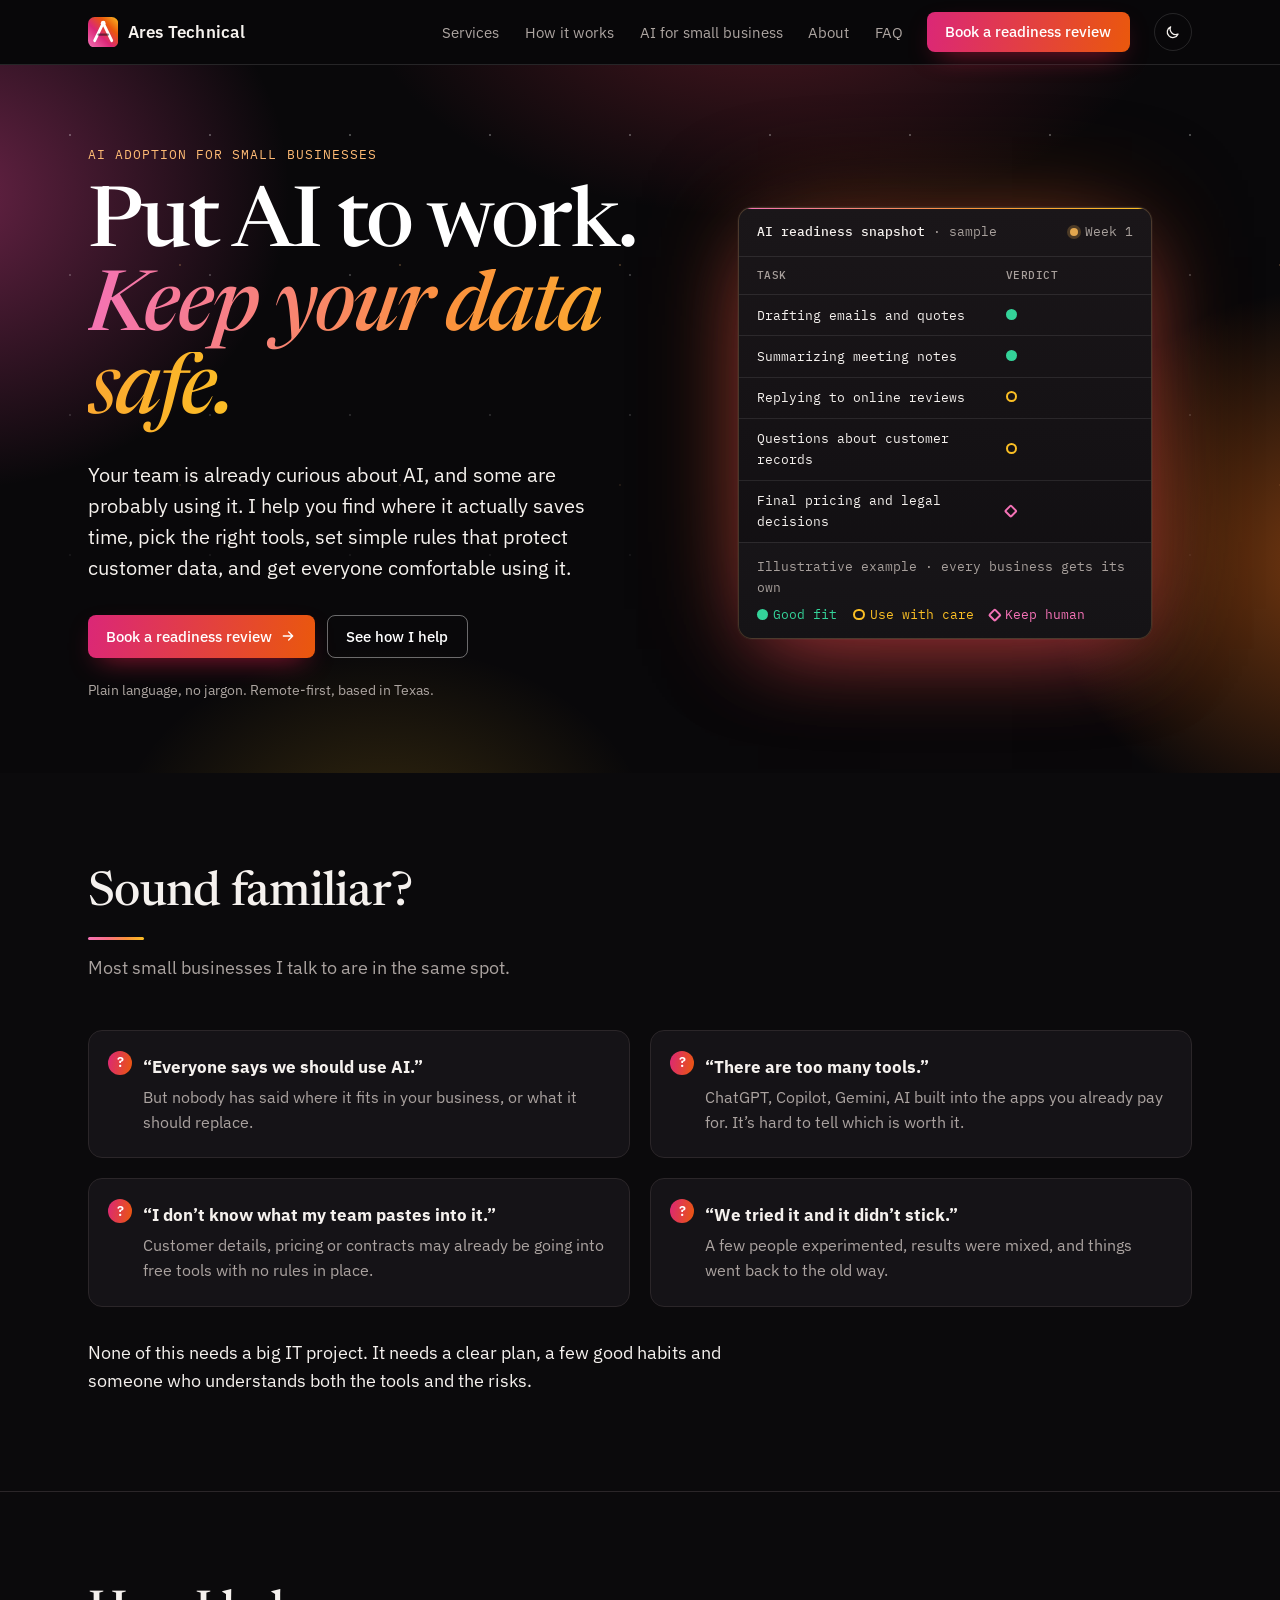
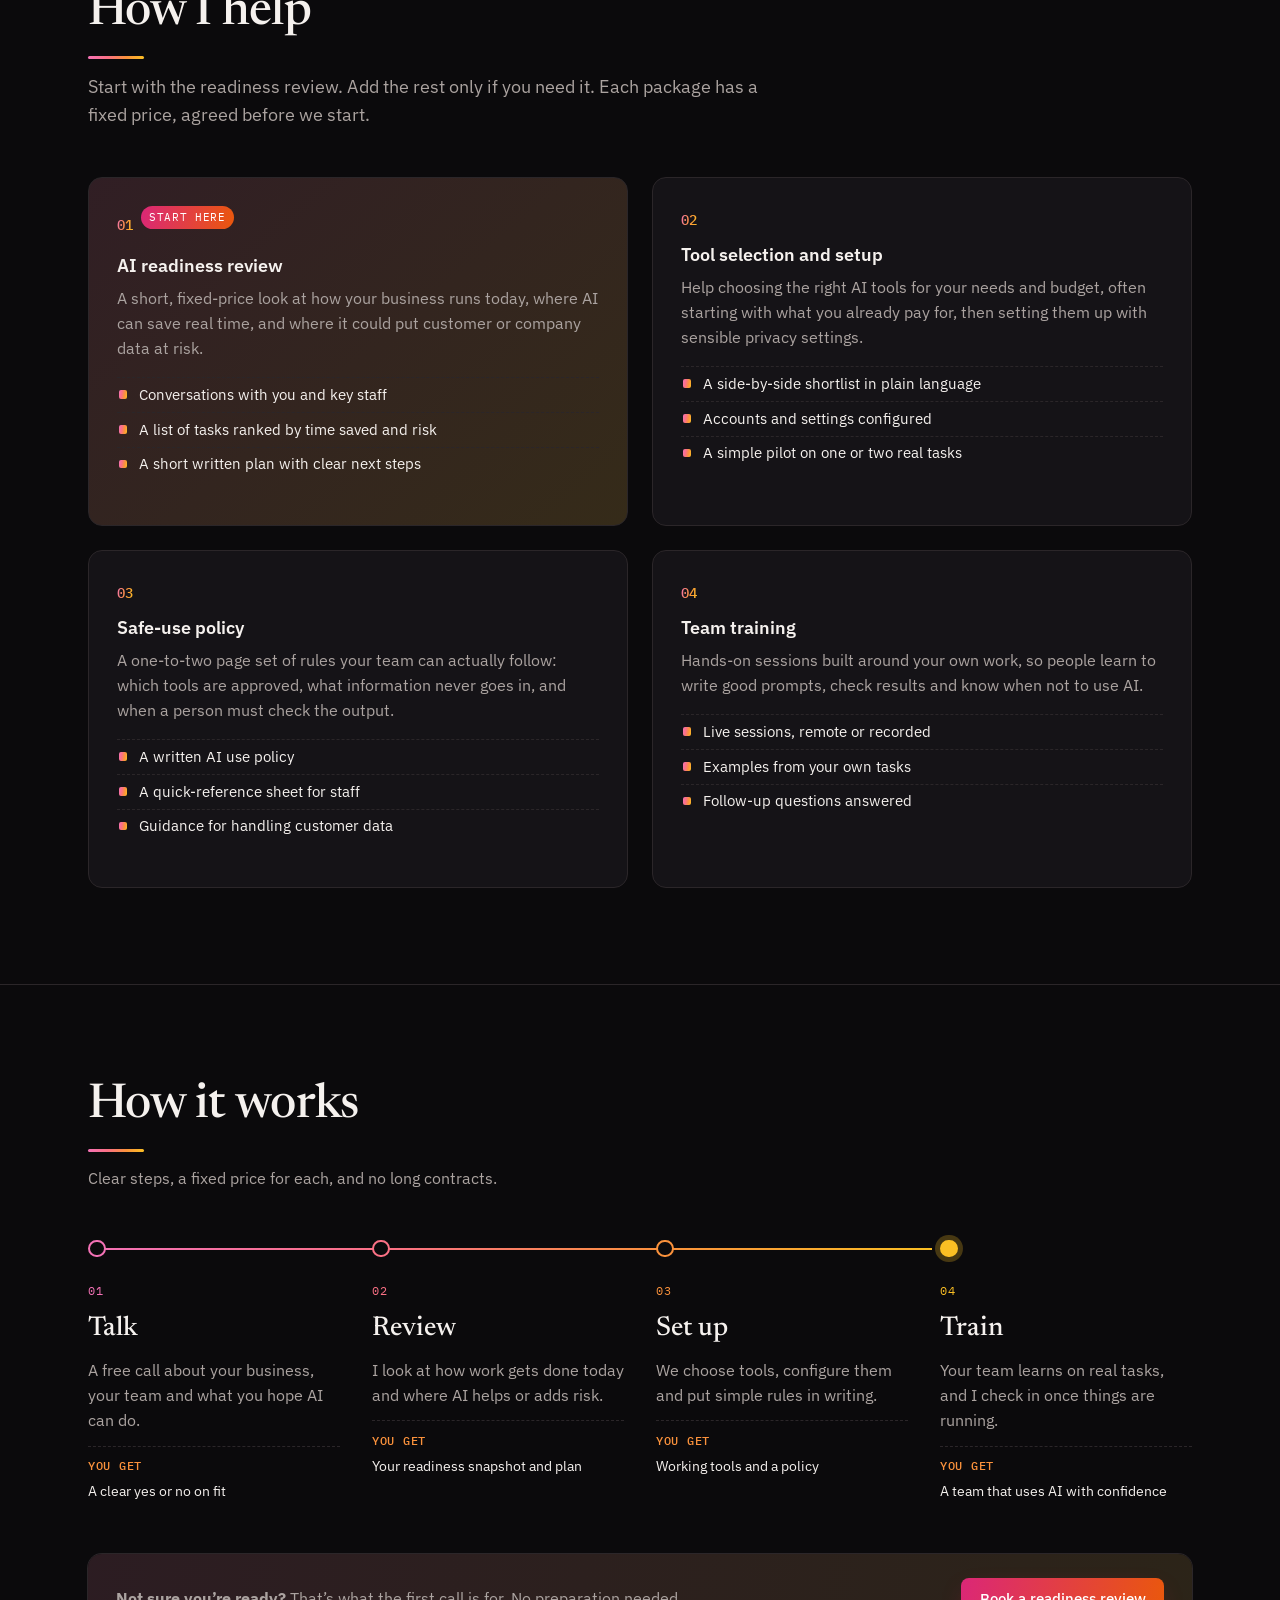
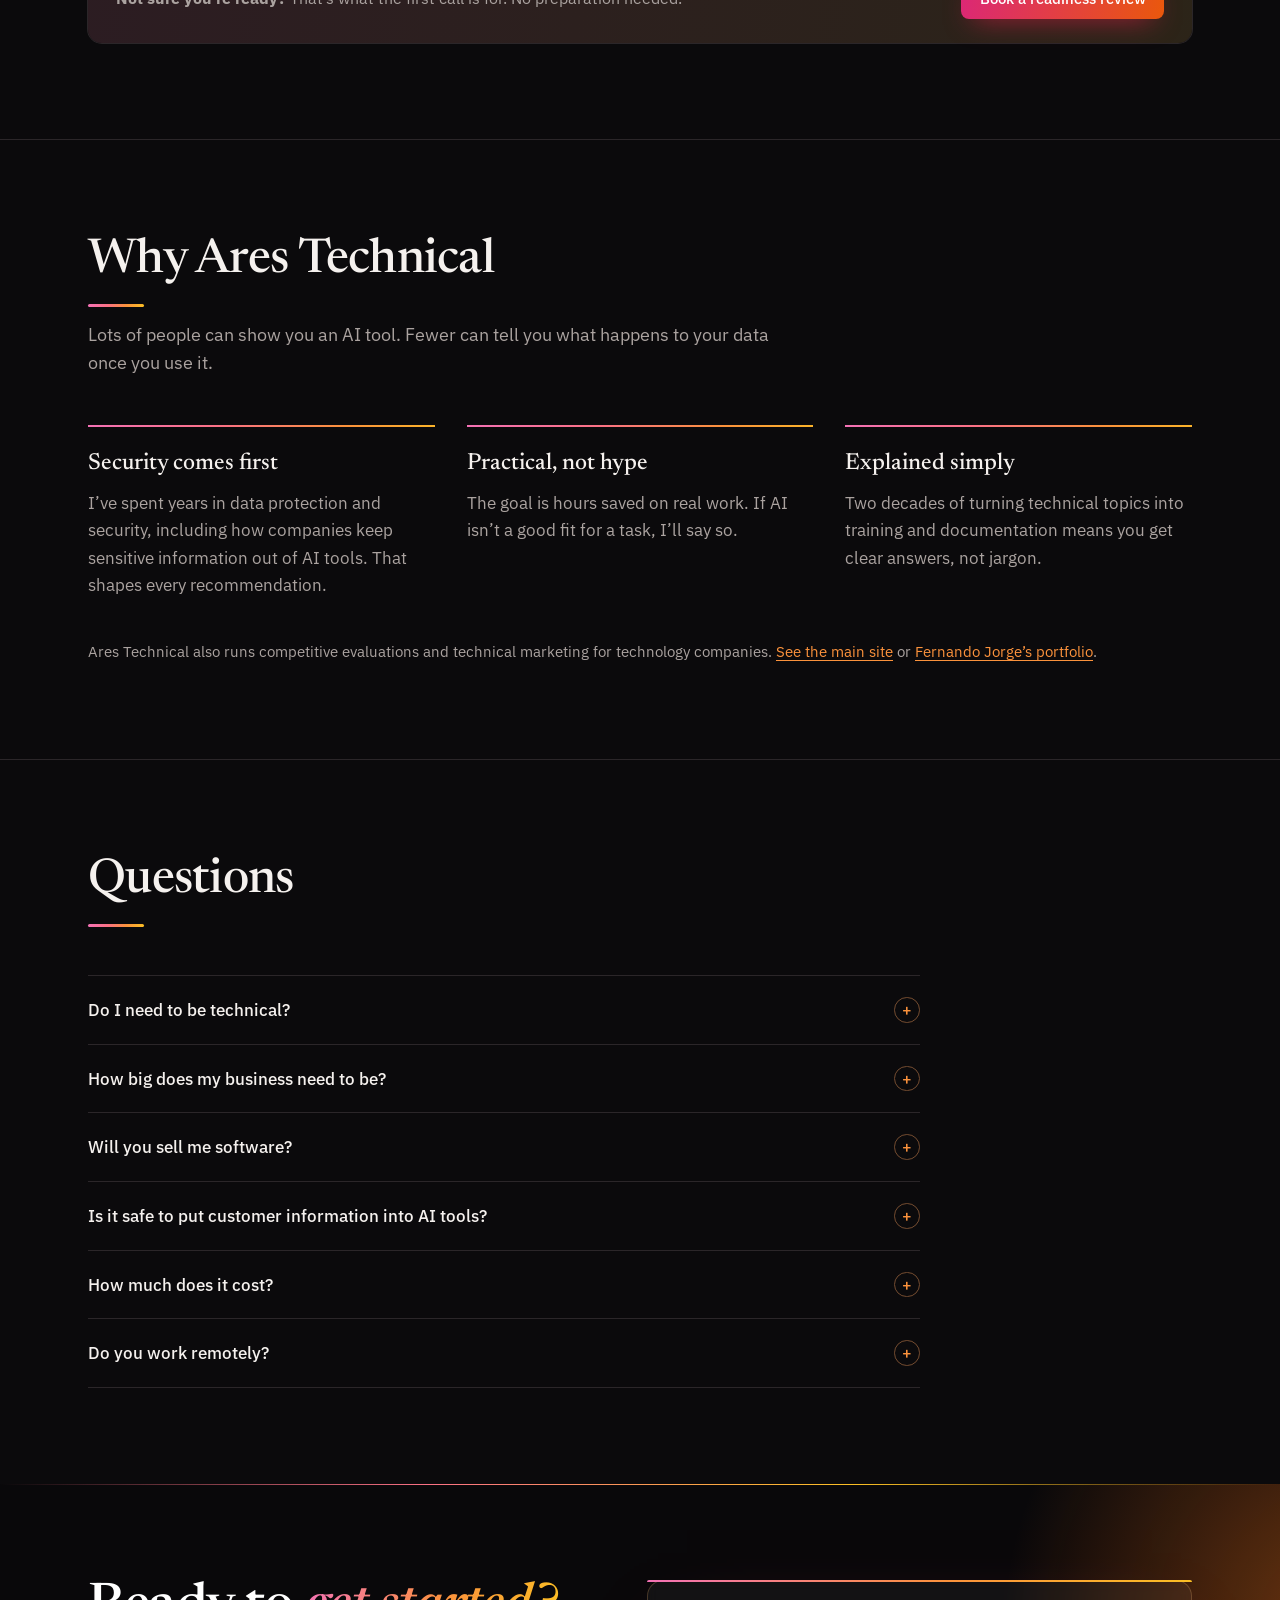
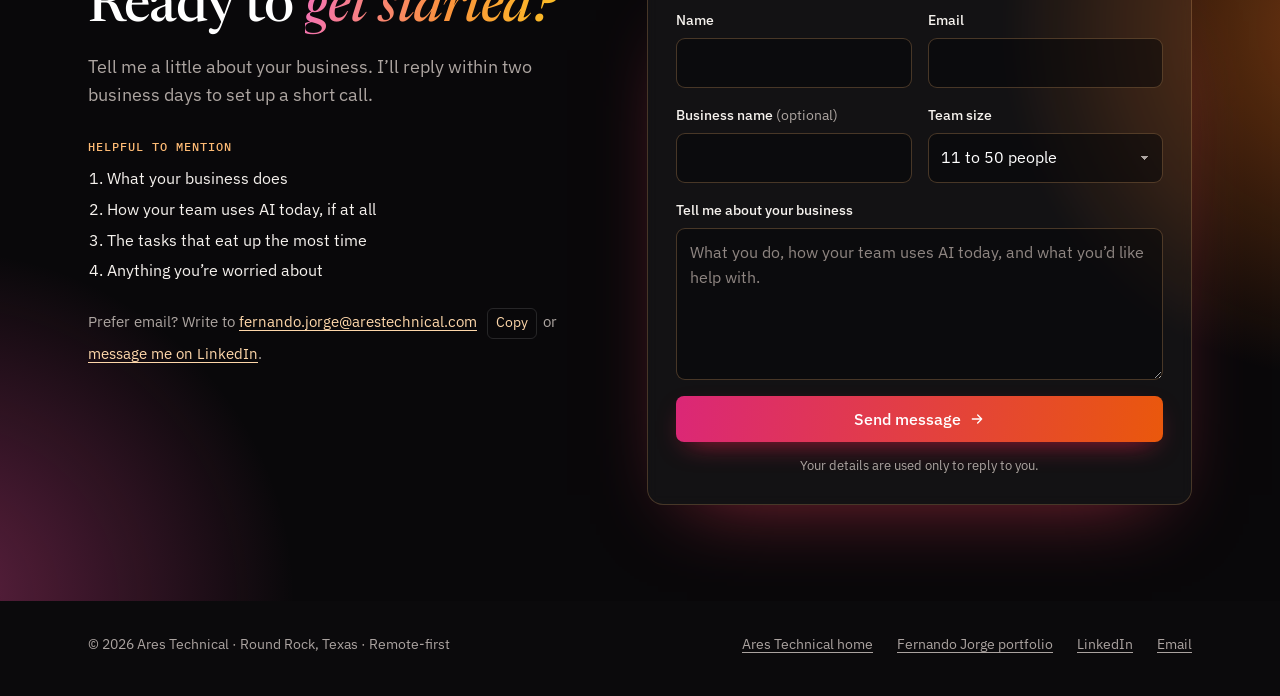
==== ai/index.html @ 0ea57bb4 "Preview: warm pink-to-amber palette on near-black Co-Authored-By: Claude Opus 5.5 <noreply@anthropic" ====
<!DOCTYPE html>
<html lang="en">
<head>
<script>document.documentElement.classList.add("js");var t=null;try{t=localStorage.getItem("fj-theme")}catch(e){}document.documentElement.setAttribute("data-theme",t||"dark")</script>
<meta charset="utf-8">
<meta name="viewport" content="width=device-width, initial-scale=1, viewport-fit=cover">
<title>AI for Small Business — Ares Technical</title>
<meta name="description" content="Practical, security-first help for small businesses adopting AI: a readiness review, tool selection and setup, a simple safe-use policy, and team training. Remote-first, based in Texas.">
<link rel="canonical" href="https://arestechnical.com/ai/">
<link rel="icon" href="/favicon.svg" type="image/svg+xml">
<meta property="og:type" content="website">
<meta property="og:site_name" content="Ares Technical">
<meta property="og:title" content="AI for small business — Ares Technical">
<meta property="og:description" content="Put AI to work. Keep your data safe. Plain-language AI adoption help for small businesses.">
<meta property="og:url" content="https://arestechnical.com/ai/">
<meta name="twitter:card" content="summary">
<meta name="theme-color" content="#09080A">
<link rel="preconnect" href="https://fonts.googleapis.com">
<link rel="preconnect" href="https://fonts.gstatic.com" crossorigin>
<link href="https://fonts.googleapis.com/css2?family=Newsreader:ital,opsz,wght@0,6..72,400;0,6..72,500;1,6..72,400&family=IBM+Plex+Sans:wght@400;500;600&family=IBM+Plex+Mono:wght@400;500&display=swap" rel="stylesheet">
<script type="application/ld+json">
{"@context":"https://schema.org","@type":"Service","name":"AI adoption for small businesses","serviceType":"AI adoption consulting","url":"https://arestechnical.com/ai/","areaServed":"US","provider":{"@type":"ProfessionalService","name":"Ares Technical","url":"https://arestechnical.com/","email":"fernando.jorge@arestechnical.com"}}
</script>
<style>
:root{
  --bg:#F6F7F5; --surface:#FFFFFF; --ink:#13233A; --muted:#556275; --rule:#D8DDE2;
  --accent:#0F6A69; --accent-ink:#FFFFFF; --accent-soft:#E2EFEE; --node:#B97A1F;
  --band:#13233A; --band-ink:#E6EBF1; --band-muted:#9AA7B8; --band-rule:#2A384B; --band-accent:#5DB8B3;
  --ok:#0F6A69; --part:#B97A1F; --gap:#B4434A;
  --serif:"Newsreader", Georgia, "Times New Roman", serif;
  --sans:"IBM Plex Sans", "Segoe UI", system-ui, -apple-system, sans-serif;
  --mono:"IBM Plex Mono", ui-monospace, "SF Mono", Menlo, monospace;
  color-scheme:light;
}
@media (prefers-color-scheme: dark){
  :root:not([data-theme="light"]){
    --bg:#0F1722; --surface:#152132; --ink:#E6EBF1; --muted:#9AA7B8; --rule:#2A384B;
    --accent:#5DB8B3; --accent-ink:#0F1722; --accent-soft:#1A3236; --node:#E2A64E;
    --band:#0A111A; --band-rule:#22303F;
    --ok:#5DB8B3; --part:#E2A64E; --gap:#E57B82; color-scheme:dark;
  }
}
:root[data-theme="dark"]{
  --bg:#0F1722; --surface:#152132; --ink:#E6EBF1; --muted:#9AA7B8; --rule:#2A384B;
  --accent:#5DB8B3; --accent-ink:#0F1722; --accent-soft:#1A3236; --node:#E2A64E;
  --band:#0A111A; --band-rule:#22303F;
  --ok:#5DB8B3; --part:#E2A64E; --gap:#E57B82; color-scheme:dark;
}
*,*::before,*::after{box-sizing:border-box}
html{scroll-behavior:smooth; scroll-padding-top:5rem}
@media (prefers-reduced-motion: reduce){html{scroll-behavior:auto}}
body{margin:0; background:var(--bg); color:var(--ink); font-family:var(--sans); font-size:1.0625rem; line-height:1.6; -webkit-font-smoothing:antialiased}
a{color:var(--accent); text-underline-offset:.18em; text-decoration-thickness:1px}
a:hover{text-decoration-thickness:2px}
:focus-visible{outline:2px solid var(--accent); outline-offset:3px; border-radius:3px}
.wrap{max-width:72rem; margin:0 auto; padding:0 1.5rem}
@media (max-width:480px){.wrap{padding:0 1rem}}
.skip{position:absolute; left:-999px; top:.5rem; background:var(--surface); padding:.5rem 1rem; z-index:20}
.skip:focus{left:1rem}

/* Header */
header.site{position:sticky; top:0; z-index:10; background:color-mix(in srgb, var(--bg) 92%, transparent); backdrop-filter:saturate(1.4) blur(8px); -webkit-backdrop-filter:saturate(1.4) blur(8px); border-bottom:1px solid var(--rule)}
header.site .wrap{display:flex; align-items:center; gap:1.5rem; min-height:4rem}
.brand{display:inline-flex; align-items:center; gap:.6rem; color:var(--ink); text-decoration:none; font-weight:600; letter-spacing:.01em; margin-right:auto}
.brand svg{width:1.9rem; height:1.9rem; flex:none}
.brand span{font-size:1.05rem}
nav.site ul{display:flex; gap:1.6rem; list-style:none; margin:0; padding:0; font-size:.95rem}
nav.site a{color:var(--muted); text-decoration:none}
nav.site a:hover{color:var(--ink)}
.btn{display:inline-flex; align-items:center; gap:.5rem; font:500 .95rem/1 var(--sans); padding:.8rem 1.15rem; border-radius:8px; text-decoration:none; border:1px solid transparent; cursor:pointer; transition:background-color .15s, border-color .15s, color .15s, transform .15s}
.btn-primary{background:var(--accent); color:var(--accent-ink)}
.btn-primary:hover{filter:brightness(1.08)}
.btn-ghost{border-color:var(--rule); color:var(--ink); background:transparent}
.btn-ghost:hover{border-color:var(--accent); color:var(--accent)}
.btn svg{width:1rem; height:1rem}
.icon-btn{display:inline-grid; place-items:center; width:2.4rem; height:2.4rem; border-radius:50%; border:1px solid var(--rule); background:transparent; color:var(--ink); cursor:pointer; flex:none}
.icon-btn:hover{border-color:var(--accent); color:var(--accent)}
.icon-btn svg{width:1.05rem; height:1.05rem}
.theme-btn .moon{display:none}
:root[data-theme="dark"] .theme-btn .sun{display:none}
:root[data-theme="dark"] .theme-btn .moon{display:block}
@media (prefers-color-scheme: dark){:root:not([data-theme="light"]) .theme-btn .sun{display:none} :root:not([data-theme="light"]) .theme-btn .moon{display:block}}
.menu-btn{display:none}
@media (max-width:880px){
  .menu-btn{display:inline-grid}
  .hdr-cta{display:none}
  nav.site{position:absolute; left:0; right:0; top:100%; background:var(--bg); border-bottom:1px solid var(--rule); display:none}
  nav.site.open{display:block}
  nav.site ul{flex-direction:column; gap:0; padding:.5rem 1.5rem 1rem}
  nav.site li a{display:block; padding:.75rem 0; font-size:1.05rem; color:var(--ink); border-bottom:1px solid var(--rule)}
  nav.site li:last-child a{border-bottom:0}
}

/* Hero */
.hero{padding:5rem 0 4.5rem}
.hero .wrap{display:grid; grid-template-columns:1.05fr .95fr; gap:4rem; align-items:center}
.eyebrow{font-family:var(--mono); font-size:.8rem; letter-spacing:.08em; text-transform:uppercase; color:var(--accent); margin:0 0 1.25rem}
.hero h1{font-family:var(--serif); font-weight:500; font-size:clamp(3rem,6.5vw,5.4rem); line-height:1; letter-spacing:-.025em; margin:0 0 1.5rem}
.hero h1 em{font-style:italic; color:var(--accent)}
.lede{font-size:clamp(1.1rem,1.6vw,1.25rem); line-height:1.55; max-width:34rem; margin:0 0 2rem}
.cta-row{display:flex; flex-wrap:wrap; gap:.75rem}
.hero-note{font-size:.9rem; color:var(--muted); margin:1.25rem 0 0}
@media (max-width:960px){ .hero .wrap{grid-template-columns:1fr; gap:3rem} .hero{padding:3.5rem 0} }

/* Signature: evaluation readout */
.readout{background:var(--surface); border:1px solid var(--rule); border-radius:14px; box-shadow:0 1px 0 var(--rule), 0 18px 40px -24px rgba(19,35,58,.35); overflow:hidden; font-family:var(--mono); font-size:.82rem}
.readout-head{display:flex; align-items:center; justify-content:space-between; gap:1rem; padding:.85rem 1.1rem; border-bottom:1px solid var(--rule); color:var(--muted)}
.readout-head b{color:var(--ink); font-weight:500}
.lamp{display:inline-flex; align-items:center; gap:.45rem}
.lamp::before{content:""; width:.5rem; height:.5rem; border-radius:50%; background:var(--node); box-shadow:0 0 0 3px color-mix(in srgb, var(--node) 25%, transparent)}
.readout table{width:100%; border-collapse:collapse; table-layout:fixed}
.readout col.cap{width:40%}
.readout th,.readout td{padding:.6rem .7rem; text-align:left; border-bottom:1px solid var(--rule); white-space:nowrap}
.readout th:first-child,.readout td:first-child{padding-left:1.1rem}
.readout thead th{font-weight:500; color:var(--muted); font-size:.7rem; text-transform:uppercase; letter-spacing:.05em}
.readout td:first-child{color:var(--ink); white-space:normal}
.readout tbody tr:last-child td{border-bottom:0}
.mark{display:inline-flex; align-items:center; gap:.4rem}
.mark b{position:absolute; width:1px; height:1px; overflow:hidden; clip:rect(0 0 0 0); white-space:nowrap}
.legend .mark{gap:.35rem}
.mark i{width:.7rem; height:.7rem; border-radius:50%; display:inline-block}
.m-ok i{background:var(--ok)} .m-part i{background:transparent; border:2px solid var(--part)} .m-gap i{background:transparent; border:2px solid var(--gap); border-radius:2px; transform:rotate(45deg); width:.6rem; height:.6rem}
.m-ok{color:var(--ok)} .m-part{color:var(--part)} .m-gap{color:var(--gap)}
.readout-foot .legend{display:inline-flex; flex-wrap:wrap; gap:.4rem 1rem}
.readout-foot{display:flex; flex-wrap:wrap; gap:.4rem 1.25rem; padding:.8rem 1.1rem; border-top:1px solid var(--rule); color:var(--muted); background:color-mix(in srgb, var(--surface) 70%, var(--bg))}
.readout .row-in{opacity:1}
html.js .readout tbody tr{opacity:0; transform:translateY(4px); transition:opacity .45s ease, transform .45s ease}
html.js .readout.run tbody tr{opacity:1; transform:none}
@media (prefers-reduced-motion: reduce){ html.js .readout tbody tr{opacity:1; transform:none; transition:none} }
@media (max-width:1180px){ .readout{font-size:.76rem} }
@media (max-width:520px){ .readout th,.readout td{padding:.55rem .45rem} .readout th:first-child,.readout td:first-child{padding-left:.8rem} .readout{font-size:.72rem} .readout col.cap{width:44%} .readout th .pre{display:none} }

/* Proof band */
.band{background:var(--band); color:var(--band-ink)}
.proof{padding:2.75rem 0}
.proof .wrap{display:grid; grid-template-columns:1.2fr 2fr; gap:3rem; align-items:center}
.proof-lede{margin:0; font-size:1rem; color:var(--band-muted)}
.proof-lede strong{display:block; color:var(--band-ink); font-weight:500; font-size:1.05rem; margin-bottom:.35rem}
.stats{display:grid; grid-template-columns:repeat(4,1fr); gap:1.5rem; list-style:none; margin:0; padding:0}
.stats strong{display:block; font-family:var(--serif); font-weight:500; font-size:clamp(2rem,3.4vw,2.6rem); line-height:1; color:var(--band-accent); letter-spacing:-.02em}
.stats span{display:block; font-size:.88rem; color:var(--band-muted); margin-top:.45rem; line-height:1.4}
@media (max-width:900px){ .proof .wrap{grid-template-columns:1fr; gap:2rem} .stats{grid-template-columns:repeat(2,1fr)} }

/* Sections */
section.block{padding:6rem 0}
section.block + section.block{border-top:1px solid var(--rule)}
.sec-head{max-width:44rem; margin:0 0 3rem}
.sec-head h2{font-family:var(--serif); font-weight:500; font-size:clamp(2.1rem,4vw,3rem); line-height:1.08; letter-spacing:-.015em; margin:0 0 .9rem}
.sec-head p{color:var(--muted); margin:0; font-size:1.1rem}
@media (max-width:640px){ section.block{padding:4rem 0} }

/* Services */
.lead-svc{display:grid; grid-template-columns:1.1fr 1fr; gap:3rem; background:var(--surface); border:1px solid var(--rule); border-radius:16px; padding:2.5rem; margin-bottom:1.5rem}
.tag{display:inline-block; font-family:var(--mono); font-size:.72rem; letter-spacing:.08em; text-transform:uppercase; color:var(--accent); background:var(--accent-soft); padding:.3rem .6rem; border-radius:999px; margin:0 0 1rem}
.lead-svc h3{font-family:var(--serif); font-weight:500; font-size:clamp(1.7rem,3vw,2.2rem); line-height:1.12; margin:0 0 .9rem}
.lead-svc p{margin:0 0 1.25rem}
.lead-svc .fine{font-size:.92rem; color:var(--muted); margin:0}
.deliv h4{font-size:.8rem; font-family:var(--mono); text-transform:uppercase; letter-spacing:.08em; color:var(--muted); font-weight:500; margin:0 0 .9rem}
.deliv ul{list-style:none; margin:0; padding:0}
.deliv li{position:relative; padding:.65rem 0 .65rem 1.9rem; border-top:1px solid var(--rule)}
.deliv li:last-child{border-bottom:1px solid var(--rule)}
.deliv li::before{content:""; position:absolute; left:.2rem; top:1.05rem; width:.8rem; height:.45rem; border-left:2px solid var(--accent); border-bottom:2px solid var(--accent); transform:rotate(-45deg)}
@media (max-width:860px){ .lead-svc{grid-template-columns:1fr; gap:2rem; padding:1.75rem} }
.svc-grid{display:grid; grid-template-columns:repeat(3,1fr); gap:1.5rem; list-style:none; margin:0; padding:0}
.svc{background:var(--surface); border:1px solid var(--rule); border-radius:14px; padding:1.75rem; transition:border-color .2s, transform .2s}
.svc:hover{border-color:var(--accent); transform:translateY(-2px)}
.svc .num{font-family:var(--mono); font-size:.78rem; color:var(--accent)}
.svc h3{font-size:1.15rem; font-weight:600; margin:.6rem 0 .5rem; line-height:1.3}
.svc p{margin:0 0 1rem; color:var(--muted); font-size:.98rem}
.svc .chips{display:flex; flex-wrap:wrap; gap:.4rem; list-style:none; margin:0; padding:0}
.svc .chips li{font-size:.8rem; padding:.25rem .6rem; border:1px solid var(--rule); border-radius:999px; color:var(--muted)}
@media (max-width:960px){ .svc-grid{grid-template-columns:repeat(2,1fr)} }
@media (max-width:620px){ .svc-grid{grid-template-columns:1fr} }
.bundle{margin-top:1.5rem; display:flex; gap:1rem; align-items:flex-start; padding:1.25rem 1.5rem; border-left:3px solid var(--node); background:color-mix(in srgb, var(--node) 7%, var(--bg)); border-radius:0 10px 10px 0}
.bundle p{margin:0}

/* Process */
.process ol{list-style:none; margin:0; padding:0; display:grid; grid-template-columns:repeat(4,1fr); gap:2rem; position:relative}
.process ol::before{content:""; position:absolute; left:.55rem; right:calc(25% - 1rem); top:.55rem; height:2px; background:linear-gradient(90deg,var(--accent),var(--accent) 70%,var(--node))}
.process li{position:relative; padding-top:2.25rem}
.process .dot{position:absolute; top:0; left:0; width:1.1rem; height:1.1rem; border-radius:50%; background:var(--bg); border:2px solid var(--accent)}
.process li:last-child .dot{background:var(--node); border-color:var(--node)}
.process .step{font-family:var(--mono); font-size:.78rem; color:var(--muted); letter-spacing:.06em}
.process h3{font-family:var(--serif); font-weight:500; font-size:1.7rem; margin:.25rem 0 .5rem}
.process p{margin:0 0 .75rem; color:var(--muted); font-size:.98rem}
.process .out{font-size:.9rem; color:var(--ink); border-top:1px dashed var(--rule); padding-top:.65rem}
.process .out b{font-family:var(--mono); font-weight:500; font-size:.74rem; text-transform:uppercase; letter-spacing:.06em; color:var(--accent); display:block; margin-bottom:.2rem}
@media (max-width:860px){
  .process ol{grid-template-columns:1fr; gap:2rem; padding-left:2.25rem}
  .process ol::before{left:.5rem; right:auto; top:.5rem; bottom:.5rem; width:2px; height:auto; background:linear-gradient(180deg,var(--accent),var(--accent) 75%,var(--node))}
  .process li{padding-top:0}
  .process .dot{left:-2.25rem; top:.2rem}
}
.terms{display:flex; flex-wrap:wrap; gap:.6rem 2rem; list-style:none; margin:3rem 0 0; padding:1.5rem 0 0; border-top:1px solid var(--rule); font-size:.95rem; color:var(--muted)}
.terms li::before{content:"\25C6"; color:var(--accent); font-size:.6rem; margin-right:.55rem; vertical-align:middle}

/* Clients: tabs */
.tabs{display:grid; grid-template-columns:16rem 1fr; gap:3rem; align-items:start}
.tablist{display:flex; flex-direction:column; gap:.35rem}
.tab{all:unset; box-sizing:border-box; cursor:pointer; padding:.85rem 1rem; border-radius:10px; border:1px solid transparent; color:var(--muted); font-weight:500; display:flex; justify-content:space-between; align-items:center}
.tab:hover{color:var(--ink); background:var(--surface)}
.tab[aria-selected="true"]{color:var(--ink); background:var(--surface); border-color:var(--rule)}
.tab[aria-selected="true"]::after{content:""; width:.5rem; height:.5rem; border-top:2px solid var(--accent); border-right:2px solid var(--accent); transform:rotate(45deg)}
.tab:focus-visible{outline:2px solid var(--accent); outline-offset:2px}
.panel{background:var(--surface); border:1px solid var(--rule); border-radius:16px; padding:2.25rem; min-height:19rem}
.panel h3{font-family:var(--serif); font-weight:500; font-size:1.9rem; line-height:1.15; margin:0 0 .75rem}
.panel .prob{color:var(--muted); margin:0 0 1.5rem; font-size:1.05rem}
.panel h4{font-family:var(--mono); font-weight:500; font-size:.76rem; text-transform:uppercase; letter-spacing:.08em; color:var(--accent); margin:0 0 .6rem}
.panel ul{margin:0 0 1.5rem; padding-left:1.15rem}
.panel li{margin:.35rem 0}
.panel .fit{margin:0; font-size:.95rem; padding-top:1rem; border-top:1px solid var(--rule)}
html.js .panel{animation:fade .35s ease}
@keyframes fade{from{opacity:0; transform:translateY(6px)} to{opacity:1; transform:none}}
@media (prefers-reduced-motion: reduce){ html.js .panel{animation:none} }
@media (max-width:860px){
  .tabs{grid-template-columns:1fr; gap:1.25rem}
  .tablist{flex-direction:row; overflow-x:auto; padding-bottom:.25rem; scrollbar-width:thin}
  .tab{white-space:nowrap; flex:none}
  .tab[aria-selected="true"]::after{display:none}
  .panel{padding:1.5rem}
}

/* Expertise */
.exp{display:grid; grid-template-columns:repeat(3,1fr); gap:2.5rem}
@media (max-width:1100px){ .exp{grid-template-columns:repeat(2,1fr)} }
.exp h3{font-family:var(--mono); font-weight:500; font-size:.78rem; text-transform:uppercase; letter-spacing:.08em; color:var(--muted); margin:0 0 1rem}
.exp ul{list-style:none; margin:0; padding:0; display:flex; flex-wrap:wrap; gap:.5rem}
.exp li{font-size:.92rem; padding:.4rem .8rem; border:1px solid var(--rule); border-radius:999px; background:var(--surface)}
@media (max-width:860px){ .exp{grid-template-columns:1fr; gap:2rem} }

/* Work */
.work-grid{display:grid; grid-template-columns:repeat(2,1fr); gap:1.5rem; list-style:none; margin:0; padding:0}
.work{display:flex; flex-direction:column; background:var(--surface); border:1px solid var(--rule); border-radius:14px; padding:1.75rem; text-decoration:none; color:var(--ink); transition:border-color .2s, transform .2s}
.work:hover{border-color:var(--accent); transform:translateY(-2px)}
.work .meta{font-family:var(--mono); font-size:.76rem; color:var(--muted); text-transform:uppercase; letter-spacing:.06em}
.work h3{font-family:var(--serif); font-weight:500; font-size:1.45rem; line-height:1.2; margin:.6rem 0 .5rem}
.work p{margin:0 0 1rem; color:var(--muted); font-size:.98rem}
.work .go{margin-top:auto; color:var(--accent); font-weight:500; font-size:.95rem}
.work-more{margin:2rem 0 0}
@media (max-width:760px){ .work-grid{grid-template-columns:1fr} }

/* About */
.about{display:grid; grid-template-columns:1fr 1.4fr; gap:4rem; align-items:start}
.about .sec-head{margin:0}
.about-body p{margin:0 0 1.1rem; font-size:1.08rem}
.about-body .roles{list-style:none; margin:1.5rem 0; padding:0}
.about-body .roles li{display:grid; grid-template-columns:9rem 1fr; gap:1rem; padding:.7rem 0; border-top:1px solid var(--rule); font-size:.95rem}
.about-body .roles li:last-child{border-bottom:1px solid var(--rule)}
.about-body .roles span{font-family:var(--mono); color:var(--muted); font-size:.82rem}
.creds{display:flex; flex-wrap:wrap; gap:.5rem; list-style:none; margin:0 0 1.5rem; padding:0}
.creds li{font-size:.85rem; padding:.3rem .7rem; border-radius:6px; background:var(--accent-soft); color:var(--ink)}
@media (max-width:860px){ .about{grid-template-columns:1fr; gap:2rem} .about-body .roles li{grid-template-columns:1fr; gap:.1rem} }

/* FAQ */
.faq{max-width:52rem}
.faq details{border-top:1px solid var(--rule)}
.faq details:last-child{border-bottom:1px solid var(--rule)}
.faq summary{list-style:none; cursor:pointer; display:flex; justify-content:space-between; gap:1rem; align-items:center; padding:1.25rem 0; font-weight:500; font-size:1.08rem}
.faq summary::-webkit-details-marker{display:none}
.faq summary::after{content:"+"; flex:none; width:1.6rem; height:1.6rem; display:grid; place-items:center; border:1px solid var(--rule); border-radius:50%; color:var(--accent); font-size:1rem}
.faq details[open] summary::after{content:"\2212"}
.faq details p{margin:0 0 1.25rem; color:var(--muted); max-width:46rem}

/* Contact */
.contact{padding:6rem 0}
.contact .wrap{display:grid; grid-template-columns:1.2fr 1fr; gap:4rem; align-items:start}
.contact h2{font-family:var(--serif); font-weight:500; font-size:clamp(2.3rem,4.5vw,3.4rem); line-height:1.05; letter-spacing:-.015em; margin:0 0 1rem; color:var(--band-ink)}
.contact h2 em{color:var(--band-accent)}
.contact p{color:var(--band-muted); margin:0 0 1.75rem; font-size:1.1rem; max-width:32rem}
.contact .btn-primary{background:var(--band-accent); color:#0A111A}
.contact .btn-ghost{color:var(--band-ink); border-color:var(--band-rule)}
.contact .btn-ghost:hover{border-color:var(--band-accent); color:var(--band-accent)}
.brief{border:1px solid var(--band-rule); border-radius:14px; padding:1.75rem}
.brief h3{font-family:var(--mono); font-weight:500; font-size:.78rem; text-transform:uppercase; letter-spacing:.08em; color:var(--band-accent); margin:0 0 1rem}
.brief ol{margin:0; padding-left:1.2rem; color:var(--band-ink)}
.brief li{margin:.55rem 0}
.brief .mail{display:block; margin-top:1.25rem; padding-top:1rem; border-top:1px solid var(--band-rule); color:var(--band-muted); font-size:.95rem}
.brief .mail a{color:var(--band-ink)}
@media (max-width:860px){ .contact .wrap{grid-template-columns:1fr; gap:2.5rem} .contact{padding:4rem 0} }

footer.site{padding:2rem 0 2.5rem; font-size:.88rem; color:var(--muted)}
footer.site .wrap{display:flex; flex-wrap:wrap; gap:1rem 2rem; justify-content:space-between}
footer.site ul{display:flex; flex-wrap:wrap; gap:.5rem 1.5rem; list-style:none; margin:0; padding:0}
footer.site a{color:var(--muted)}
footer.site a:hover{color:var(--ink)}

html.js .rv{opacity:0; transform:translateY(14px); transition:opacity .7s ease, transform .7s ease}
html.js .rv.in{opacity:1; transform:none}
@media (prefers-reduced-motion: reduce){ html.js .rv{opacity:1; transform:none; transition:none} .svc, .work{transition:none} }

/* ===== Color layer: warm near-black + pink → rose → orange → amber ===== */
:root{
  /* light theme */
  --bg:#FBF8F5; --surface:#FFFFFF; --ink:#1A1418; --muted:#665A5E; --rule:#EDE3DC;
  --accent:#C2410C; --accent-soft:#FDECE4;
  --c1:#DB2777; --c2:#E11D48; --c3:#C2410C; --c4:#D97706;
  --grad:linear-gradient(100deg,var(--c1) 0%,var(--c2) 35%,var(--c3) 68%,var(--c4) 100%);
  --grad-text:linear-gradient(100deg,#E11D48 0%,#C2410C 100%);
  --btn:linear-gradient(100deg,#DB2777 0%,#EA580C 100%);
  --ondark-text:linear-gradient(100deg,#F472B6 0%,#FB923C 55%,#FBBF24 100%);
  --night:#09080A; --night-ink:#F6F2EE; --night-muted:#ADA5A1; --night-rule:rgba(255,255,255,.12);
}
:root[data-theme="dark"]{
  --bg:#0B0A0C; --surface:#151317; --ink:#F5F1EE; --muted:#ABA3A0; --rule:#2B2629;
  --accent:#FB923C; --accent-soft:#2A1A18;
  --c1:#F472B6; --c2:#FB7185; --c3:#FB923C; --c4:#FBBF24;
  --grad-text:var(--ondark-text);
}
@media (prefers-color-scheme: dark){ :root:not([data-theme="light"]){
  --bg:#0B0A0C; --surface:#151317; --ink:#F5F1EE; --muted:#ABA3A0; --rule:#2B2629;
  --accent:#FB923C; --accent-soft:#2A1A18;
  --c1:#F472B6; --c2:#FB7185; --c3:#FB923C; --c4:#FBBF24;
  --grad-text:var(--ondark-text);
}}

/* Header: always midnight */
header.site{background:color-mix(in srgb, var(--night) 86%, transparent); border-bottom-color:var(--night-rule)}
header.site .brand{color:var(--night-ink)}
header.site nav.site a{color:var(--night-muted)}
header.site nav.site a:hover{color:#fff}
header.site .icon-btn{color:var(--night-ink); border-color:var(--night-rule)}
header.site .icon-btn:hover{color:#fff; border-color:#fff}
@media (max-width:880px){ header.site nav.site{background:var(--night); border-bottom-color:var(--night-rule)} header.site nav.site li a{color:var(--night-ink); border-bottom-color:var(--night-rule)} }

/* Buttons */
.btn-primary{background:var(--btn); color:#fff; border:0; box-shadow:0 10px 28px -12px rgba(225, 29, 72,.85)}
.btn-primary:hover{filter:brightness(1.1); transform:translateY(-1px)}
.btn-ghost:hover{border-color:var(--c3); color:var(--accent)}

/* Hero: midnight with blue/violet edge glows */
.hero{position:relative; overflow:hidden; color:var(--night-ink); background:
  radial-gradient(38% 60% at -4% 18%, rgba(236, 72, 153,.42) 0%, transparent 70%),
  radial-gradient(32% 55% at 104% 70%, rgba(249, 115, 22,.45) 0%, transparent 70%),
  radial-gradient(45% 45% at 60% -10%, rgba(244, 63, 94,.28) 0%, transparent 70%),
  radial-gradient(30% 40% at 30% 110%, rgba(251, 191, 36,.18) 0%, transparent 70%),
  var(--night)}
.hero::before{content:""; position:absolute; inset:0; pointer-events:none; opacity:.55;
  background-image:radial-gradient(rgba(255,255,255,.55) 1px, transparent 1.4px), radial-gradient(rgba(253, 186, 116,.6) 1px, transparent 1.4px);
  background-size:140px 140px, 220px 220px; background-position:0 0, 70px 90px;
  -webkit-mask-image:linear-gradient(180deg,#000 0%,transparent 85%); mask-image:linear-gradient(180deg,#000 0%,transparent 85%)}
.hero .wrap{position:relative}
.hero .eyebrow{color:#FDBA74}
.hero h1{color:#fff}
.hero h1 em{background:var(--ondark-text); -webkit-background-clip:text; background-clip:text; color:transparent; padding-right:.06em}
.hero .lede{color:var(--night-ink)}
.hero .hero-note{color:var(--night-muted)}
.hero .btn-ghost{color:#fff; border-color:rgba(255,255,255,.4)}
.hero .btn-ghost:hover{border-color:#fff; color:#fff; background:rgba(255,255,255,.06)}

/* Readout: dark app panel with a glow */
.readout{position:relative; --ink:#F5F1EE; --muted:#A8A09C; --rule:rgba(255,255,255,.09); --surface:#141215; --bg:#0E0C0F;
  --ok:#34D399; --part:#FBBF24; --gap:#F472B6;
  background:linear-gradient(180deg,#1A1619,#100E11); color:var(--ink); border:1px solid rgba(253, 186, 116,.22);
  box-shadow:0 0 0 1px rgba(255,255,255,.03), 0 30px 80px -20px rgba(244, 63, 94,.55), 0 0 120px -30px rgba(249, 115, 22,.5)}
.readout::before{content:""; position:absolute; inset:-1px -1px auto -1px; height:2px; background:var(--ondark-text); border-radius:14px 14px 0 0}
.readout .readout-foot{background:rgba(255,255,255,.02)}

/* Proof band: midnight with gradient numbers */
.proof.band{position:relative; background:linear-gradient(180deg,#100E10,#09080A); color:var(--night-ink); border-top:1px solid rgba(253, 186, 116,.18); border-bottom:1px solid rgba(253, 186, 116,.12)}
.proof.band::before{content:""; position:absolute; inset:0 0 auto 0; height:1px; background:linear-gradient(90deg,transparent,#FB7185,#FBBF24,transparent)}
.proof .proof-lede{color:var(--night-muted)}
.proof .proof-lede strong{color:#fff}
.proof .stats strong{background:var(--ondark-text); -webkit-background-clip:text; background-clip:text; color:transparent}
.proof .stats span{color:var(--night-muted)}

/* Section headings */
.sec-head h2::after{content:""; display:block; width:3.5rem; height:3px; border-radius:2px; background:var(--grad); margin-top:1rem}
.g-text{background:var(--grad-text); -webkit-background-clip:text; background-clip:text; color:transparent}

/* Services */
.tag{background:var(--accent-soft); color:var(--accent)}
.lead-svc{position:relative; border:0; overflow:hidden; box-shadow:0 0 0 1px var(--rule), 0 24px 60px -36px rgba(225, 29, 72,.5)}
.lead-svc::before{content:""; position:absolute; inset:0 auto 0 0; width:4px; background:linear-gradient(180deg,var(--c1),var(--c2),var(--c3),var(--c4))}
.deliv li::before{border-color:var(--c3)}
.svc{position:relative; overflow:hidden}
.svc::before{content:""; position:absolute; inset:0 0 auto 0; height:2px; background:var(--grad); transform:scaleX(0); transform-origin:left; transition:transform .35s ease}
.svc:hover{border-color:transparent; box-shadow:0 0 0 1px color-mix(in srgb,var(--c3) 45%, transparent), 0 20px 50px -28px rgba(244, 63, 94,.6)}
.svc:hover::before{transform:scaleX(1)}
.svc .num{background:var(--grad-text); -webkit-background-clip:text; background-clip:text; color:transparent; font-weight:500; font-size:.9rem}
.bundle{border-left:0; position:relative; border-radius:12px; background:linear-gradient(100deg, color-mix(in srgb,var(--c2) 10%, var(--bg)), color-mix(in srgb,var(--c4) 10%, var(--bg)))}
.bundle::before{content:""; position:absolute; inset:0 auto 0 0; width:4px; border-radius:12px 0 0 12px; background:var(--btn)}

/* Process */
.process ol::before{background:var(--grad); height:2px}
@media (max-width:860px){ .process ol::before{background:linear-gradient(180deg,var(--c1),var(--c2),var(--c3),var(--c4)); width:2px; height:auto} }
.process li:nth-child(1) .dot{border-color:var(--c1)} .process li:nth-child(2) .dot{border-color:var(--c2)} .process li:nth-child(3) .dot{border-color:var(--c3)}
.process li:nth-child(4) .dot{background:var(--c4); border-color:var(--c4); box-shadow:0 0 0 5px color-mix(in srgb,var(--c4) 25%, transparent)}
.process li:nth-child(1) .step{color:var(--c1)} .process li:nth-child(2) .step{color:var(--c2)} .process li:nth-child(3) .step{color:var(--c3)} .process li:nth-child(4) .step{color:var(--c4)}
.process .out b{color:var(--accent)}
.terms li::before{color:var(--c3)}

/* Clients */
.tab[aria-selected="true"]{position:relative; border-color:transparent; box-shadow:0 0 0 1px var(--rule)}
.tab[aria-selected="true"]::before{content:""; position:absolute; left:0; top:.6rem; bottom:.6rem; width:3px; border-radius:2px; background:var(--btn)}
.tab[aria-selected="true"]::after{border-color:var(--c3)}
.panel{position:relative; overflow:hidden; border:0; box-shadow:0 0 0 1px var(--rule), 0 24px 60px -36px rgba(225, 29, 72,.45)}
.panel::before{content:""; position:absolute; inset:0 0 auto 0; height:3px; background:var(--grad)}
.panel h4{color:var(--accent)}
@media (max-width:860px){ .tab[aria-selected="true"]::before{left:.6rem; right:.6rem; top:auto; bottom:0; width:auto; height:3px} }

/* Expertise chips tinted per column */
.exp > div:nth-child(1) li{border-color:color-mix(in srgb,var(--c3) 38%, var(--rule)); background:color-mix(in srgb,var(--c3) 8%, var(--surface))}
.exp > div:nth-child(2) li{border-color:color-mix(in srgb,var(--c1) 40%, var(--rule)); background:color-mix(in srgb,var(--c1) 8%, var(--surface))}
.exp > div:nth-child(3) li{border-color:color-mix(in srgb,var(--c4) 38%, var(--rule)); background:color-mix(in srgb,var(--c4) 8%, var(--surface))}
.exp > div:nth-child(4) li{border-color:color-mix(in srgb,var(--c2) 40%, var(--rule)); background:color-mix(in srgb,var(--c2) 8%, var(--surface))}

/* Work cards */
.work{position:relative; overflow:hidden}
.work::before{content:""; position:absolute; inset:0 0 auto 0; height:2px; background:var(--grad); transform:scaleX(0); transform-origin:left; transition:transform .35s ease}
.work:hover{border-color:transparent; box-shadow:0 0 0 1px color-mix(in srgb,var(--c3) 45%, transparent), 0 20px 50px -28px rgba(244, 63, 94,.6)}
.work:hover::before{transform:scaleX(1)}
.work .go{color:var(--accent)}
.creds li{background:var(--accent-soft)}
.faq summary::after{color:var(--accent); border-color:color-mix(in srgb,var(--c3) 35%, var(--rule))}

/* Contact: midnight with glows */
.contact.band{position:relative; overflow:hidden; background:
  radial-gradient(40% 70% at -5% 100%, rgba(236, 72, 153,.38) 0%, transparent 70%),
  radial-gradient(38% 70% at 105% 20%, rgba(249, 115, 22,.42) 0%, transparent 70%),
  var(--night)}
.contact.band::before{content:""; position:absolute; inset:0 0 auto 0; height:1px; background:linear-gradient(90deg,transparent,#FB7185,#FBBF24,transparent)}
.contact h2{color:#fff}
.contact h2 em{background:var(--ondark-text); -webkit-background-clip:text; background-clip:text; color:transparent; padding-right:.06em}
.contact p{color:var(--night-muted)}
.contact .btn-primary{background:var(--btn); color:#fff}
.contact .btn-ghost{color:#fff; border-color:rgba(255,255,255,.35)}
.contact .btn-ghost:hover{border-color:#fff; color:#fff}
.brief{background:rgba(255,255,255,.04); border-color:rgba(253, 186, 116,.2); backdrop-filter:blur(6px)}
.brief h3{color:#FDBA74}
.brief ol{color:var(--night-ink)}
.brief .mail{border-top-color:var(--night-rule); color:var(--night-muted)}
.brief .mail a{color:#fff}

.mail-alt{margin:1.1rem 0 0; font-size:.95rem; color:var(--night-muted)}
.mail-alt a{color:#FED7AA}
.linkish{all:unset; cursor:pointer; color:#FED7AA; text-decoration:underline; text-underline-offset:.18em}
.linkish:hover{color:#fff}
.linkish:focus-visible{outline:2px solid #FB923C; outline-offset:2px; border-radius:2px}
.copy-mini{margin-left:.5rem; font-size:.85rem; padding:.1rem .5rem; border:1px solid var(--night-rule); border-radius:6px; text-decoration:none}
.toast{position:fixed; left:50%; bottom:calc(1.5rem + env(safe-area-inset-bottom,0px)); transform:translate(-50%,12px); background:#1C1418; color:#F6F2EE; border:1px solid rgba(253, 186, 116,.3); padding:.75rem 1.1rem; border-radius:10px; font-size:.95rem; box-shadow:0 14px 40px -12px rgba(0,0,0,.6); opacity:0; pointer-events:none; transition:opacity .2s, transform .2s; z-index:30; max-width:calc(100vw - 2rem)}
.toast.show{opacity:1; transform:translate(-50%,0)}

/* Contact form */
.contact .wrap{grid-template-columns:1fr 1.1fr}
.tips{margin:0 0 1.5rem}
.tips h3{font-family:var(--mono); font-weight:500; font-size:.76rem; text-transform:uppercase; letter-spacing:.08em; color:#FDBA74; margin:0 0 .6rem}
.tips ol{margin:0; padding-left:1.2rem; color:var(--night-ink); font-size:.98rem}
.tips li{margin:.35rem 0}
.contact .mail-alt{margin:0}
.form-card{position:relative; background:rgba(255,255,255,.045); border:1px solid rgba(253, 186, 116,.22); border-radius:16px; padding:1.75rem; backdrop-filter:blur(6px); box-shadow:0 30px 80px -40px rgba(244, 63, 94,.6)}
.form-card::before{content:""; position:absolute; inset:-1px -1px auto -1px; height:2px; border-radius:16px 16px 0 0; background:var(--ondark-text)}
.f-row{display:grid; grid-template-columns:1fr 1fr; gap:1rem}
.field{display:flex; flex-direction:column; margin:0 0 1rem}
.field label{font-size:.88rem; font-weight:500; color:var(--night-ink); margin:0 0 .4rem}
.field .opt{font-weight:400; color:var(--night-muted)}
.field input,.field select,.field textarea{font:inherit; font-size:1rem; color:#fff; background:rgba(9, 8, 10,.55); border:1px solid rgba(253, 186, 116,.25); border-radius:9px; padding:.7rem .8rem; width:100%; transition:border-color .15s, box-shadow .15s}
.field select{appearance:none; -webkit-appearance:none; padding-right:2.2rem; background-image:linear-gradient(45deg,transparent 50%,#ADA5A1 50%),linear-gradient(135deg,#ADA5A1 50%,transparent 50%); background-position:calc(100% - 1.1rem) 52%, calc(100% - .8rem) 52%; background-size:.3rem .3rem; background-repeat:no-repeat}
.field select option{background:#1C1418; color:#fff}
.field textarea{resize:vertical; min-height:7.5rem}
.field input::placeholder,.field textarea::placeholder{color:#8F8682}
.field input:focus,.field select:focus,.field textarea:focus{outline:none; border-color:#FB923C; box-shadow:0 0 0 3px rgba(251, 146, 60,.3)}
.field [aria-invalid="true"]{border-color:#F87171; box-shadow:0 0 0 3px rgba(248,113,113,.18)}
.f-err{font-size:.85rem; color:#FCA5A5; margin:.35rem 0 0; min-height:0}
.f-err:empty{display:none}
.f-form-err{margin:0 0 1rem}
.f-submit{width:100%; justify-content:center; padding:.95rem 1.15rem; font-size:1rem}
.f-submit[disabled]{opacity:.7; cursor:progress}
.f-note{margin:.8rem 0 0; font-size:.82rem; color:var(--night-muted); text-align:center}
.hp{position:absolute; left:-9999px; width:1px; height:1px; overflow:hidden}
.f-success{text-align:center; padding:2rem 1rem}
.f-success svg{width:3rem; height:3rem; color:#F472B6; margin:0 auto 1rem; display:block}
.f-success h3{font-family:var(--serif); font-weight:500; font-size:1.8rem; color:#fff; margin:0 0 .6rem}
.f-success p{color:var(--night-muted); margin:0 auto; max-width:24rem}
.f-success a{color:#FED7AA}
.f-success:focus{outline:none}
.contact .f-note{margin:.8rem 0 0; font-size:.82rem; max-width:none}
.contact .f-form-err{margin:0 0 1rem; font-size:.9rem; max-width:none; color:#FCA5A5}
.contact .f-success p{font-size:1rem; margin:0 auto; max-width:24rem}
.contact .mail-alt{font-size:.95rem; max-width:30rem; line-height:1.9}
.contact .copy-mini{margin:0 .15rem 0 .35rem}
@media (max-width:860px){ .contact .wrap{grid-template-columns:1fr} }
@media (max-width:560px){ .f-row{grid-template-columns:1fr; gap:0} .form-card{padding:1.25rem} }

/* Founder line */
.proof-lede p{margin:0}
.founder{display:inline-flex; align-items:center; gap:.75rem; text-decoration:none; color:#fff; margin:0 0 1rem}
.founder .mono{width:2.6rem; height:2.6rem; border-radius:50%; display:grid; place-items:center; font:600 .95rem/1 var(--sans); color:#fff; background:var(--btn); box-shadow:0 0 0 3px rgba(253, 186, 116,.25)}
.founder b{display:block; font-weight:600; font-size:1rem}
.founder span span, .founder > span:last-child{font-size:.88rem; color:var(--night-muted)}
.founder:hover b{text-decoration:underline; text-underline-offset:.2em}

/* Two paths */
.paths{padding:3.5rem 0}
.paths .wrap{display:grid; grid-template-columns:1fr 1fr; gap:1.5rem}
.path{position:relative; overflow:hidden; display:flex; flex-direction:column; text-decoration:none; color:var(--ink); background:var(--surface); border-radius:16px; padding:2rem; box-shadow:0 0 0 1px var(--rule); transition:box-shadow .2s, transform .2s}
.path::before{content:""; position:absolute; inset:0 0 auto 0; height:3px; background:var(--grad)}
.path:nth-child(2)::before{background:linear-gradient(100deg,var(--c3),var(--c4))}
.path:hover{transform:translateY(-2px); box-shadow:0 0 0 1px color-mix(in srgb,var(--c3) 50%, transparent), 0 24px 60px -32px rgba(244, 63, 94,.6)}
.path-tag{font-family:var(--mono); font-size:.74rem; letter-spacing:.08em; text-transform:uppercase; color:var(--accent); margin-bottom:.9rem}
.path h2{font-family:var(--serif); font-weight:500; font-size:clamp(1.6rem,2.6vw,2rem); line-height:1.12; margin:0 0 .75rem}
.path p{color:var(--muted); margin:0 0 1.5rem}
.path-go{margin-top:auto; display:inline-flex; align-items:center; gap:.45rem; font-weight:500; color:var(--accent)}
.path-go svg{width:1rem; height:1rem; transition:transform .2s}
.path:hover .path-go svg{transform:translateX(3px)}
@media (max-width:760px){ .paths .wrap{grid-template-columns:1fr} .path{padding:1.5rem} }
.paths + section.block{border-top:1px solid var(--rule)}

/* Bundle tile and mid CTA */
.bundle-tile{background:linear-gradient(140deg, color-mix(in srgb,var(--c2) 12%, var(--surface)), color-mix(in srgb,var(--c4) 14%, var(--surface)))}
.bundle-tile .num{font-size:1.2rem}
.tile-go{display:inline-block; margin-top:.25rem; font-weight:500; text-decoration:none}
.mid-cta{display:flex; align-items:center; justify-content:space-between; gap:1.5rem; margin-top:2.5rem; padding:1.5rem 1.75rem; border-radius:14px; background:linear-gradient(100deg, color-mix(in srgb,var(--c2) 10%, var(--surface)), color-mix(in srgb,var(--c4) 10%, var(--surface))); box-shadow:0 0 0 1px var(--rule)}
.mid-cta p{margin:0; max-width:40rem}
.mid-cta .btn{flex:none}
@media (max-width:760px){ .mid-cta{flex-direction:column; align-items:flex-start} }

/* Expertise inside About */
.about-exp{margin-top:3.5rem; padding-top:2.5rem; border-top:1px solid var(--rule)}
.exp-title{font-family:var(--serif); font-weight:500; font-size:1.6rem; margin:0 0 1.5rem}
.hero-note a{color:#FED7AA}

/* AI page */
nav.site a[aria-current="page"]{color:#fff}
.readout.snap col.cap{width:62%}
.readout.snap td:last-child, .readout.snap th:last-child{white-space:nowrap}
.pain{list-style:none; margin:0; padding:0; display:grid; grid-template-columns:repeat(2,1fr); gap:1.25rem}
.pain li{background:var(--surface); border:1px solid var(--rule); border-radius:14px; padding:1.4rem 1.5rem 1.4rem 3.4rem; position:relative}
.pain li::before{content:"?"; position:absolute; left:1.2rem; top:1.25rem; width:1.5rem; height:1.5rem; border-radius:50%; display:grid; place-items:center; font:600 .85rem/1 var(--sans); color:#fff; background:var(--btn)}
.pain b{display:block; margin-bottom:.25rem}
.pain p{margin:0; color:var(--muted); font-size:.98rem}
.pain-note{margin:2rem 0 0; font-size:1.1rem; max-width:44rem}
@media (max-width:760px){ .pain{grid-template-columns:1fr} }
.svc .tag{display:inline-block; margin-left:.5rem; font-family:var(--mono); font-size:.68rem; letter-spacing:.06em; text-transform:uppercase; padding:.15rem .5rem; border-radius:999px; color:#fff; background:var(--btn); vertical-align:middle}
.svc .gets{list-style:none; margin:0 0 1rem; padding:0; font-size:.94rem}
.svc .gets li{padding:.3rem 0 .3rem 1.4rem; position:relative; border-top:1px dashed var(--rule)}
.svc .gets li::before{content:""; position:absolute; left:.1rem; top:.75rem; width:.55rem; height:.55rem; border-radius:2px; background:var(--grad)}
.svc-grid.two{grid-template-columns:repeat(2,1fr)}
@media (max-width:620px){ .svc-grid.two{grid-template-columns:1fr} }
.svc.start{background:linear-gradient(140deg, color-mix(in srgb,var(--c2) 12%, var(--surface)), color-mix(in srgb,var(--c4) 14%, var(--surface)))}
.why{list-style:none; margin:0; padding:0; display:grid; grid-template-columns:repeat(3,1fr); gap:2rem}
.why h3{font-family:var(--serif); font-weight:500; font-size:1.45rem; margin:0 0 .5rem}
.why p{margin:0; color:var(--muted)}
.why li{border-top:2px solid; border-image:var(--grad) 1; padding-top:1.1rem}
@media (max-width:860px){ .why{grid-template-columns:1fr} }
.back-tech{margin:2.5rem 0 0; font-size:.95rem; color:var(--muted)}
</style>
</head>
<body>
<a class="skip" href="#main">Skip to content</a>

<header class="site">
  <div class="wrap">
    <a class="brand" href="/" aria-label="Ares Technical, home">
      <svg viewBox="0 0 64 64" aria-hidden="true"><defs><linearGradient id="lg" x1="0" y1="1" x2="1" y2="0"><stop offset="0" stop-color="#F472B6"/><stop offset=".4" stop-color="#DB2777"/><stop offset=".7" stop-color="#EA580C"/><stop offset="1" stop-color="#FBBF24"/></linearGradient></defs><rect width="64" height="64" rx="14" fill="url(#lg)"/><path d="M14 50 32 13l18 37" fill="none" stroke="#FFFFFF" stroke-width="6" stroke-linejoin="round" stroke-linecap="round"/><path d="M22.5 37h19" stroke="#1A0D12" stroke-opacity=".55" stroke-width="5" stroke-linecap="round"/><circle cx="32" cy="13" r="5" fill="#FFFFFF"/></svg>
      <span>Ares Technical</span>
    </a>
    <nav class="site" id="siteNav" aria-label="Main">
      <ul>
        <li><a href="/#services">Services</a></li>
        <li><a href="/#process">How it works</a></li>
        <li><a href="/ai/" aria-current="page">AI for small business</a></li>
        <li><a href="/fernando/">About</a></li>
        <li><a href="/#faq">FAQ</a></li>
      </ul>
    </nav>
    <a class="btn btn-primary hdr-cta" href="#contact">Book a readiness review</a>
    <button class="icon-btn theme-btn" type="button" id="themeBtn" aria-label="Switch color theme"><svg class="sun" viewBox="0 0 24 24" fill="none" stroke="currentColor" stroke-width="1.8" stroke-linecap="round"><circle cx="12" cy="12" r="4.2"/><path d="M12 2.5v2.2M12 19.3v2.2M4.6 4.6l1.6 1.6M17.8 17.8l1.6 1.6M2.5 12h2.2M19.3 12h2.2M4.6 19.4l1.6-1.6M17.8 6.2l1.6-1.6"/></svg><svg class="moon" viewBox="0 0 24 24" fill="none" stroke="currentColor" stroke-width="1.8" stroke-linejoin="round"><path d="M20 14.5A8 8 0 0 1 9.5 4a8 8 0 1 0 10.5 10.5z"/></svg></button>
    <button class="icon-btn menu-btn" type="button" id="menuBtn" aria-label="Open menu" aria-expanded="false" aria-controls="siteNav"><svg viewBox="0 0 24 24" fill="none" stroke="currentColor" stroke-width="2" stroke-linecap="round"><path d="M4 7h16M4 12h16M4 17h16"/></svg></button>
  </div>
</header>

<main id="main">
<span id="top"></span>
<section class="hero">
  <div class="wrap">
    <div>
      <p class="eyebrow">AI adoption for small businesses</p>
      <h1>Put AI to work. <em>Keep your data safe.</em></h1>
      <p class="lede">Your team is already curious about AI, and some are probably using it. I help you find where it actually saves time, pick the right tools, set simple rules that protect customer data, and get everyone comfortable using it.</p>
      <div class="cta-row">
        <a class="btn btn-primary" href="#contact">Book a readiness review <svg viewBox="0 0 24 24" fill="none" stroke="currentColor" stroke-width="2" stroke-linecap="round" stroke-linejoin="round"><path d="M5 12h14M13 6l6 6-6 6"/></svg></a>
        <a class="btn btn-ghost" href="#packages">See how I help</a>
      </div>
      <p class="hero-note">Plain language, no jargon. Remote-first, based in Texas.</p>
    </div>

    <figure class="readout snap" id="readout" aria-label="Illustration of an AI readiness snapshot for a small business">
      <div class="readout-head"><span><b>AI readiness snapshot</b> · sample</span><span class="lamp">Week 1</span></div>
      <table>
        <colgroup><col class="cap"><col></colgroup>
        <thead><tr><th scope="col">Task</th><th scope="col">Verdict</th></tr></thead>
        <tbody>
          <tr><td>Drafting emails and quotes</td><td><span class="mark m-ok"><i></i><b>Good fit</b></span></td></tr>
          <tr><td>Summarizing meeting notes</td><td><span class="mark m-ok"><i></i><b>Good fit</b></span></td></tr>
          <tr><td>Replying to online reviews</td><td><span class="mark m-part"><i></i><b>Use with care</b></span></td></tr>
          <tr><td>Questions about customer records</td><td><span class="mark m-part"><i></i><b>Use with care</b></span></td></tr>
          <tr><td>Final pricing and legal decisions</td><td><span class="mark m-gap"><i></i><b>Keep human</b></span></td></tr>
        </tbody>
      </table>
      <figcaption class="readout-foot"><span>Illustrative example · every business gets its own</span><span class="legend"><span class="mark m-ok"><i></i>Good fit</span> <span class="mark m-part"><i></i>Use with care</span> <span class="mark m-gap"><i></i>Keep human</span></span></figcaption>
    </figure>
  </div>
</section>

<section class="block" aria-labelledby="pain-h">
  <div class="wrap">
    <div class="sec-head">
      <h2 id="pain-h">Sound familiar?</h2>
      <p>Most small businesses I talk to are in the same spot.</p>
    </div>
    <ul class="pain">
      <li><b>“Everyone says we should use AI.”</b><p>But nobody has said where it fits in your business, or what it should replace.</p></li>
      <li><b>“There are too many tools.”</b><p>ChatGPT, Copilot, Gemini, AI built into the apps you already pay for. It’s hard to tell which is worth it.</p></li>
      <li><b>“I don’t know what my team pastes into it.”</b><p>Customer details, pricing or contracts may already be going into free tools with no rules in place.</p></li>
      <li><b>“We tried it and it didn’t stick.”</b><p>A few people experimented, results were mixed, and things went back to the old way.</p></li>
    </ul>
    <p class="pain-note">None of this needs a big IT project. It needs a clear plan, a few good habits and someone who understands both the tools and the risks.</p>
  </div>
</section>

<section class="block" id="packages" aria-labelledby="pkg-h">
  <div class="wrap">
    <div class="sec-head">
      <h2 id="pkg-h">How I help</h2>
      <p>Start with the readiness review. Add the rest only if you need it. Each package has a fixed price, agreed before we start.</p>
    </div>
    <ul class="svc-grid two">
      <li class="svc start">
        <span class="num">01</span><span class="tag">Start here</span>
        <h3>AI readiness review</h3>
        <p>A short, fixed-price look at how your business runs today, where AI can save real time, and where it could put customer or company data at risk.</p>
        <ul class="gets"><li>Conversations with you and key staff</li><li>A list of tasks ranked by time saved and risk</li><li>A short written plan with clear next steps</li></ul>
      </li>
      <li class="svc">
        <span class="num">02</span>
        <h3>Tool selection and setup</h3>
        <p>Help choosing the right AI tools for your needs and budget, often starting with what you already pay for, then setting them up with sensible privacy settings.</p>
        <ul class="gets"><li>A side-by-side shortlist in plain language</li><li>Accounts and settings configured</li><li>A simple pilot on one or two real tasks</li></ul>
      </li>
      <li class="svc">
        <span class="num">03</span>
        <h3>Safe-use policy</h3>
        <p>A one-to-two page set of rules your team can actually follow: which tools are approved, what information never goes in, and when a person must check the output.</p>
        <ul class="gets"><li>A written AI use policy</li><li>A quick-reference sheet for staff</li><li>Guidance for handling customer data</li></ul>
      </li>
      <li class="svc">
        <span class="num">04</span>
        <h3>Team training</h3>
        <p>Hands-on sessions built around your own work, so people learn to write good prompts, check results and know when not to use AI.</p>
        <ul class="gets"><li>Live sessions, remote or recorded</li><li>Examples from your own tasks</li><li>Follow-up questions answered</li></ul>
      </li>
    </ul>
  </div>
</section>

<section class="block process" id="process" aria-labelledby="proc-h">
  <div class="wrap">
    <div class="sec-head">
      <h2 id="proc-h">How it works</h2>
      <p>Clear steps, a fixed price for each, and no long contracts.</p>
    </div>
    <ol>
      <li><span class="dot"></span><span class="step">01</span><h3>Talk</h3><p>A free call about your business, your team and what you hope AI can do.</p><p class="out"><b>You get</b>A clear yes or no on fit</p></li>
      <li><span class="dot"></span><span class="step">02</span><h3>Review</h3><p>I look at how work gets done today and where AI helps or adds risk.</p><p class="out"><b>You get</b>Your readiness snapshot and plan</p></li>
      <li><span class="dot"></span><span class="step">03</span><h3>Set up</h3><p>We choose tools, configure them and put simple rules in writing.</p><p class="out"><b>You get</b>Working tools and a policy</p></li>
      <li><span class="dot"></span><span class="step">04</span><h3>Train</h3><p>Your team learns on real tasks, and I check in once things are running.</p><p class="out"><b>You get</b>A team that uses AI with confidence</p></li>
    </ol>
    <div class="mid-cta">
      <p><strong>Not sure you’re ready?</strong> That’s what the first call is for. No preparation needed.</p>
      <a class="btn btn-primary" href="#contact">Book a readiness review</a>
    </div>
  </div>
</section>

<section class="block" aria-labelledby="why-h">
  <div class="wrap">
    <div class="sec-head">
      <h2 id="why-h">Why Ares Technical</h2>
      <p>Lots of people can show you an AI tool. Fewer can tell you what happens to your data once you use it.</p>
    </div>
    <ul class="why">
      <li><h3>Security comes first</h3><p>I’ve spent years in data protection and security, including how companies keep sensitive information out of AI tools. That shapes every recommendation.</p></li>
      <li><h3>Practical, not hype</h3><p>The goal is hours saved on real work. If AI isn’t a good fit for a task, I’ll say so.</p></li>
      <li><h3>Explained simply</h3><p>Two decades of turning technical topics into training and documentation means you get clear answers, not jargon.</p></li>
    </ul>
    <p class="back-tech">Ares Technical also runs competitive evaluations and technical marketing for technology companies. <a href="/">See the main site</a> or <a href="/fernando/">Fernando Jorge’s portfolio</a>.</p>
  </div>
</section>

<section class="block" id="faq" aria-labelledby="faq-h">
  <div class="wrap">
    <div class="sec-head"><h2 id="faq-h">Questions</h2></div>
    <div class="faq">
      <details><summary>Do I need to be technical?</summary><p>No. Everything is explained in plain language, and the written plan and policy are meant to be read by anyone on your team.</p></details>
      <details><summary>How big does my business need to be?</summary><p>There’s no minimum. The packages work well for teams of roughly 2 to 100 people. If you’re larger, we can scope something that fits.</p></details>
      <details><summary>Will you sell me software?</summary><p>No. I don’t resell AI tools or take commissions, so recommendations are based on what fits your business. Often that means making better use of tools you already pay for.</p></details>
      <details><summary>Is it safe to put customer information into AI tools?</summary><p>Sometimes, with the right tool and settings, and sometimes not at all. Sorting that out is a core part of the readiness review and the safe-use policy.</p></details>
      <details><summary>How much does it cost?</summary><p>Each package has a fixed price, agreed before any work starts. The readiness review is the smallest commitment and tells you whether the rest is worth doing.</p></details>
      <details><summary>Do you work remotely?</summary><p>Yes. Everything can be done over video calls, so location doesn’t matter.</p></details>
    </div>
  </div>
</section>

<section class="band contact" id="contact" aria-labelledby="contact-h">
  <div class="wrap">
    <div class="contact-intro">
      <h2 id="contact-h">Ready to <em>get started?</em></h2>
      <p>Tell me a little about your business. I’ll reply within two business days to set up a short call.</p>
      <div class="tips">
        <h3>Helpful to mention</h3>
        <ol>
          <li>What your business does</li>
          <li>How your team uses AI today, if at all</li>
          <li>The tasks that eat up the most time</li>
          <li>Anything you’re worried about</li>
        </ol>
      </div>
      <p class="mail-alt">Prefer email? Write to <a href="mailto:fernando.jorge@arestechnical.com">fernando.jorge@arestechnical.com</a> <button type="button" class="linkish copy-mini" data-copy="fernando.jorge@arestechnical.com" aria-label="Copy email address">Copy</button> or <a href="https://www.linkedin.com/in/fernando-jorge" target="_blank" rel="noopener">message me on LinkedIn</a>.</p>
    </div>

    <div class="form-card">
      <form id="contactForm" action="https://formspree.io/f/xrpqlvkw" method="POST" novalidate>
        <input type="hidden" name="_subject" value="New AI readiness inquiry: Ares Technical">
        <input type="hidden" name="service" value="AI adoption for my small business">
        <div class="hp" aria-hidden="true"><label>Leave this empty <input type="text" name="_gotcha" tabindex="-1" autocomplete="off"></label></div>
        <div class="f-row">
          <div class="field">
            <label for="f-name">Name</label>
            <input id="f-name" name="name" type="text" autocomplete="name" required aria-describedby="e-name">
            <span class="f-err" id="e-name"></span>
          </div>
          <div class="field">
            <label for="f-email">Email</label>
            <input id="f-email" name="email" type="email" autocomplete="email" required aria-describedby="e-email">
            <span class="f-err" id="e-email"></span>
          </div>
        </div>
        <div class="f-row">
          <div class="field">
            <label for="f-company">Business name <span class="opt">(optional)</span></label>
            <input id="f-company" name="company" type="text" autocomplete="organization">
          </div>
          <div class="field">
            <label for="f-size">Team size</label>
            <select id="f-size" name="team_size">
              <option>Just me</option>
              <option>2 to 10 people</option>
              <option selected>11 to 50 people</option>
              <option>51 to 100 people</option>
              <option>More than 100</option>
            </select>
          </div>
        </div>
        <div class="field">
          <label for="f-message">Tell me about your business</label>
          <textarea id="f-message" name="message" rows="5" required aria-describedby="e-message" placeholder="What you do, how your team uses AI today, and what you’d like help with."></textarea>
          <span class="f-err" id="e-message"></span>
        </div>
        <p class="f-err f-form-err" id="e-form" role="alert"></p>
        <button class="btn btn-primary f-submit" type="submit">Send message <svg viewBox="0 0 24 24" fill="none" stroke="currentColor" stroke-width="2" stroke-linecap="round" stroke-linejoin="round"><path d="M5 12h14M13 6l6 6-6 6"/></svg></button>
        <p class="f-note">Your details are used only to reply to you.</p>
      </form>
      <div class="f-success" id="formSuccess" tabindex="-1" hidden>
        <svg viewBox="0 0 24 24" fill="none" stroke="currentColor" stroke-width="2" stroke-linecap="round" stroke-linejoin="round" aria-hidden="true"><circle cx="12" cy="12" r="10"/><path d="m8 12.5 2.5 2.5L16 9.5"/></svg>
        <h3>Thanks, your message is on its way.</h3>
        <p>I’ll reply within two business days. If it’s urgent, email <a href="mailto:fernando.jorge@arestechnical.com">fernando.jorge@arestechnical.com</a>.</p>
      </div>
    </div>
  </div>
</section>
</main>
<div class="toast" id="toast" role="status" aria-live="polite"></div>

<footer class="site">
  <div class="wrap">
    <span>© <span id="yr">2026</span> Ares Technical · Round Rock, Texas · Remote-first</span>
    <ul>
      <li><a href="/">Ares Technical home</a></li>
      <li><a href="/fernando/">Fernando Jorge portfolio</a></li>
      <li><a href="https://www.linkedin.com/in/fernando-jorge" target="_blank" rel="noopener">LinkedIn</a></li>
      <li><a href="mailto:fernando.jorge@arestechnical.com">Email</a></li>
    </ul>
  </div>
</footer>

<script>
(function(){
  var root=document.documentElement, reduce=matchMedia("(prefers-reduced-motion: reduce)").matches;
  document.getElementById("yr").textContent=new Date().getFullYear();

  // theme (shared with the portfolio)
  document.getElementById("themeBtn").addEventListener("click",function(){
    var cur=root.getAttribute("data-theme")||(matchMedia("(prefers-color-scheme: dark)").matches?"dark":"light");
    var next=cur==="dark"?"light":"dark"; root.setAttribute("data-theme",next);
    try{localStorage.setItem("fj-theme",next)}catch(e){}
  });

  // mobile menu
  var nav=document.getElementById("siteNav"), mb=document.getElementById("menuBtn");
  function setMenu(open){nav.classList.toggle("open",open); mb.setAttribute("aria-expanded",String(open)); mb.setAttribute("aria-label",open?"Close menu":"Open menu")}
  mb.addEventListener("click",function(){setMenu(!nav.classList.contains("open"))});
  nav.addEventListener("click",function(e){if(e.target.closest("a"))setMenu(false)});
  addEventListener("keydown",function(e){if(e.key==="Escape")setMenu(false)});



  // email fallbacks: copy address
  var toast=document.getElementById("toast"), tt;
  function say(msg){toast.textContent=msg; toast.classList.add("show"); clearTimeout(tt); tt=setTimeout(function(){toast.classList.remove("show")},3200)}
  function copy(text){
    if(navigator.clipboard&&window.isSecureContext){return navigator.clipboard.writeText(text)}
    return new Promise(function(res,rej){var ta=document.createElement("textarea"); ta.value=text; ta.setAttribute("readonly",""); ta.style.position="fixed"; ta.style.opacity="0"; document.body.appendChild(ta); ta.select(); try{document.execCommand("copy")?res():rej()}catch(e){rej(e)} document.body.removeChild(ta)});
  }
  [].forEach.call(document.querySelectorAll("[data-copy]"),function(b){b.addEventListener("click",function(){
    var a=b.getAttribute("data-copy");
    copy(a).then(function(){say("Copied "+a)},function(){say("Email: "+a)});
  })});


  var pre=new URLSearchParams(location.search).get("service"), sel=document.getElementById("f-service");
  if(pre&&sel){[].forEach.call(sel.options,function(o){if(o.value.toLowerCase().indexOf(pre.toLowerCase())>-1)sel.value=o.value})}
  // contact form → Formspree (AJAX, with normal POST as the no-JS fallback)
  var form=document.getElementById("contactForm");
  if(form && window.fetch){
    var ok=document.getElementById("formSuccess"), formErr=document.getElementById("e-form"), btn=form.querySelector(".f-submit"), btnHTML=btn.innerHTML;
    var msgs={name:"Please add your name.",email:"Please enter a valid email address.",message:"Please tell me a little about your business."};
    function setErr(name,msg){
      var el=form.elements[name], out=document.getElementById("e-"+name);
      if(el)el.setAttribute("aria-invalid",msg?"true":"false");
      if(out)out.textContent=msg||"";
    }
    function check(){
      var first=null;
      ["name","email","message"].forEach(function(n){
        var el=form.elements[n], bad=!el.value.trim()||(n==="email"&&!el.checkValidity());
        setErr(n,bad?msgs[n]:""); if(bad&&!first)first=el;
      });
      return first;
    }
    ["name","email","message"].forEach(function(n){form.elements[n].addEventListener("input",function(){if(this.getAttribute("aria-invalid")==="true")setErr(n,"")})});
    form.addEventListener("submit",function(e){
      e.preventDefault(); formErr.textContent="";
      var bad=check(); if(bad){bad.focus(); return}
      btn.disabled=true; btn.textContent="Sending…";
      fetch(form.action,{method:"POST",body:new FormData(form),headers:{"Accept":"application/json"}})
        .then(function(r){return r.json().catch(function(){return{}}).then(function(d){return{ok:r.ok,d:d}})})
        .then(function(res){
          if(res.ok){form.hidden=true; ok.hidden=false; ok.focus(); form.reset(); return}
          var errs=(res.d&&res.d.errors)||[], shown=false;
          errs.forEach(function(x){ if(x.field&&document.getElementById("e-"+x.field)){setErr(x.field,x.message);shown=true} });
          formErr.textContent=shown?"Please fix the highlighted fields.":((errs[0]&&errs[0].message)||"Something went wrong sending your message. Please try again, or email fernando.jorge@arestechnical.com.");
        })
        .catch(function(){formErr.textContent="Couldn’t reach the form service. Check your connection and try again, or email fernando.jorge@arestechnical.com."})
        .then(function(){btn.disabled=false; btn.innerHTML=btnHTML});
    });
  }

  // readout rows appear one by one
  var ro=document.getElementById("readout"), rows=ro.querySelectorAll("tbody tr");
  [].forEach.call(rows,function(r,i){r.style.transitionDelay=(reduce?0:180+i*140)+"ms"});
  requestAnimationFrame(function(){ro.classList.add("run")});

  // reveal on scroll
  if("IntersectionObserver" in window && !reduce){
    var io=new IntersectionObserver(function(es){es.forEach(function(e){if(e.isIntersecting){e.target.classList.add("in"); io.unobserve(e.target)}})},{rootMargin:"0px 0px -8% 0px"});
    [].forEach.call(document.querySelectorAll(".sec-head, .pain li, .svc, .process li, .why li, .faq details, .mid-cta"),function(el){
      if(el.getBoundingClientRect().top>innerHeight){el.classList.add("rv"); io.observe(el)}
    });
  }
})();
</script>
</body>
</html>
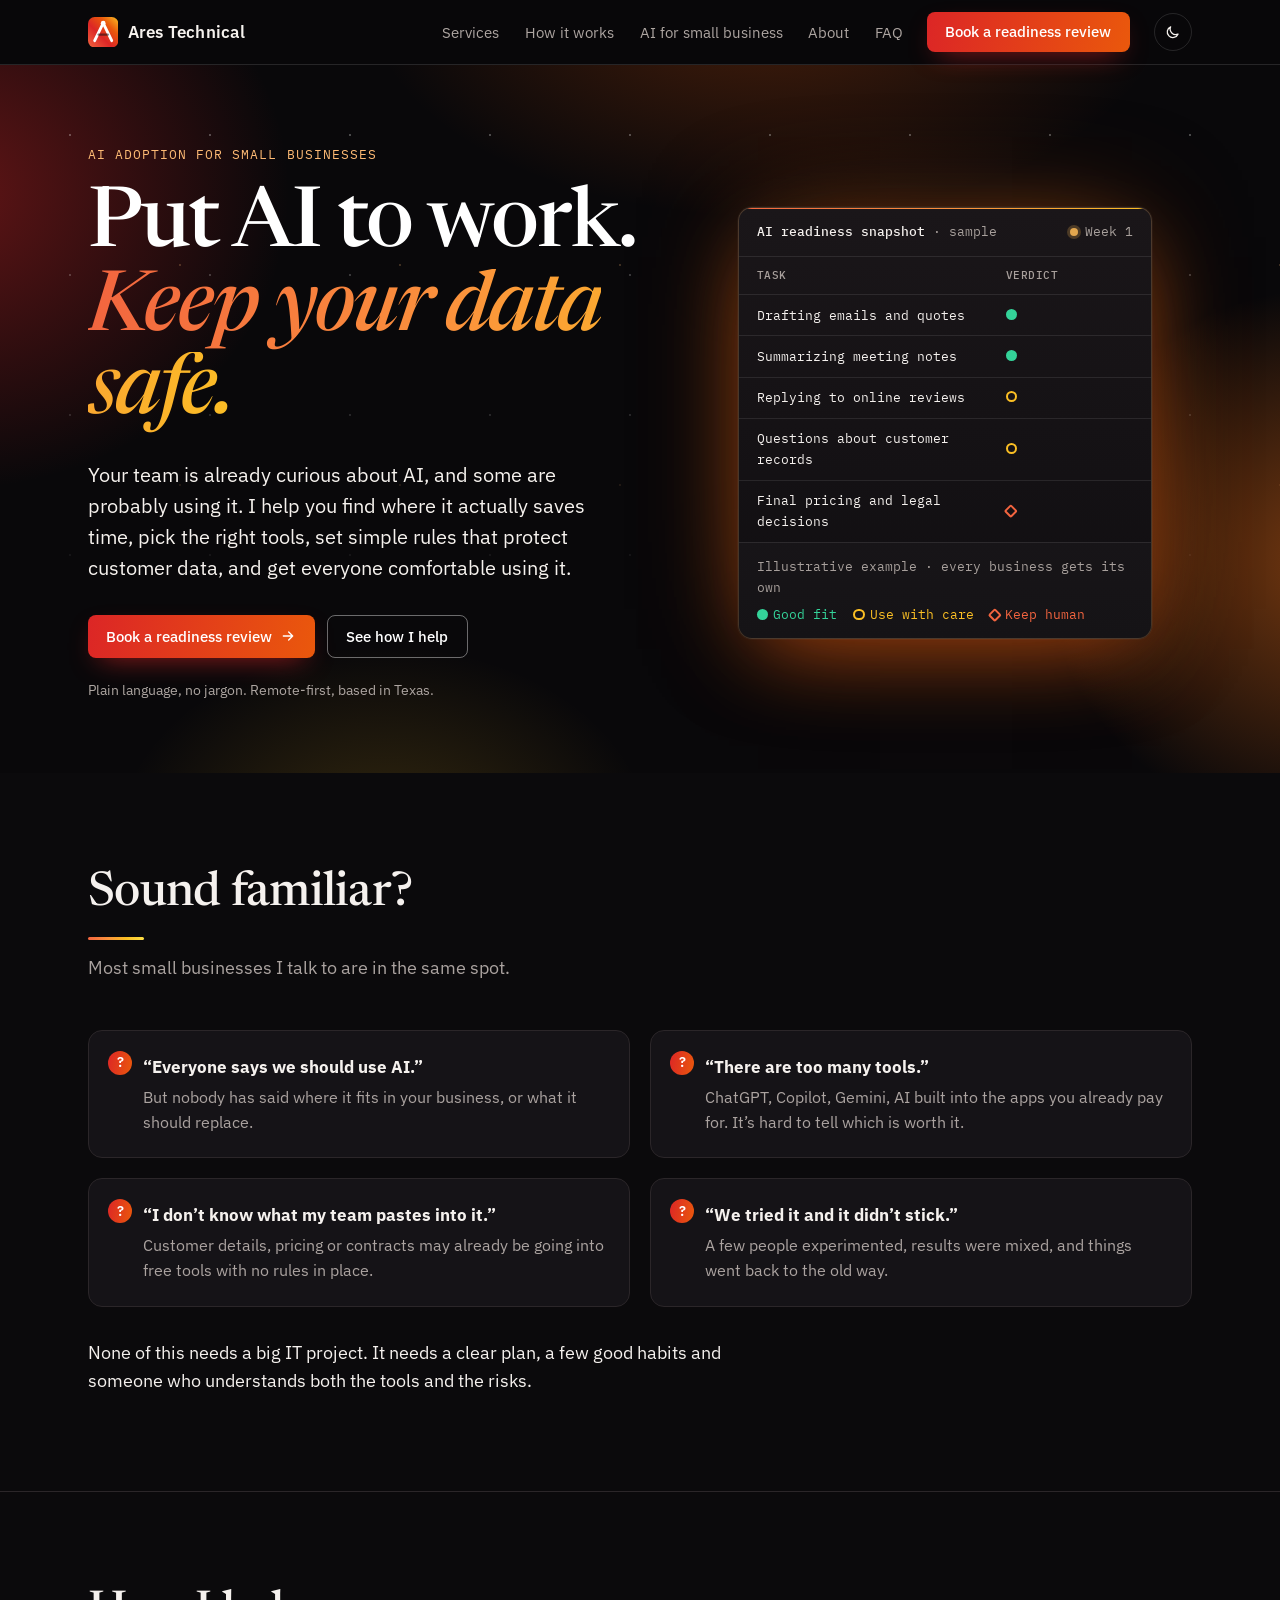
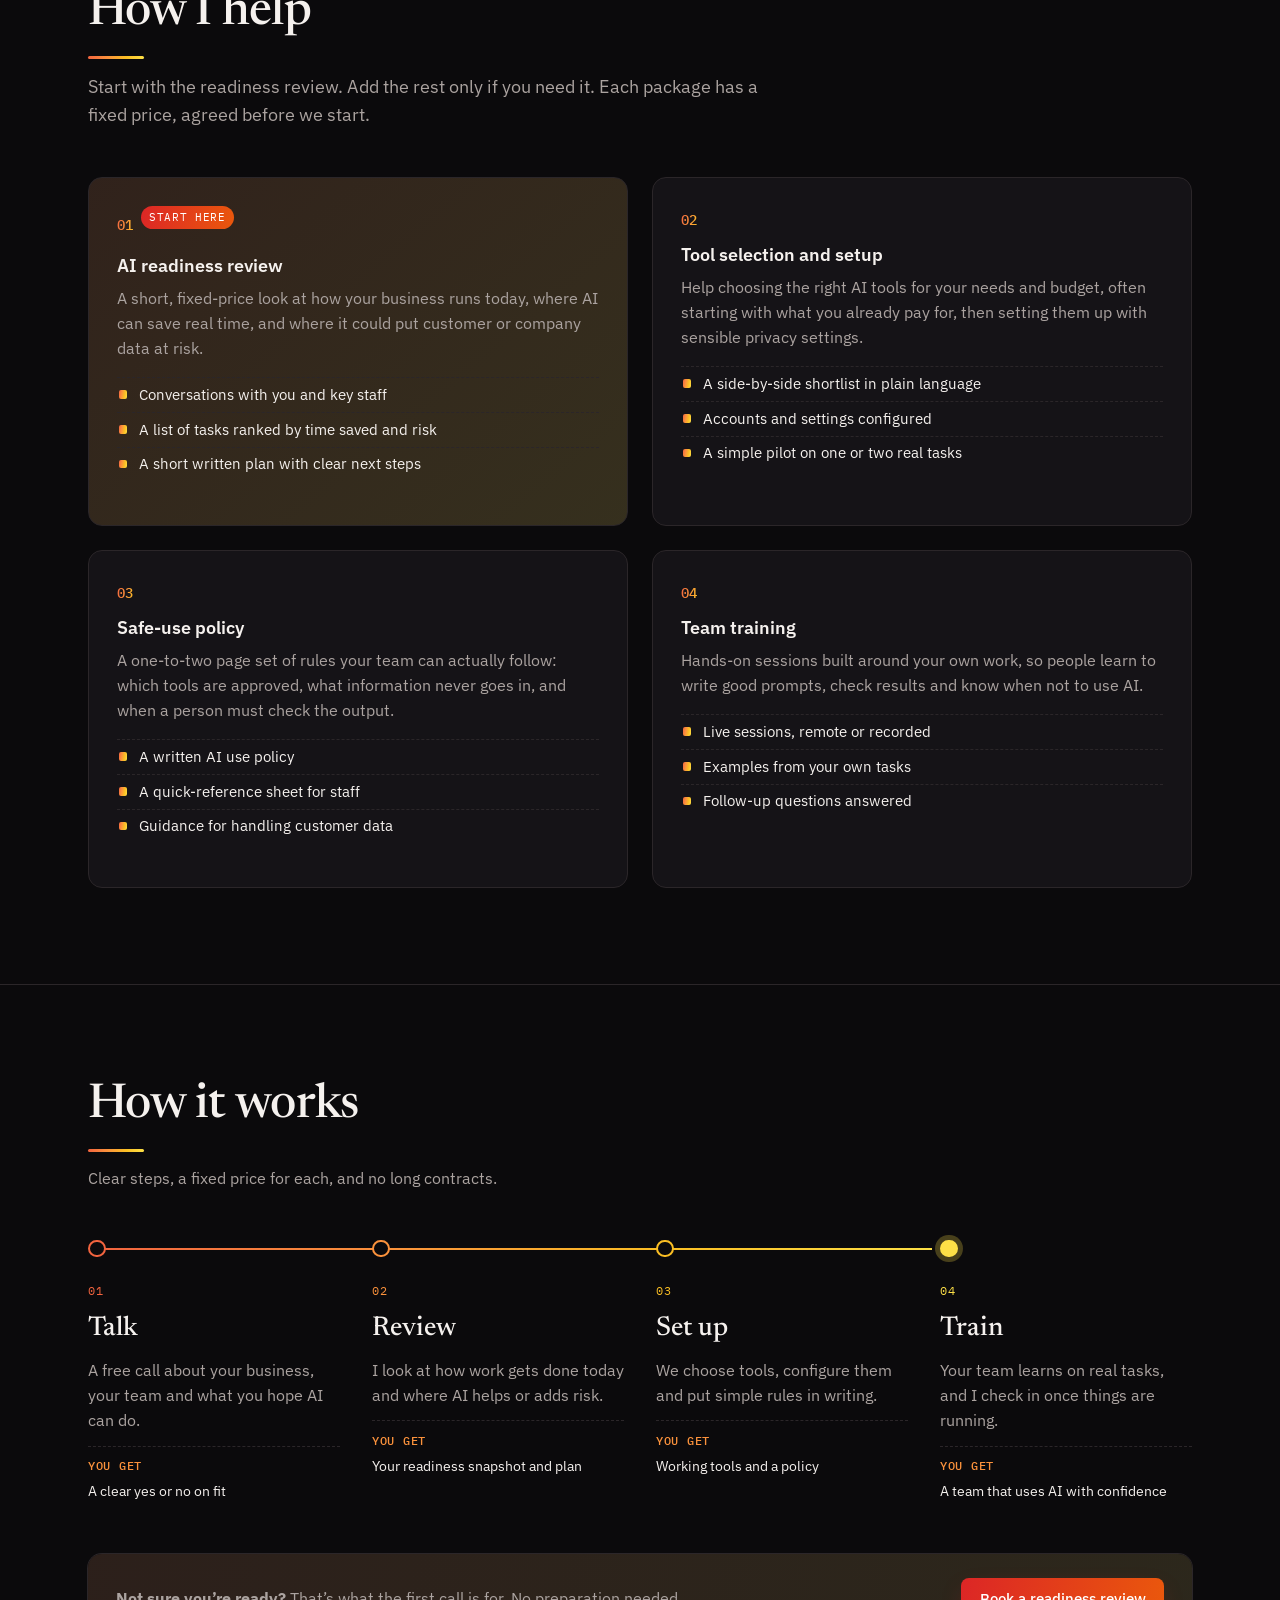
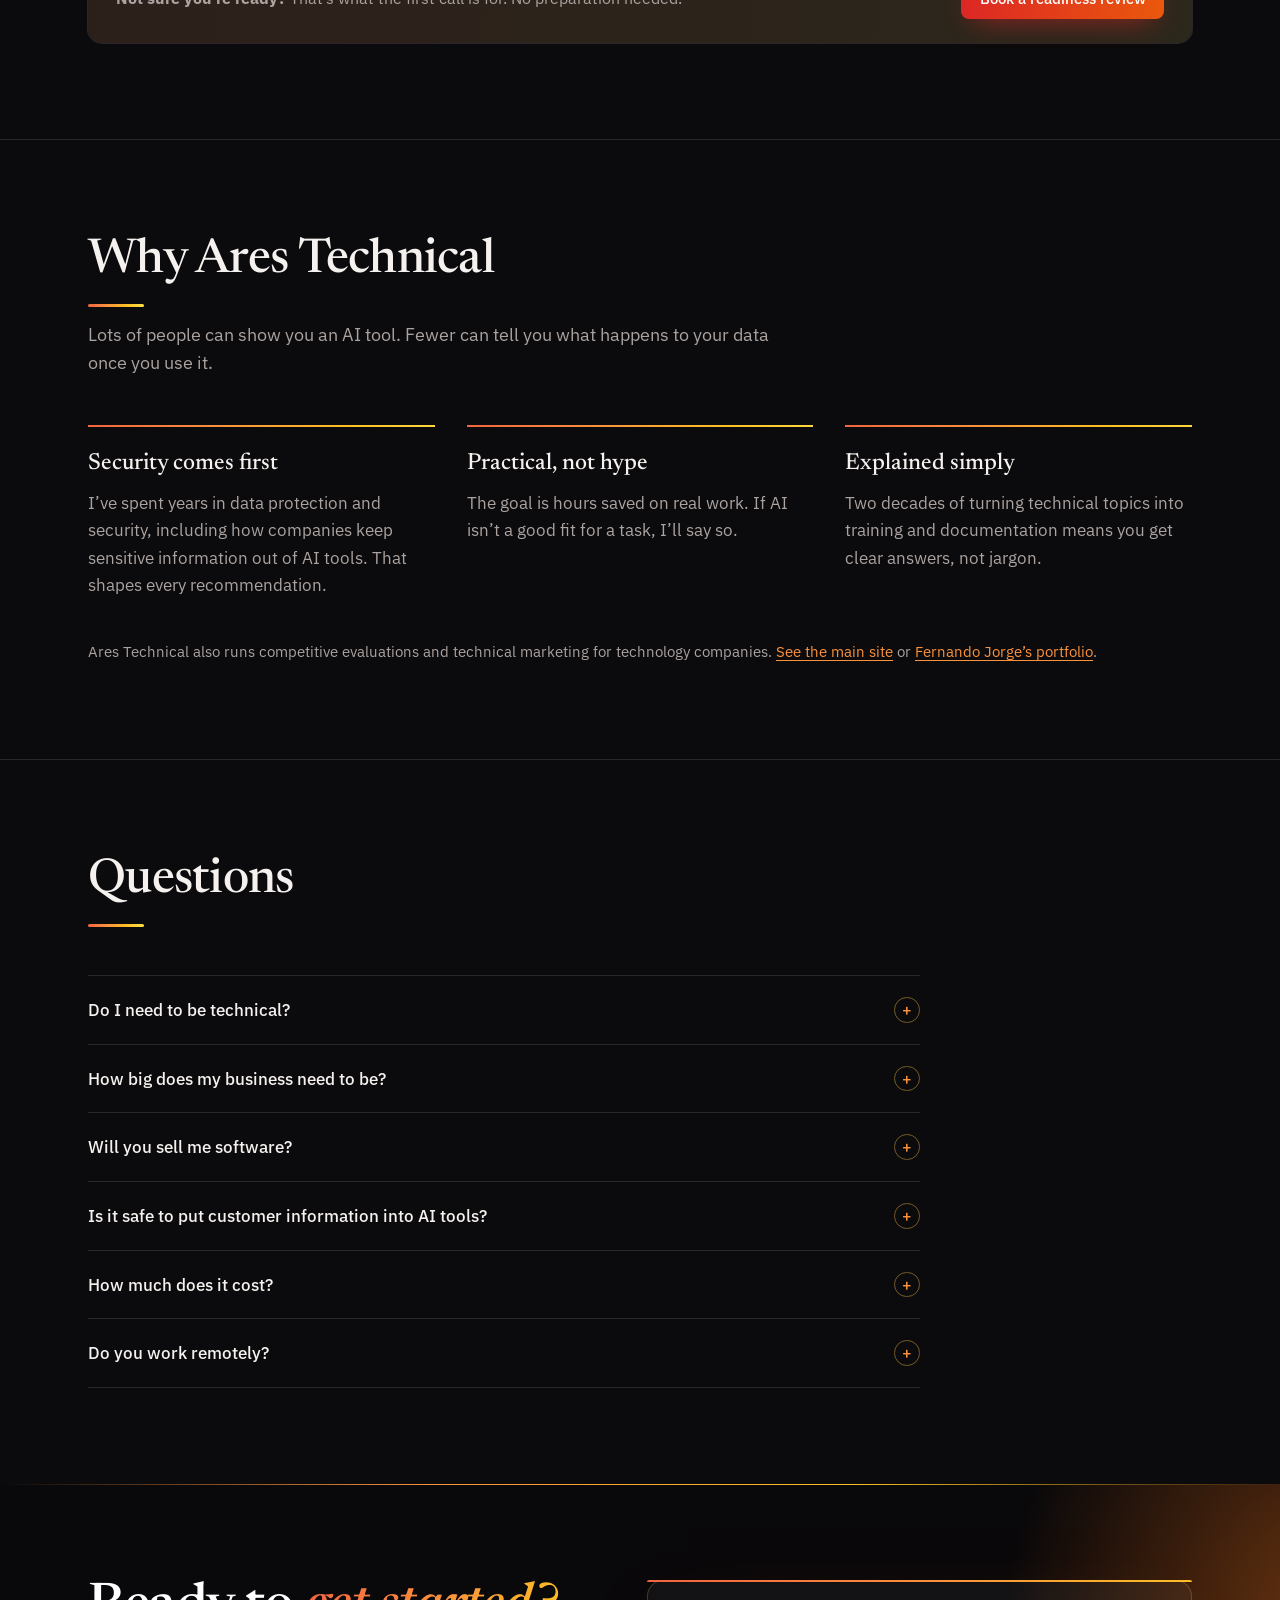
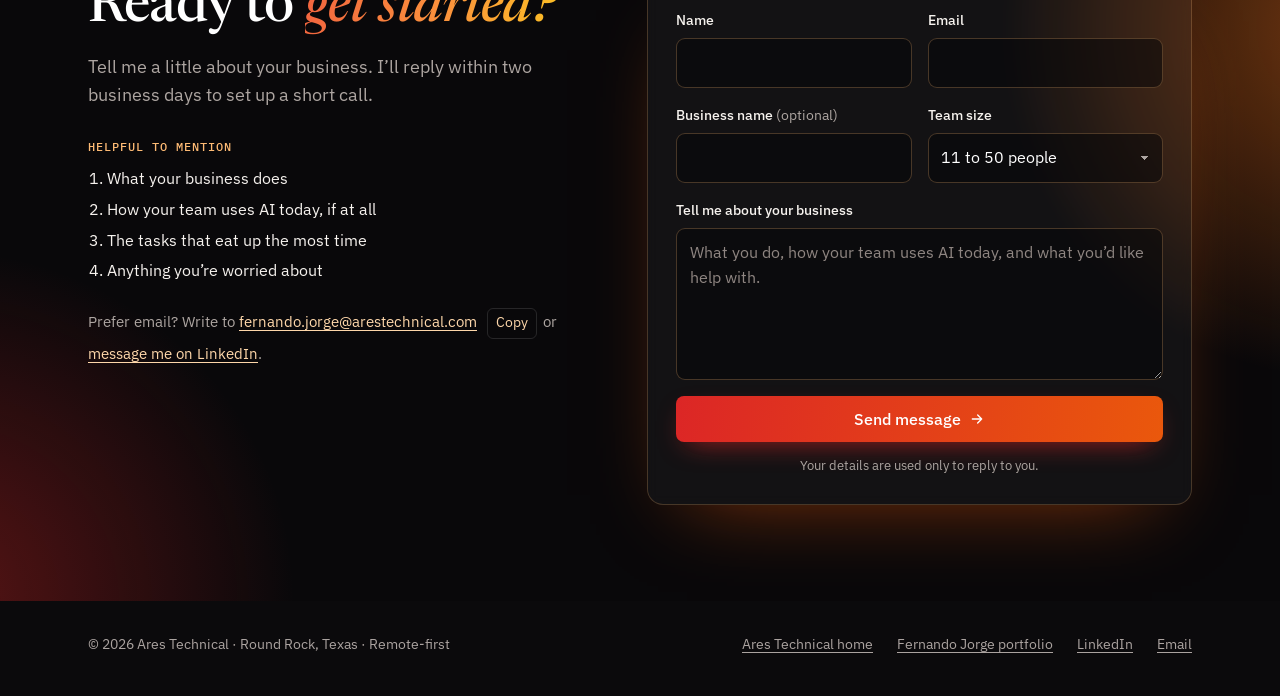
==== commit d849db46: "Preview: warm red-orange-yellow palette, no pink Co-Authored-By: Claude Opus 5.5 <noreply@anthropic." ====
--- a/ai/index.html
+++ b/ai/index.html
@@ -288,28 +288,28 @@
 html.js .rv.in{opacity:1; transform:none}
 @media (prefers-reduced-motion: reduce){ html.js .rv{opacity:1; transform:none; transition:none} .svc, .work{transition:none} }
 
-/* ===== Color layer: warm near-black + pink → rose → orange → amber ===== */
+/* ===== Color layer: warm near-black + red → orange → amber → yellow ===== */
 :root{
   /* light theme */
   --bg:#FBF8F5; --surface:#FFFFFF; --ink:#1A1418; --muted:#665A5E; --rule:#EDE3DC;
   --accent:#C2410C; --accent-soft:#FDECE4;
-  --c1:#DB2777; --c2:#E11D48; --c3:#C2410C; --c4:#D97706;
+  --c1:#DC2626; --c2:#EA580C; --c3:#C2410C; --c4:#D97706;
   --grad:linear-gradient(100deg,var(--c1) 0%,var(--c2) 35%,var(--c3) 68%,var(--c4) 100%);
-  --grad-text:linear-gradient(100deg,#E11D48 0%,#C2410C 100%);
-  --btn:linear-gradient(100deg,#DB2777 0%,#EA580C 100%);
-  --ondark-text:linear-gradient(100deg,#F472B6 0%,#FB923C 55%,#FBBF24 100%);
+  --grad-text:linear-gradient(100deg,#EA580C 0%,#C2410C 100%);
+  --btn:linear-gradient(100deg,#DC2626 0%,#EA580C 100%);
+  --ondark-text:linear-gradient(100deg,#F2643F 0%,#FB923C 55%,#FBBF24 100%);
   --night:#09080A; --night-ink:#F6F2EE; --night-muted:#ADA5A1; --night-rule:rgba(255,255,255,.12);
 }
 :root[data-theme="dark"]{
   --bg:#0B0A0C; --surface:#151317; --ink:#F5F1EE; --muted:#ABA3A0; --rule:#2B2629;
   --accent:#FB923C; --accent-soft:#2A1A18;
-  --c1:#F472B6; --c2:#FB7185; --c3:#FB923C; --c4:#FBBF24;
+  --c1:#F2643F; --c2:#FB923C; --c3:#FBBF24; --c4:#FDE047;
   --grad-text:var(--ondark-text);
 }
 @media (prefers-color-scheme: dark){ :root:not([data-theme="light"]){
   --bg:#0B0A0C; --surface:#151317; --ink:#F5F1EE; --muted:#ABA3A0; --rule:#2B2629;
   --accent:#FB923C; --accent-soft:#2A1A18;
-  --c1:#F472B6; --c2:#FB7185; --c3:#FB923C; --c4:#FBBF24;
+  --c1:#F2643F; --c2:#FB923C; --c3:#FBBF24; --c4:#FDE047;
   --grad-text:var(--ondark-text);
 }}
 
@@ -323,15 +323,15 @@
 @media (max-width:880px){ header.site nav.site{background:var(--night); border-bottom-color:var(--night-rule)} header.site nav.site li a{color:var(--night-ink); border-bottom-color:var(--night-rule)} }
 
 /* Buttons */
-.btn-primary{background:var(--btn); color:#fff; border:0; box-shadow:0 10px 28px -12px rgba(225, 29, 72,.85)}
+.btn-primary{background:var(--btn); color:#fff; border:0; box-shadow:0 10px 28px -12px rgba(220, 38, 38,.85)}
 .btn-primary:hover{filter:brightness(1.1); transform:translateY(-1px)}
 .btn-ghost:hover{border-color:var(--c3); color:var(--accent)}
 
 /* Hero: midnight with blue/violet edge glows */
 .hero{position:relative; overflow:hidden; color:var(--night-ink); background:
-  radial-gradient(38% 60% at -4% 18%, rgba(236, 72, 153,.42) 0%, transparent 70%),
+  radial-gradient(38% 60% at -4% 18%, rgba(220, 38, 38,.42) 0%, transparent 70%),
   radial-gradient(32% 55% at 104% 70%, rgba(249, 115, 22,.45) 0%, transparent 70%),
-  radial-gradient(45% 45% at 60% -10%, rgba(244, 63, 94,.28) 0%, transparent 70%),
+  radial-gradient(45% 45% at 60% -10%, rgba(234, 88, 12,.28) 0%, transparent 70%),
   radial-gradient(30% 40% at 30% 110%, rgba(251, 191, 36,.18) 0%, transparent 70%),
   var(--night)}
 .hero::before{content:""; position:absolute; inset:0; pointer-events:none; opacity:.55;
@@ -349,15 +349,15 @@
 
 /* Readout: dark app panel with a glow */
 .readout{position:relative; --ink:#F5F1EE; --muted:#A8A09C; --rule:rgba(255,255,255,.09); --surface:#141215; --bg:#0E0C0F;
-  --ok:#34D399; --part:#FBBF24; --gap:#F472B6;
+  --ok:#34D399; --part:#FBBF24; --gap:#F2643F;
   background:linear-gradient(180deg,#1A1619,#100E11); color:var(--ink); border:1px solid rgba(253, 186, 116,.22);
-  box-shadow:0 0 0 1px rgba(255,255,255,.03), 0 30px 80px -20px rgba(244, 63, 94,.55), 0 0 120px -30px rgba(249, 115, 22,.5)}
+  box-shadow:0 0 0 1px rgba(255,255,255,.03), 0 30px 80px -20px rgba(234, 88, 12,.55), 0 0 120px -30px rgba(249, 115, 22,.5)}
 .readout::before{content:""; position:absolute; inset:-1px -1px auto -1px; height:2px; background:var(--ondark-text); border-radius:14px 14px 0 0}
 .readout .readout-foot{background:rgba(255,255,255,.02)}
 
 /* Proof band: midnight with gradient numbers */
 .proof.band{position:relative; background:linear-gradient(180deg,#100E10,#09080A); color:var(--night-ink); border-top:1px solid rgba(253, 186, 116,.18); border-bottom:1px solid rgba(253, 186, 116,.12)}
-.proof.band::before{content:""; position:absolute; inset:0 0 auto 0; height:1px; background:linear-gradient(90deg,transparent,#FB7185,#FBBF24,transparent)}
+.proof.band::before{content:""; position:absolute; inset:0 0 auto 0; height:1px; background:linear-gradient(90deg,transparent,#FB923C,#FBBF24,transparent)}
 .proof .proof-lede{color:var(--night-muted)}
 .proof .proof-lede strong{color:#fff}
 .proof .stats strong{background:var(--ondark-text); -webkit-background-clip:text; background-clip:text; color:transparent}
@@ -369,12 +369,12 @@
 
 /* Services */
 .tag{background:var(--accent-soft); color:var(--accent)}
-.lead-svc{position:relative; border:0; overflow:hidden; box-shadow:0 0 0 1px var(--rule), 0 24px 60px -36px rgba(225, 29, 72,.5)}
+.lead-svc{position:relative; border:0; overflow:hidden; box-shadow:0 0 0 1px var(--rule), 0 24px 60px -36px rgba(220, 38, 38,.5)}
 .lead-svc::before{content:""; position:absolute; inset:0 auto 0 0; width:4px; background:linear-gradient(180deg,var(--c1),var(--c2),var(--c3),var(--c4))}
 .deliv li::before{border-color:var(--c3)}
 .svc{position:relative; overflow:hidden}
 .svc::before{content:""; position:absolute; inset:0 0 auto 0; height:2px; background:var(--grad); transform:scaleX(0); transform-origin:left; transition:transform .35s ease}
-.svc:hover{border-color:transparent; box-shadow:0 0 0 1px color-mix(in srgb,var(--c3) 45%, transparent), 0 20px 50px -28px rgba(244, 63, 94,.6)}
+.svc:hover{border-color:transparent; box-shadow:0 0 0 1px color-mix(in srgb,var(--c3) 45%, transparent), 0 20px 50px -28px rgba(234, 88, 12,.6)}
 .svc:hover::before{transform:scaleX(1)}
 .svc .num{background:var(--grad-text); -webkit-background-clip:text; background-clip:text; color:transparent; font-weight:500; font-size:.9rem}
 .bundle{border-left:0; position:relative; border-radius:12px; background:linear-gradient(100deg, color-mix(in srgb,var(--c2) 10%, var(--bg)), color-mix(in srgb,var(--c4) 10%, var(--bg)))}
@@ -393,7 +393,7 @@
 .tab[aria-selected="true"]{position:relative; border-color:transparent; box-shadow:0 0 0 1px var(--rule)}
 .tab[aria-selected="true"]::before{content:""; position:absolute; left:0; top:.6rem; bottom:.6rem; width:3px; border-radius:2px; background:var(--btn)}
 .tab[aria-selected="true"]::after{border-color:var(--c3)}
-.panel{position:relative; overflow:hidden; border:0; box-shadow:0 0 0 1px var(--rule), 0 24px 60px -36px rgba(225, 29, 72,.45)}
+.panel{position:relative; overflow:hidden; border:0; box-shadow:0 0 0 1px var(--rule), 0 24px 60px -36px rgba(220, 38, 38,.45)}
 .panel::before{content:""; position:absolute; inset:0 0 auto 0; height:3px; background:var(--grad)}
 .panel h4{color:var(--accent)}
 @media (max-width:860px){ .tab[aria-selected="true"]::before{left:.6rem; right:.6rem; top:auto; bottom:0; width:auto; height:3px} }
@@ -407,7 +407,7 @@
 /* Work cards */
 .work{position:relative; overflow:hidden}
 .work::before{content:""; position:absolute; inset:0 0 auto 0; height:2px; background:var(--grad); transform:scaleX(0); transform-origin:left; transition:transform .35s ease}
-.work:hover{border-color:transparent; box-shadow:0 0 0 1px color-mix(in srgb,var(--c3) 45%, transparent), 0 20px 50px -28px rgba(244, 63, 94,.6)}
+.work:hover{border-color:transparent; box-shadow:0 0 0 1px color-mix(in srgb,var(--c3) 45%, transparent), 0 20px 50px -28px rgba(234, 88, 12,.6)}
 .work:hover::before{transform:scaleX(1)}
 .work .go{color:var(--accent)}
 .creds li{background:var(--accent-soft)}
@@ -415,10 +415,10 @@
 
 /* Contact: midnight with glows */
 .contact.band{position:relative; overflow:hidden; background:
-  radial-gradient(40% 70% at -5% 100%, rgba(236, 72, 153,.38) 0%, transparent 70%),
+  radial-gradient(40% 70% at -5% 100%, rgba(220, 38, 38,.38) 0%, transparent 70%),
   radial-gradient(38% 70% at 105% 20%, rgba(249, 115, 22,.42) 0%, transparent 70%),
   var(--night)}
-.contact.band::before{content:""; position:absolute; inset:0 0 auto 0; height:1px; background:linear-gradient(90deg,transparent,#FB7185,#FBBF24,transparent)}
+.contact.band::before{content:""; position:absolute; inset:0 0 auto 0; height:1px; background:linear-gradient(90deg,transparent,#FB923C,#FBBF24,transparent)}
 .contact h2{color:#fff}
 .contact h2 em{background:var(--ondark-text); -webkit-background-clip:text; background-clip:text; color:transparent; padding-right:.06em}
 .contact p{color:var(--night-muted)}
@@ -447,7 +447,7 @@
 .tips ol{margin:0; padding-left:1.2rem; color:var(--night-ink); font-size:.98rem}
 .tips li{margin:.35rem 0}
 .contact .mail-alt{margin:0}
-.form-card{position:relative; background:rgba(255,255,255,.045); border:1px solid rgba(253, 186, 116,.22); border-radius:16px; padding:1.75rem; backdrop-filter:blur(6px); box-shadow:0 30px 80px -40px rgba(244, 63, 94,.6)}
+.form-card{position:relative; background:rgba(255,255,255,.045); border:1px solid rgba(253, 186, 116,.22); border-radius:16px; padding:1.75rem; backdrop-filter:blur(6px); box-shadow:0 30px 80px -40px rgba(234, 88, 12,.6)}
 .form-card::before{content:""; position:absolute; inset:-1px -1px auto -1px; height:2px; border-radius:16px 16px 0 0; background:var(--ondark-text)}
 .f-row{display:grid; grid-template-columns:1fr 1fr; gap:1rem}
 .field{display:flex; flex-direction:column; margin:0 0 1rem}
@@ -459,7 +459,7 @@
 .field textarea{resize:vertical; min-height:7.5rem}
 .field input::placeholder,.field textarea::placeholder{color:#8F8682}
 .field input:focus,.field select:focus,.field textarea:focus{outline:none; border-color:#FB923C; box-shadow:0 0 0 3px rgba(251, 146, 60,.3)}
-.field [aria-invalid="true"]{border-color:#F87171; box-shadow:0 0 0 3px rgba(248,113,113,.18)}
+.field [aria-invalid="true"]{border-color:#F2643F; box-shadow:0 0 0 3px rgba(248,113,113,.18)}
 .f-err{font-size:.85rem; color:#FCA5A5; margin:.35rem 0 0; min-height:0}
 .f-err:empty{display:none}
 .f-form-err{margin:0 0 1rem}
@@ -468,7 +468,7 @@
 .f-note{margin:.8rem 0 0; font-size:.82rem; color:var(--night-muted); text-align:center}
 .hp{position:absolute; left:-9999px; width:1px; height:1px; overflow:hidden}
 .f-success{text-align:center; padding:2rem 1rem}
-.f-success svg{width:3rem; height:3rem; color:#F472B6; margin:0 auto 1rem; display:block}
+.f-success svg{width:3rem; height:3rem; color:#F2643F; margin:0 auto 1rem; display:block}
 .f-success h3{font-family:var(--serif); font-weight:500; font-size:1.8rem; color:#fff; margin:0 0 .6rem}
 .f-success p{color:var(--night-muted); margin:0 auto; max-width:24rem}
 .f-success a{color:#FED7AA}
@@ -495,7 +495,7 @@
 .path{position:relative; overflow:hidden; display:flex; flex-direction:column; text-decoration:none; color:var(--ink); background:var(--surface); border-radius:16px; padding:2rem; box-shadow:0 0 0 1px var(--rule); transition:box-shadow .2s, transform .2s}
 .path::before{content:""; position:absolute; inset:0 0 auto 0; height:3px; background:var(--grad)}
 .path:nth-child(2)::before{background:linear-gradient(100deg,var(--c3),var(--c4))}
-.path:hover{transform:translateY(-2px); box-shadow:0 0 0 1px color-mix(in srgb,var(--c3) 50%, transparent), 0 24px 60px -32px rgba(244, 63, 94,.6)}
+.path:hover{transform:translateY(-2px); box-shadow:0 0 0 1px color-mix(in srgb,var(--c3) 50%, transparent), 0 24px 60px -32px rgba(234, 88, 12,.6)}
 .path-tag{font-family:var(--mono); font-size:.74rem; letter-spacing:.08em; text-transform:uppercase; color:var(--accent); margin-bottom:.9rem}
 .path h2{font-family:var(--serif); font-weight:500; font-size:clamp(1.6rem,2.6vw,2rem); line-height:1.12; margin:0 0 .75rem}
 .path p{color:var(--muted); margin:0 0 1.5rem}
@@ -551,7 +551,7 @@
 <header class="site">
   <div class="wrap">
     <a class="brand" href="/" aria-label="Ares Technical, home">
-      <svg viewBox="0 0 64 64" aria-hidden="true"><defs><linearGradient id="lg" x1="0" y1="1" x2="1" y2="0"><stop offset="0" stop-color="#F472B6"/><stop offset=".4" stop-color="#DB2777"/><stop offset=".7" stop-color="#EA580C"/><stop offset="1" stop-color="#FBBF24"/></linearGradient></defs><rect width="64" height="64" rx="14" fill="url(#lg)"/><path d="M14 50 32 13l18 37" fill="none" stroke="#FFFFFF" stroke-width="6" stroke-linejoin="round" stroke-linecap="round"/><path d="M22.5 37h19" stroke="#1A0D12" stroke-opacity=".55" stroke-width="5" stroke-linecap="round"/><circle cx="32" cy="13" r="5" fill="#FFFFFF"/></svg>
+      <svg viewBox="0 0 64 64" aria-hidden="true"><defs><linearGradient id="lg" x1="0" y1="1" x2="1" y2="0"><stop offset="0" stop-color="#F2643F"/><stop offset=".4" stop-color="#DC2626"/><stop offset=".7" stop-color="#EA580C"/><stop offset="1" stop-color="#FBBF24"/></linearGradient></defs><rect width="64" height="64" rx="14" fill="url(#lg)"/><path d="M14 50 32 13l18 37" fill="none" stroke="#FFFFFF" stroke-width="6" stroke-linejoin="round" stroke-linecap="round"/><path d="M22.5 37h19" stroke="#1A0D12" stroke-opacity=".55" stroke-width="5" stroke-linecap="round"/><circle cx="32" cy="13" r="5" fill="#FFFFFF"/></svg>
       <span>Ares Technical</span>
     </a>
     <nav class="site" id="siteNav" aria-label="Main">
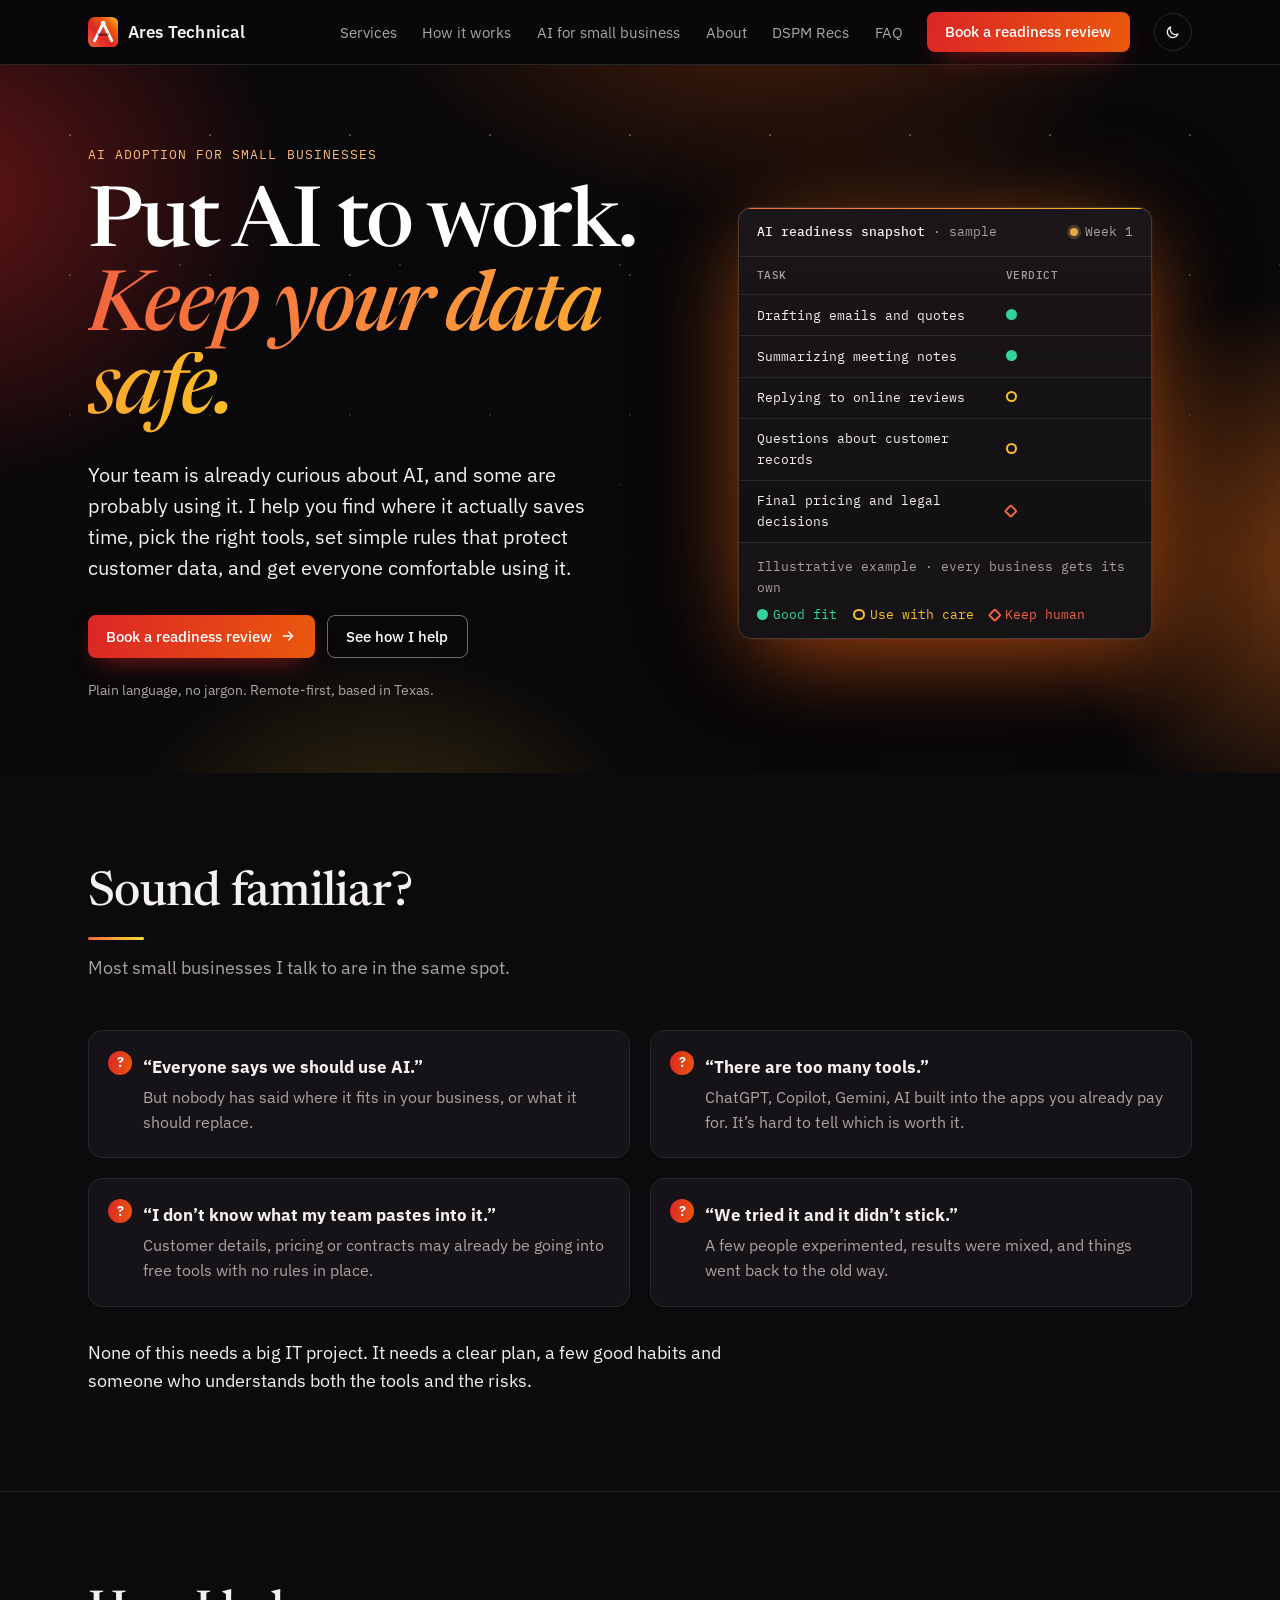
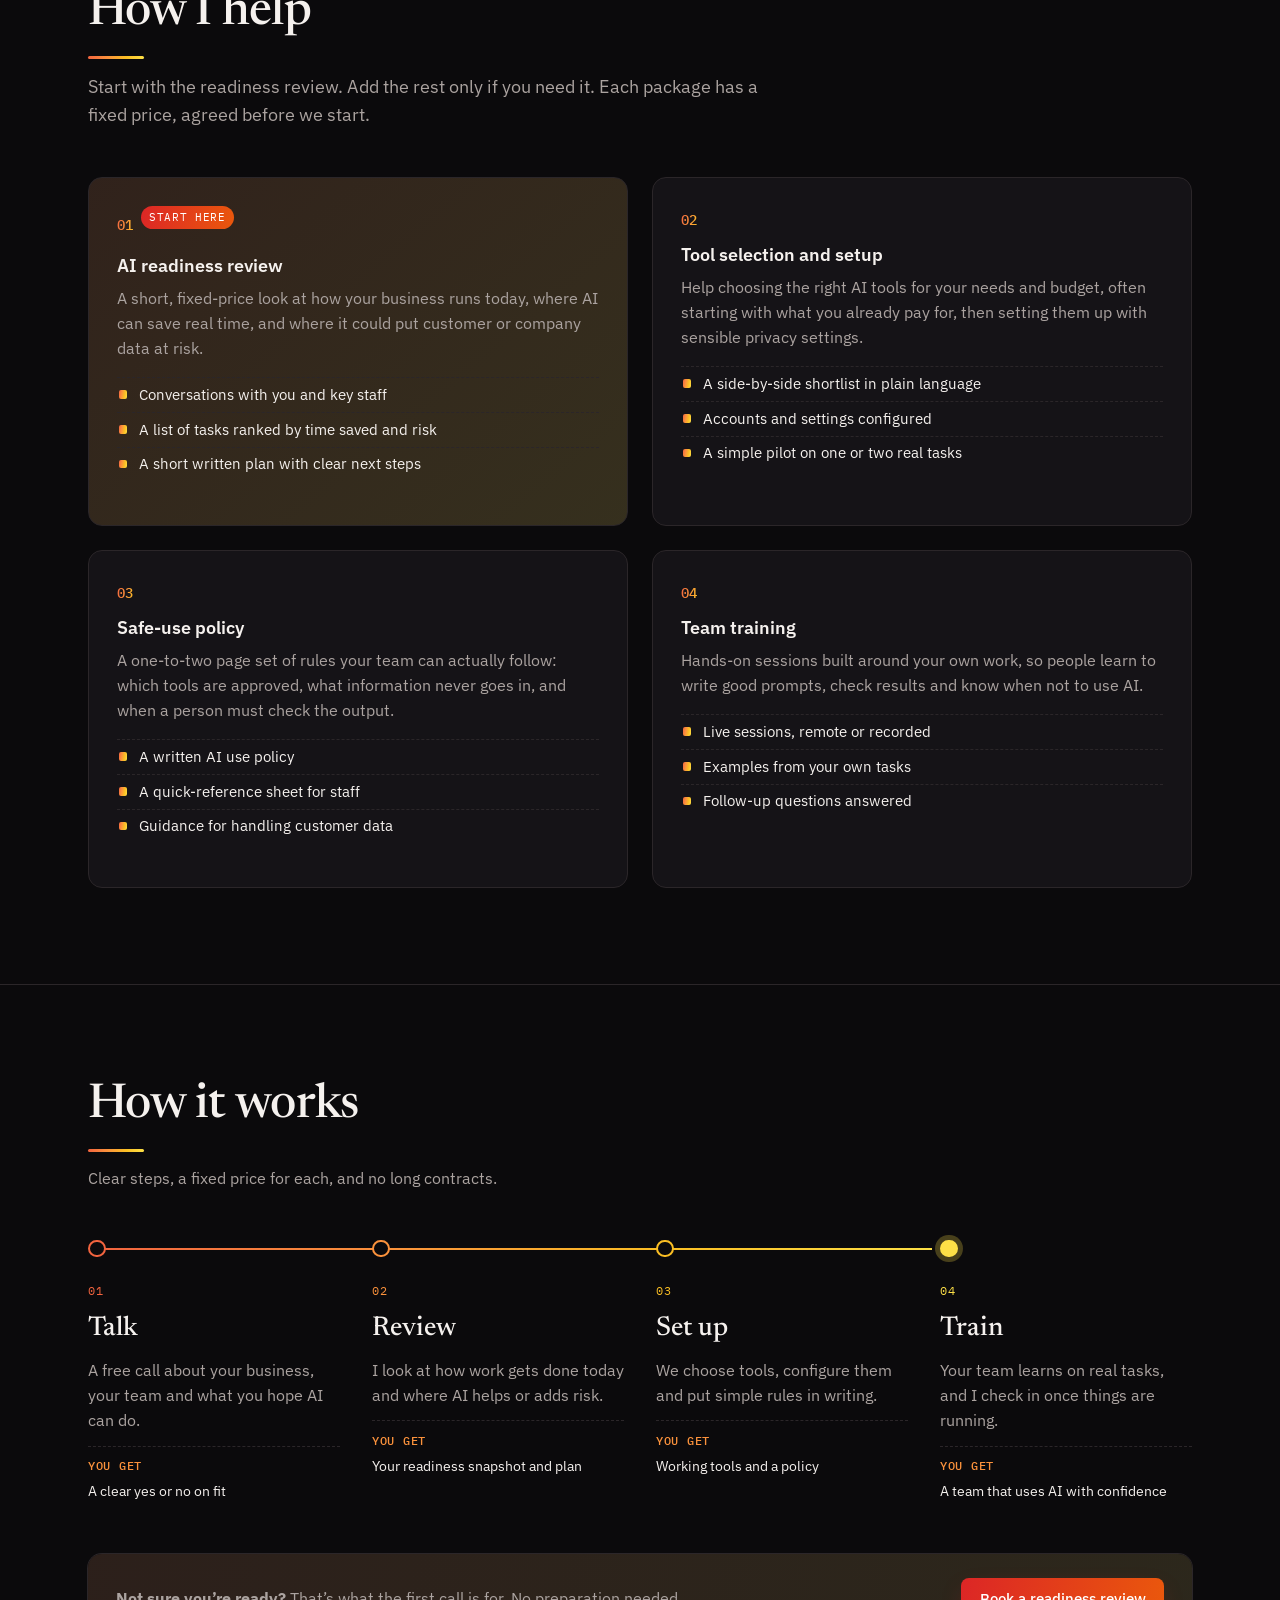
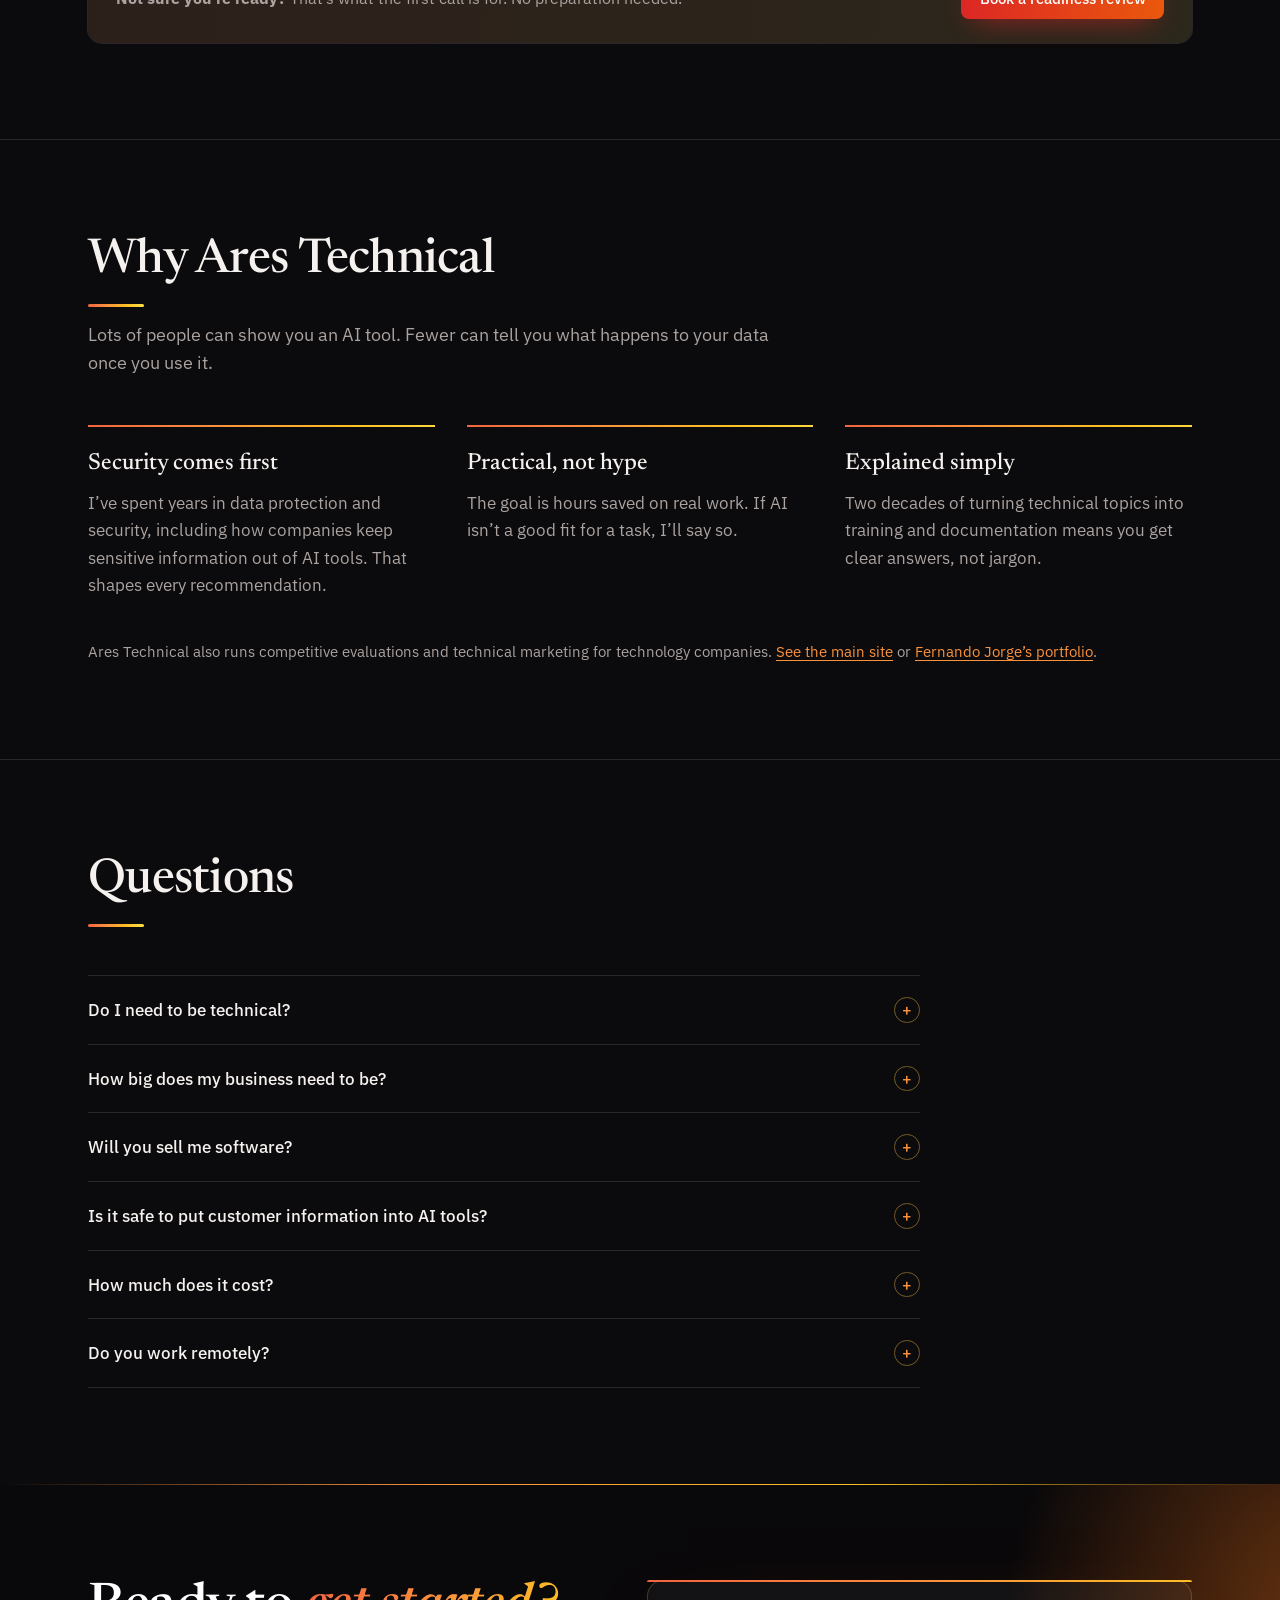
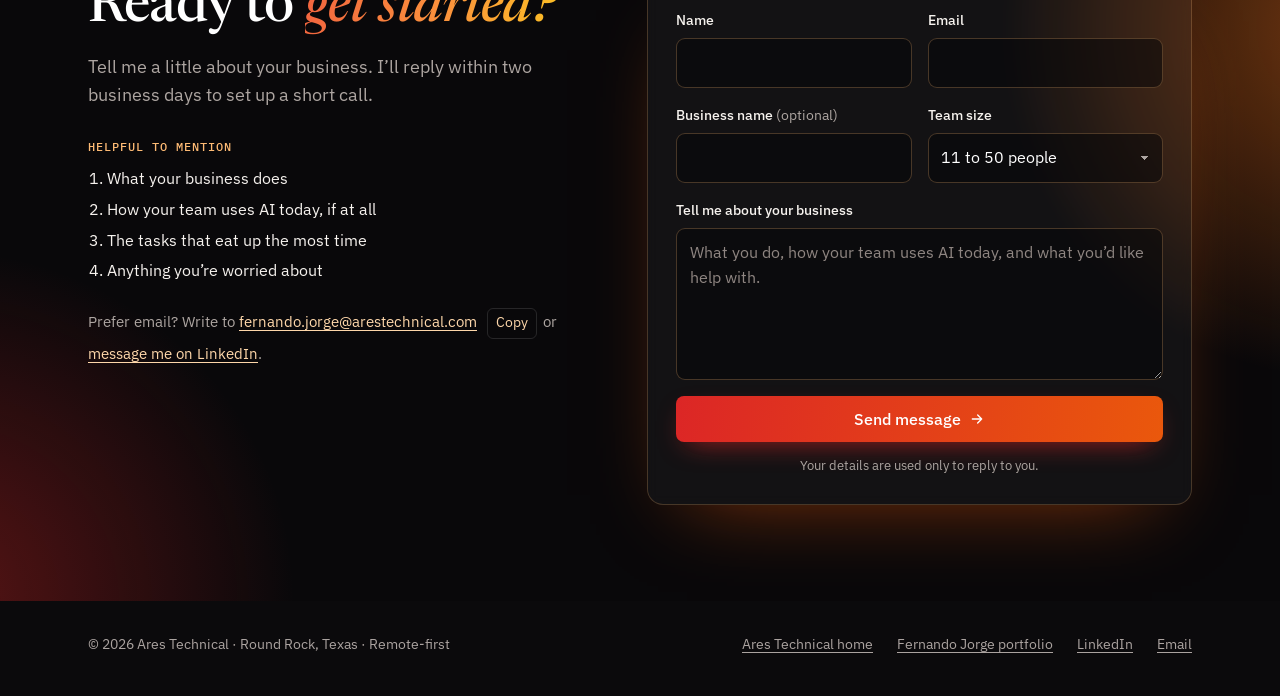
==== commit 64ede727: "Add DSPM Recs to top menus; keep menus on one line - DSPM Recs link on homepage, AI page and portfol" ====
--- a/ai/index.html
+++ b/ai/index.html
@@ -81,7 +81,7 @@
 :root[data-theme="dark"] .theme-btn .moon{display:block}
 @media (prefers-color-scheme: dark){:root:not([data-theme="light"]) .theme-btn .sun{display:none} :root:not([data-theme="light"]) .theme-btn .moon{display:block}}
 .menu-btn{display:none}
-@media (max-width:880px){
+@media (max-width:1180px){
   .menu-btn{display:inline-grid}
   .hdr-cta{display:none}
   nav.site{position:absolute; left:0; right:0; top:100%; background:var(--bg); border-bottom:1px solid var(--rule); display:none}
@@ -320,7 +320,7 @@
 header.site nav.site a:hover{color:#fff}
 header.site .icon-btn{color:var(--night-ink); border-color:var(--night-rule)}
 header.site .icon-btn:hover{color:#fff; border-color:#fff}
-@media (max-width:880px){ header.site nav.site{background:var(--night); border-bottom-color:var(--night-rule)} header.site nav.site li a{color:var(--night-ink); border-bottom-color:var(--night-rule)} }
+@media (max-width:1180px){ header.site nav.site{background:var(--night); border-bottom-color:var(--night-rule)} header.site nav.site li a{color:var(--night-ink); border-bottom-color:var(--night-rule)} }
 
 /* Buttons */
 .btn-primary{background:var(--btn); color:#fff; border:0; box-shadow:0 10px 28px -12px rgba(220, 38, 38,.85)}
@@ -543,6 +543,7 @@
 .why li{border-top:2px solid; border-image:var(--grad) 1; padding-top:1.1rem}
 @media (max-width:860px){ .why{grid-template-columns:1fr} }
 .back-tech{margin:2.5rem 0 0; font-size:.95rem; color:var(--muted)}
+nav.site a, header.site .brand, .hdr-cta{white-space:nowrap}
 </style>
 </head>
 <body>
@@ -560,6 +561,7 @@
         <li><a href="/#process">How it works</a></li>
         <li><a href="/ai/" aria-current="page">AI for small business</a></li>
         <li><a href="/fernando/">About</a></li>
+        <li><a href="/dspm/">DSPM Recs</a></li>
         <li><a href="/#faq">FAQ</a></li>
       </ul>
     </nav>
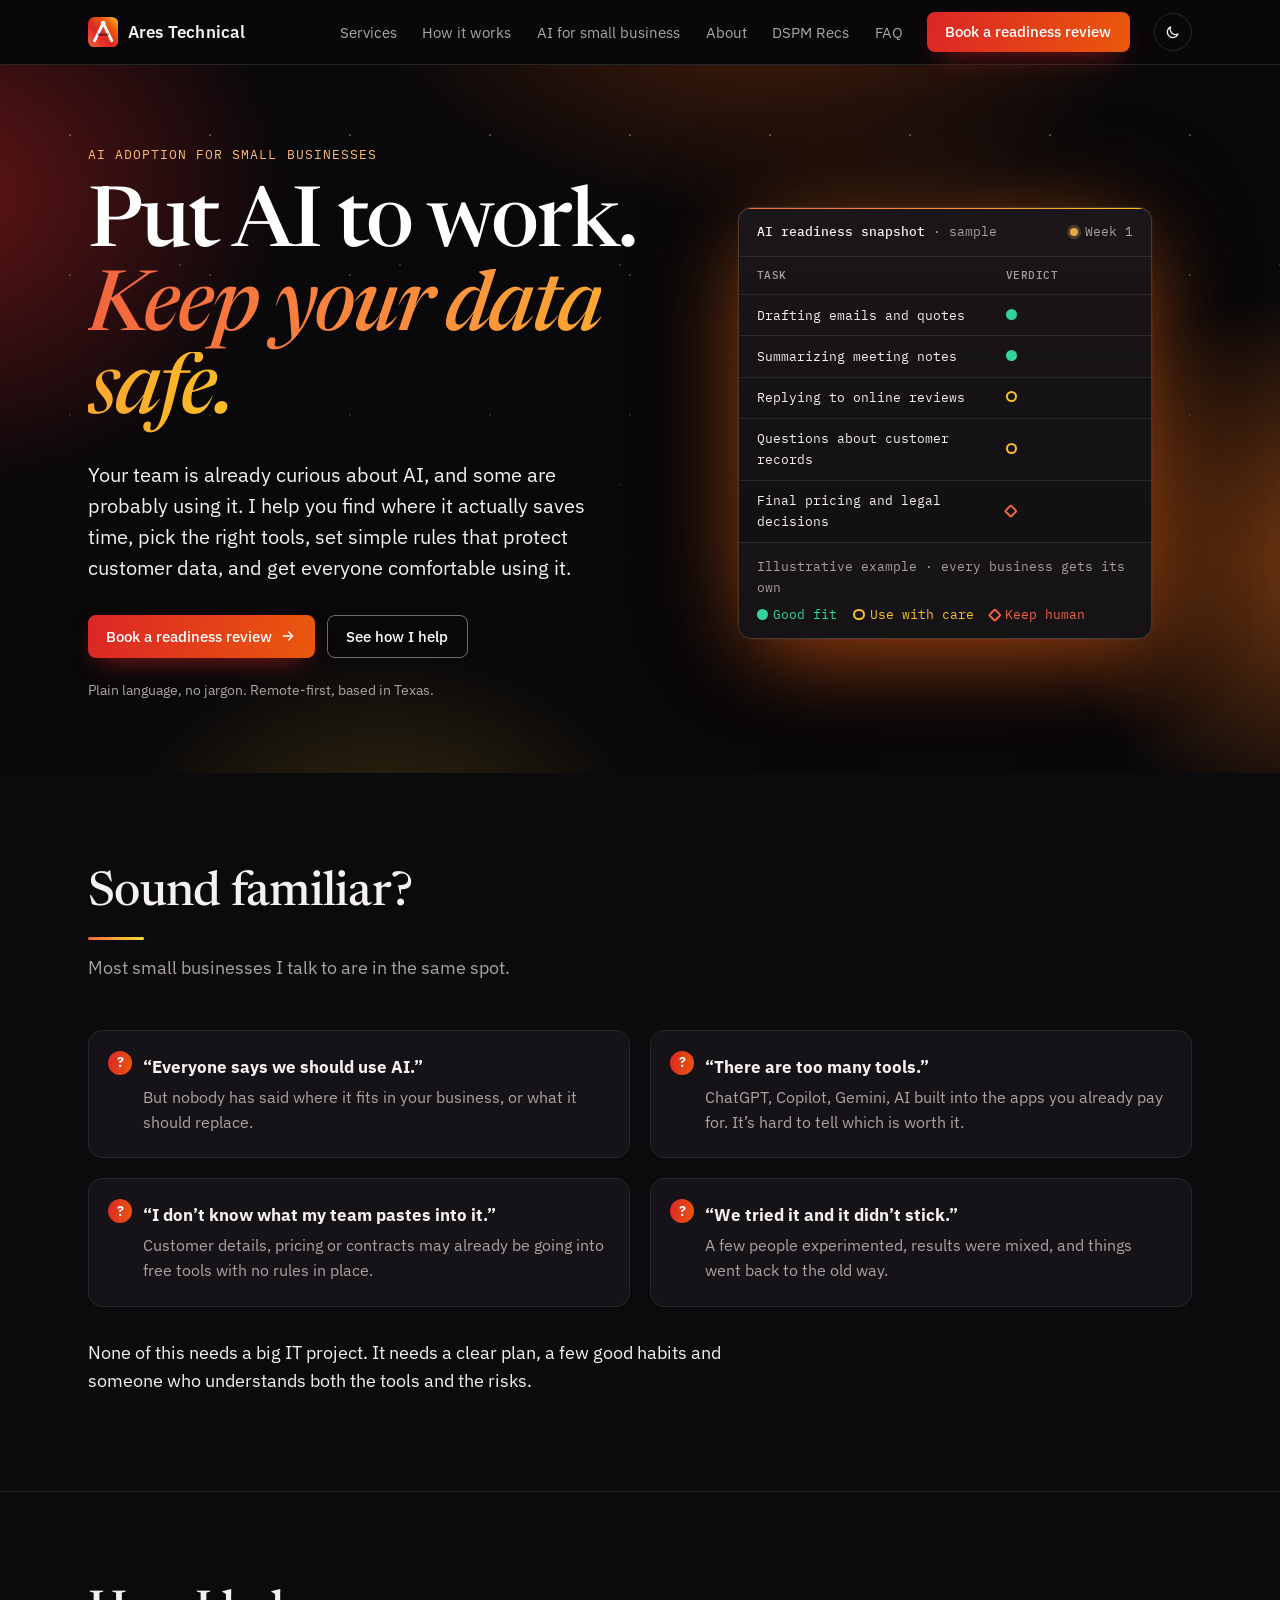
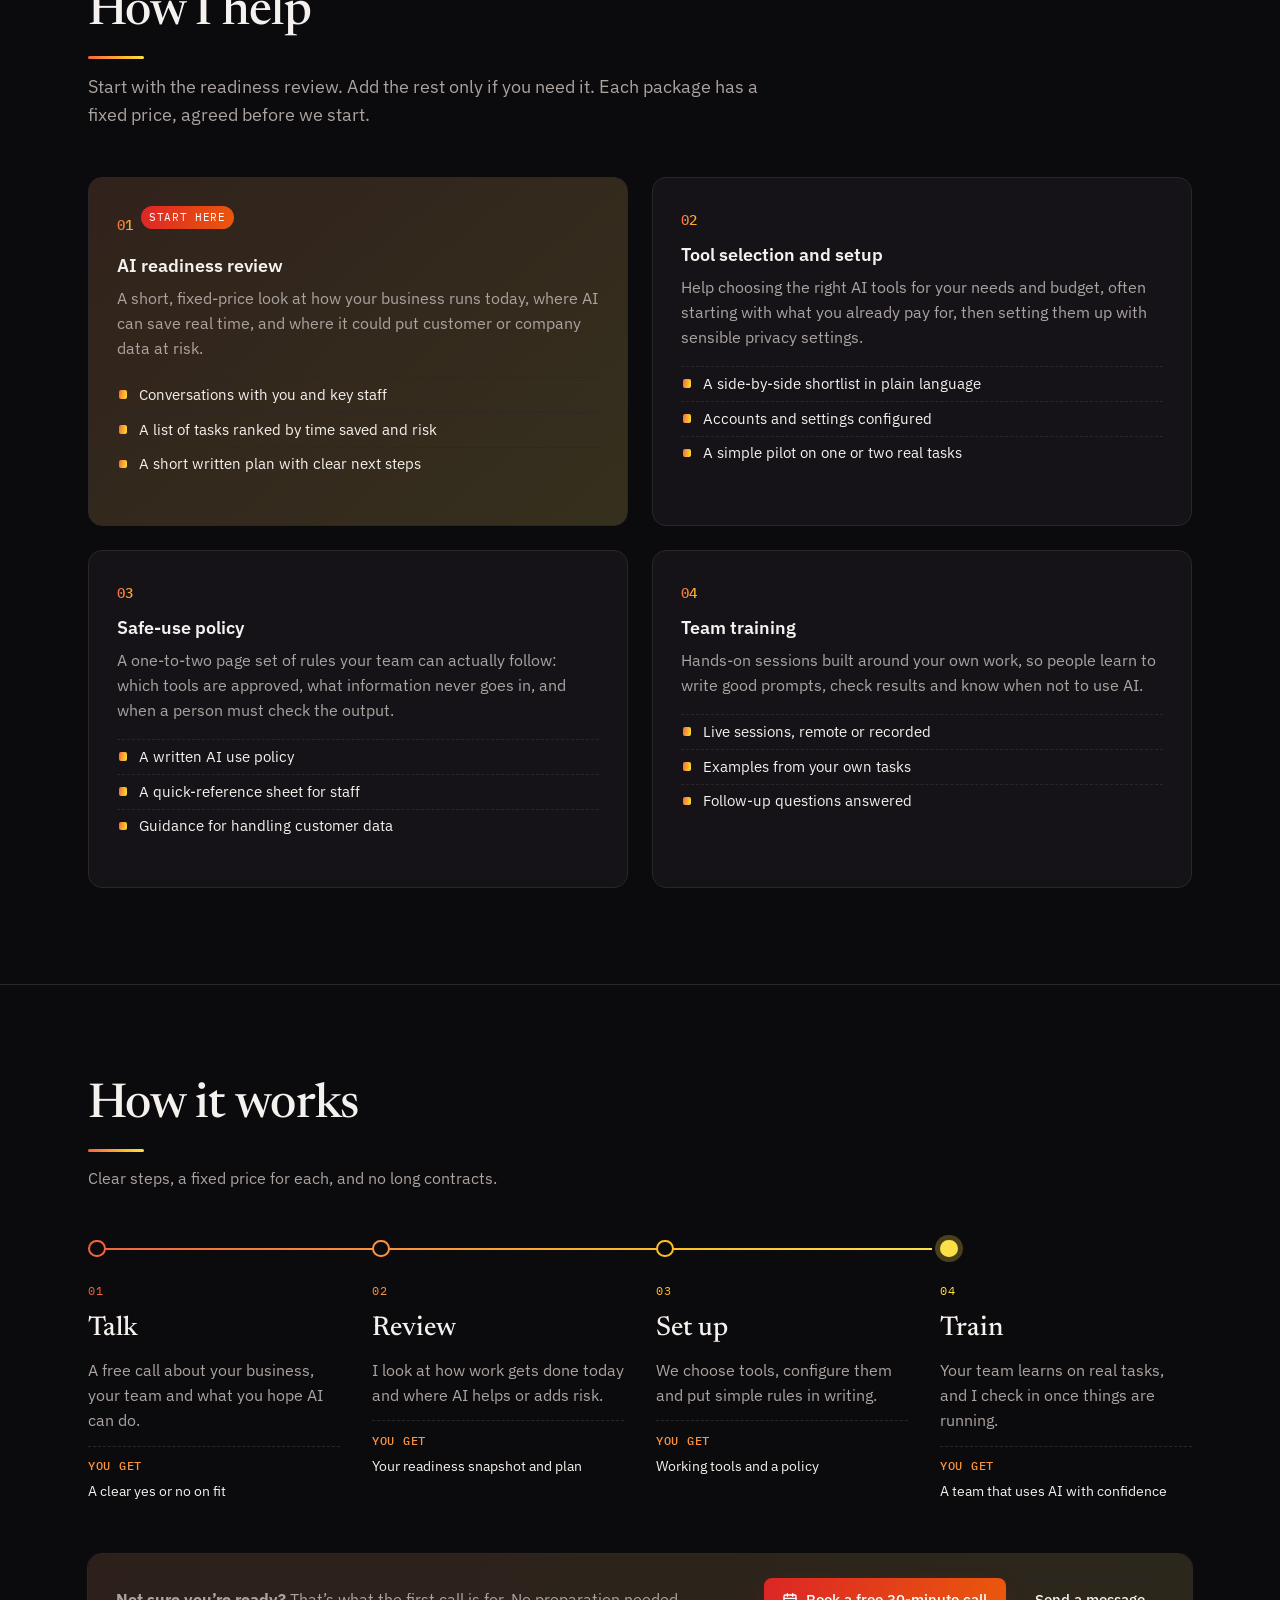
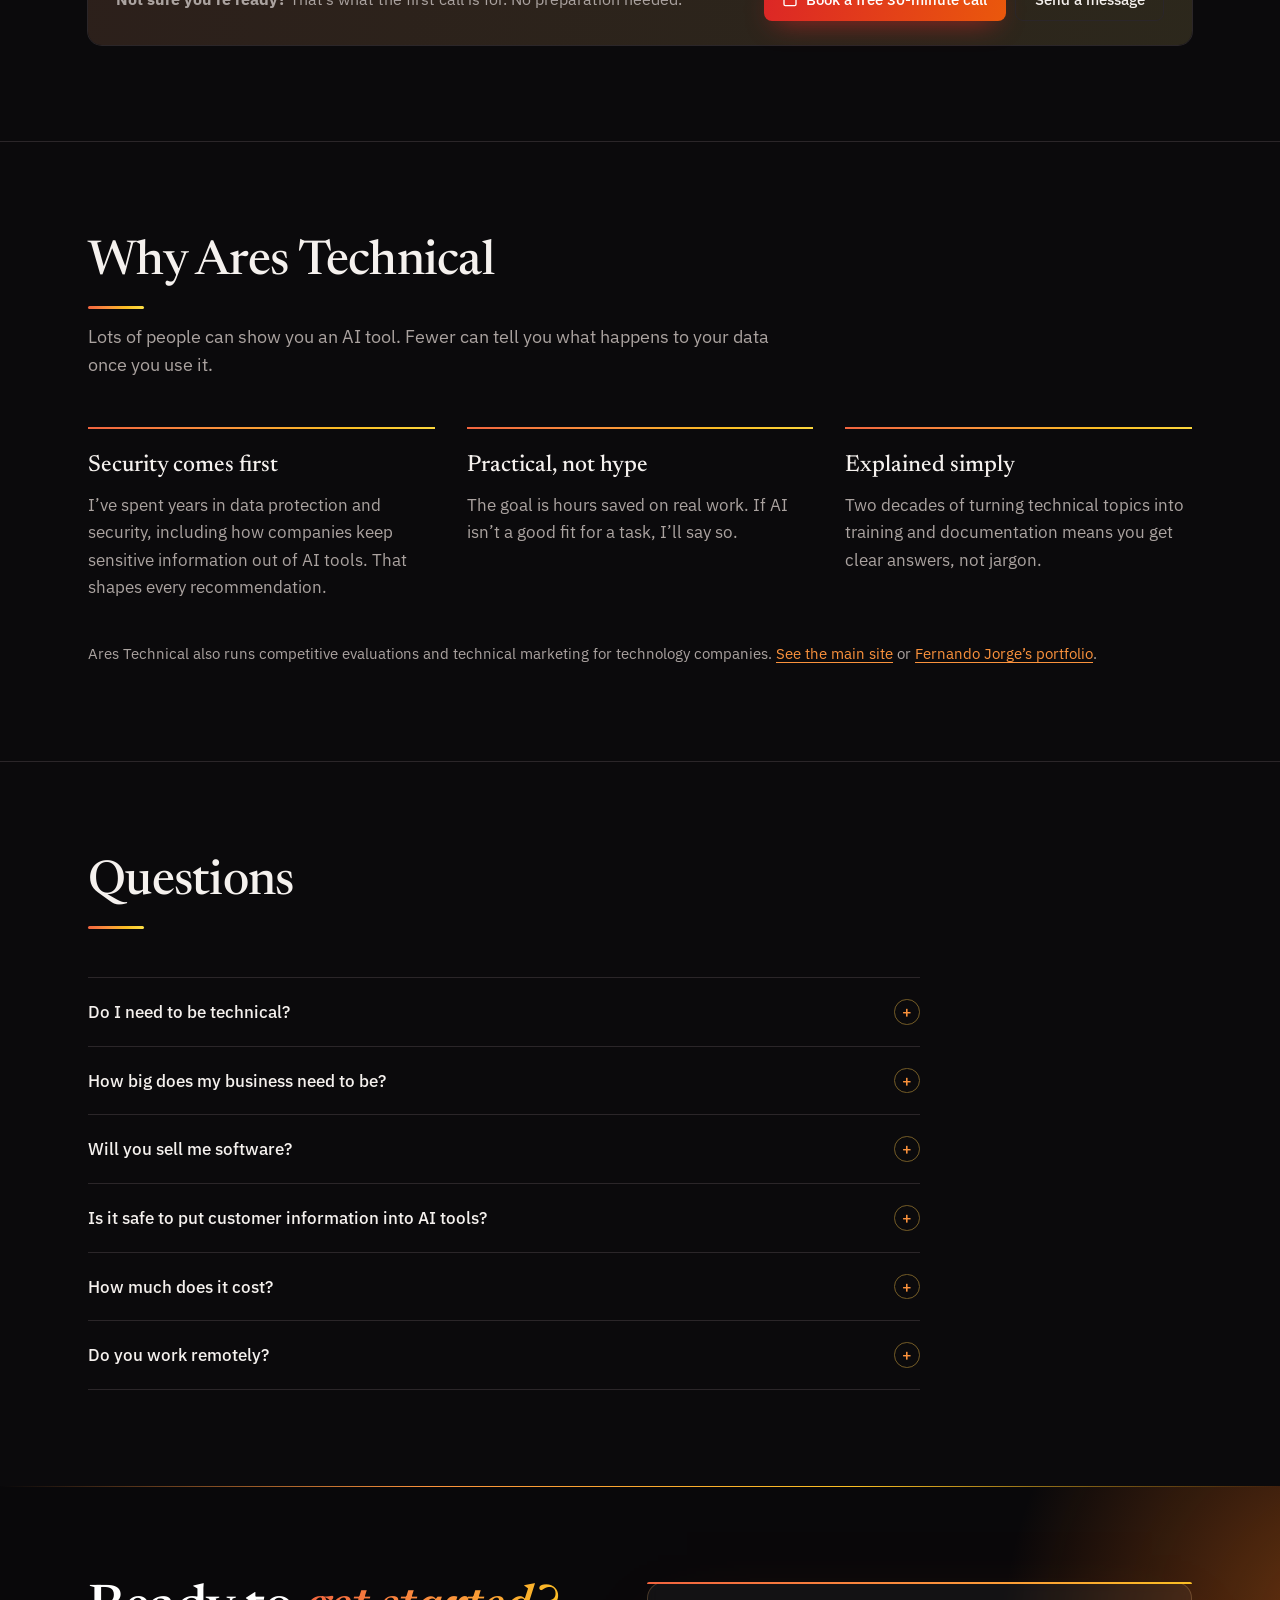
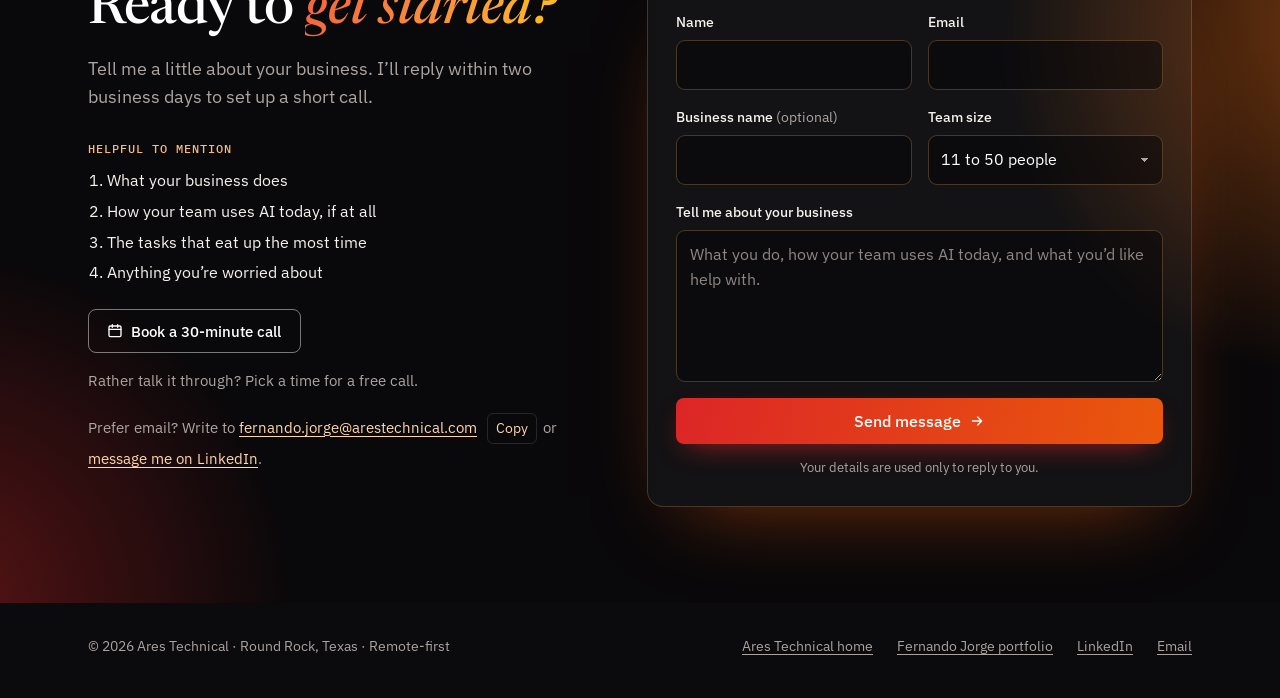
==== commit 7835efee: "Add Calendly 'Book a 30-minute call' buttons Co-Authored-By: Claude Opus 5.5 <noreply@anthropic.com>" ====
--- a/ai/index.html
+++ b/ai/index.html
@@ -544,6 +544,13 @@
 @media (max-width:860px){ .why{grid-template-columns:1fr} }
 .back-tech{margin:2.5rem 0 0; font-size:.95rem; color:var(--muted)}
 nav.site a, header.site .brand, .hdr-cta{white-space:nowrap}
+
+/* Calendly booking */
+.mid-cta-btns{display:flex; gap:.6rem; flex-wrap:wrap; flex:none}
+.book-call{display:flex; align-items:center; gap:1rem; flex-wrap:wrap; margin:1.5rem 0 1.25rem}
+.contact .btn-book{background:transparent; color:#fff; border:1px solid rgba(255,255,255,.45)}
+.contact .btn-book:hover{border-color:#fff; background:rgba(255,255,255,.06)}
+.book-call span{font-size:.92rem; color:var(--night-muted)}
 </style>
 </head>
 <body>
@@ -669,7 +676,7 @@
     </ol>
     <div class="mid-cta">
       <p><strong>Not sure you’re ready?</strong> That’s what the first call is for. No preparation needed.</p>
-      <a class="btn btn-primary" href="#contact">Book a readiness review</a>
+      <div class="mid-cta-btns"><a class="btn btn-primary" href="https://calendly.com/fernando-jorge-arestechnical/30min" target="_blank" rel="noopener"><svg viewBox="0 0 24 24" fill="none" stroke="currentColor" stroke-width="2" stroke-linecap="round" stroke-linejoin="round" aria-hidden="true"><rect x="3" y="4.5" width="18" height="16" rx="2"/><path d="M3 9.5h18M8 2.5v4M16 2.5v4"/></svg>Book a free 30-minute call</a><a class="btn btn-ghost" href="#contact">Send a message</a></div>
     </div>
   </div>
 </section>
@@ -717,6 +724,7 @@
           <li>Anything you’re worried about</li>
         </ol>
       </div>
+      <div class="book-call"><a class="btn btn-book" href="https://calendly.com/fernando-jorge-arestechnical/30min" target="_blank" rel="noopener"><svg viewBox="0 0 24 24" fill="none" stroke="currentColor" stroke-width="2" stroke-linecap="round" stroke-linejoin="round" aria-hidden="true"><rect x="3" y="4.5" width="18" height="16" rx="2"/><path d="M3 9.5h18M8 2.5v4M16 2.5v4"/></svg>Book a 30-minute call</a><span>Rather talk it through? Pick a time for a free call.</span></div>
       <p class="mail-alt">Prefer email? Write to <a href="mailto:fernando.jorge@arestechnical.com">fernando.jorge@arestechnical.com</a> <button type="button" class="linkish copy-mini" data-copy="fernando.jorge@arestechnical.com" aria-label="Copy email address">Copy</button> or <a href="https://www.linkedin.com/in/fernando-jorge" target="_blank" rel="noopener">message me on LinkedIn</a>.</p>
     </div>
 
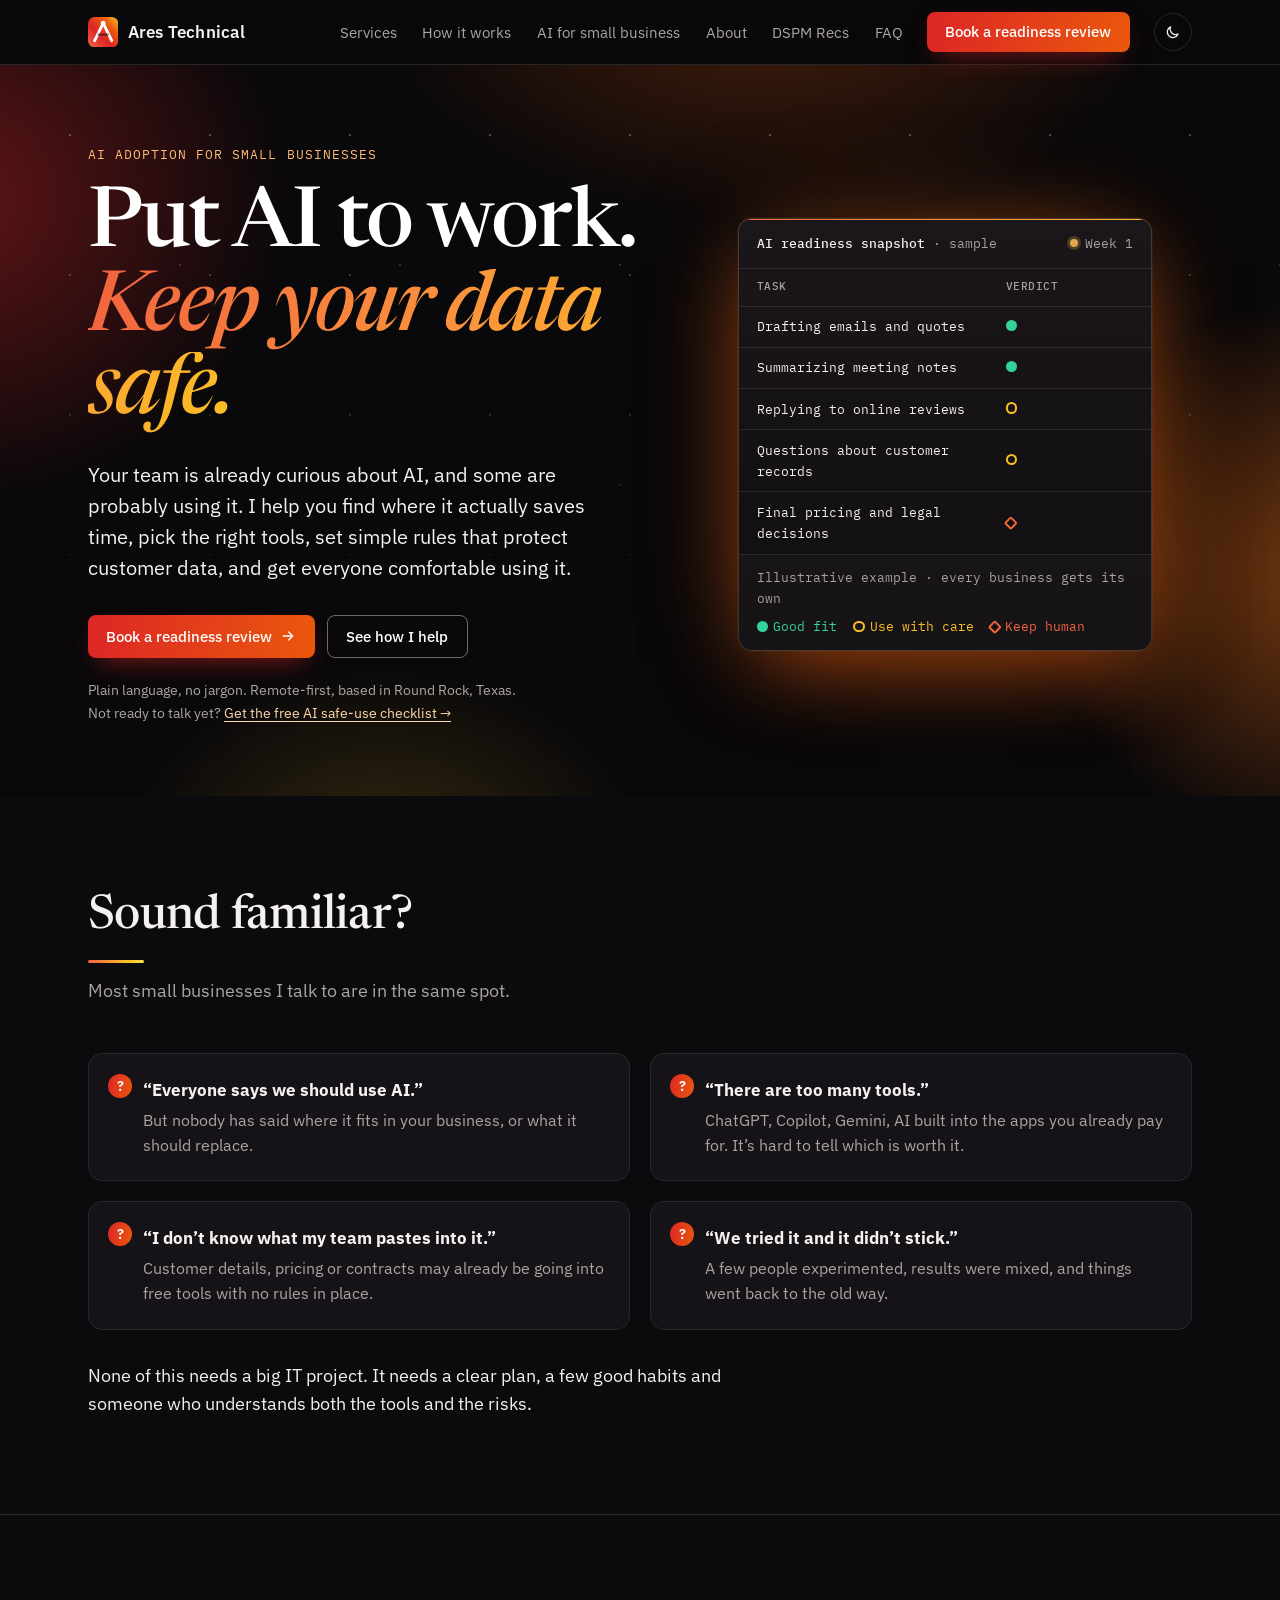
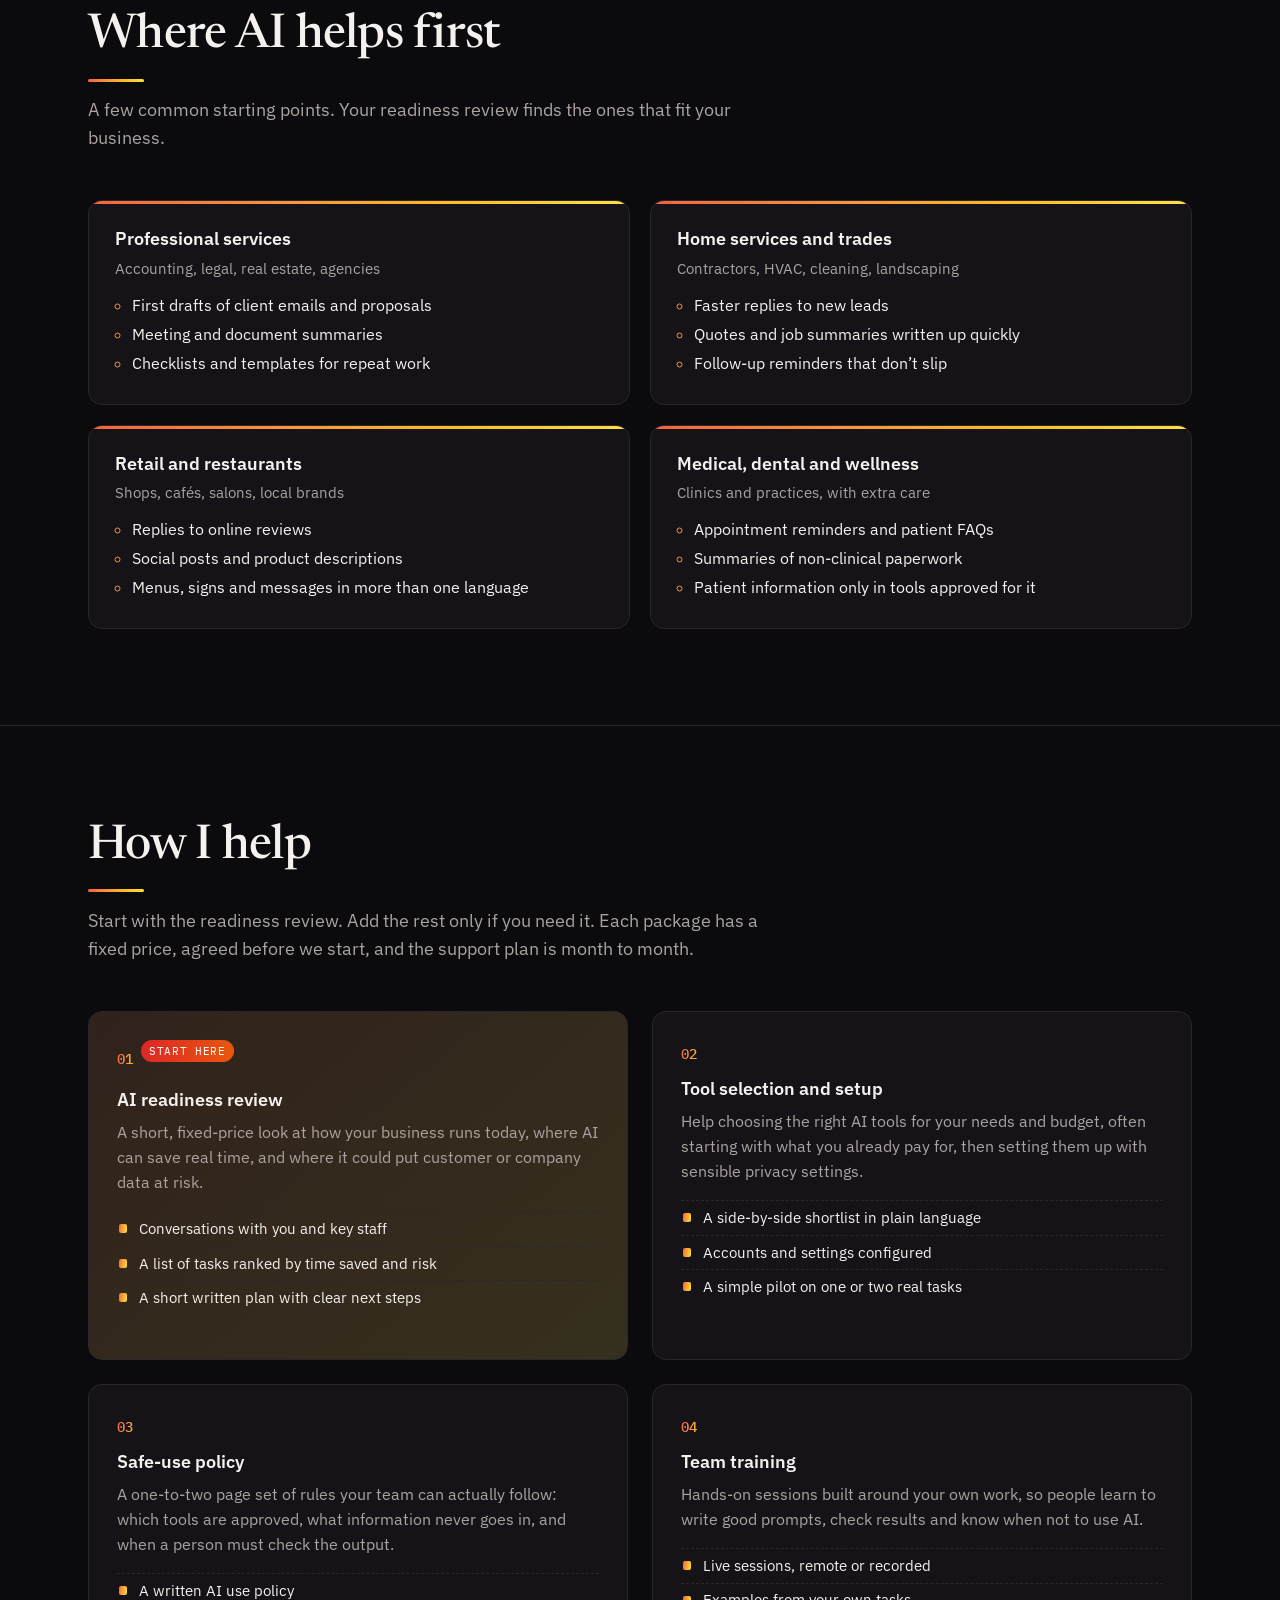
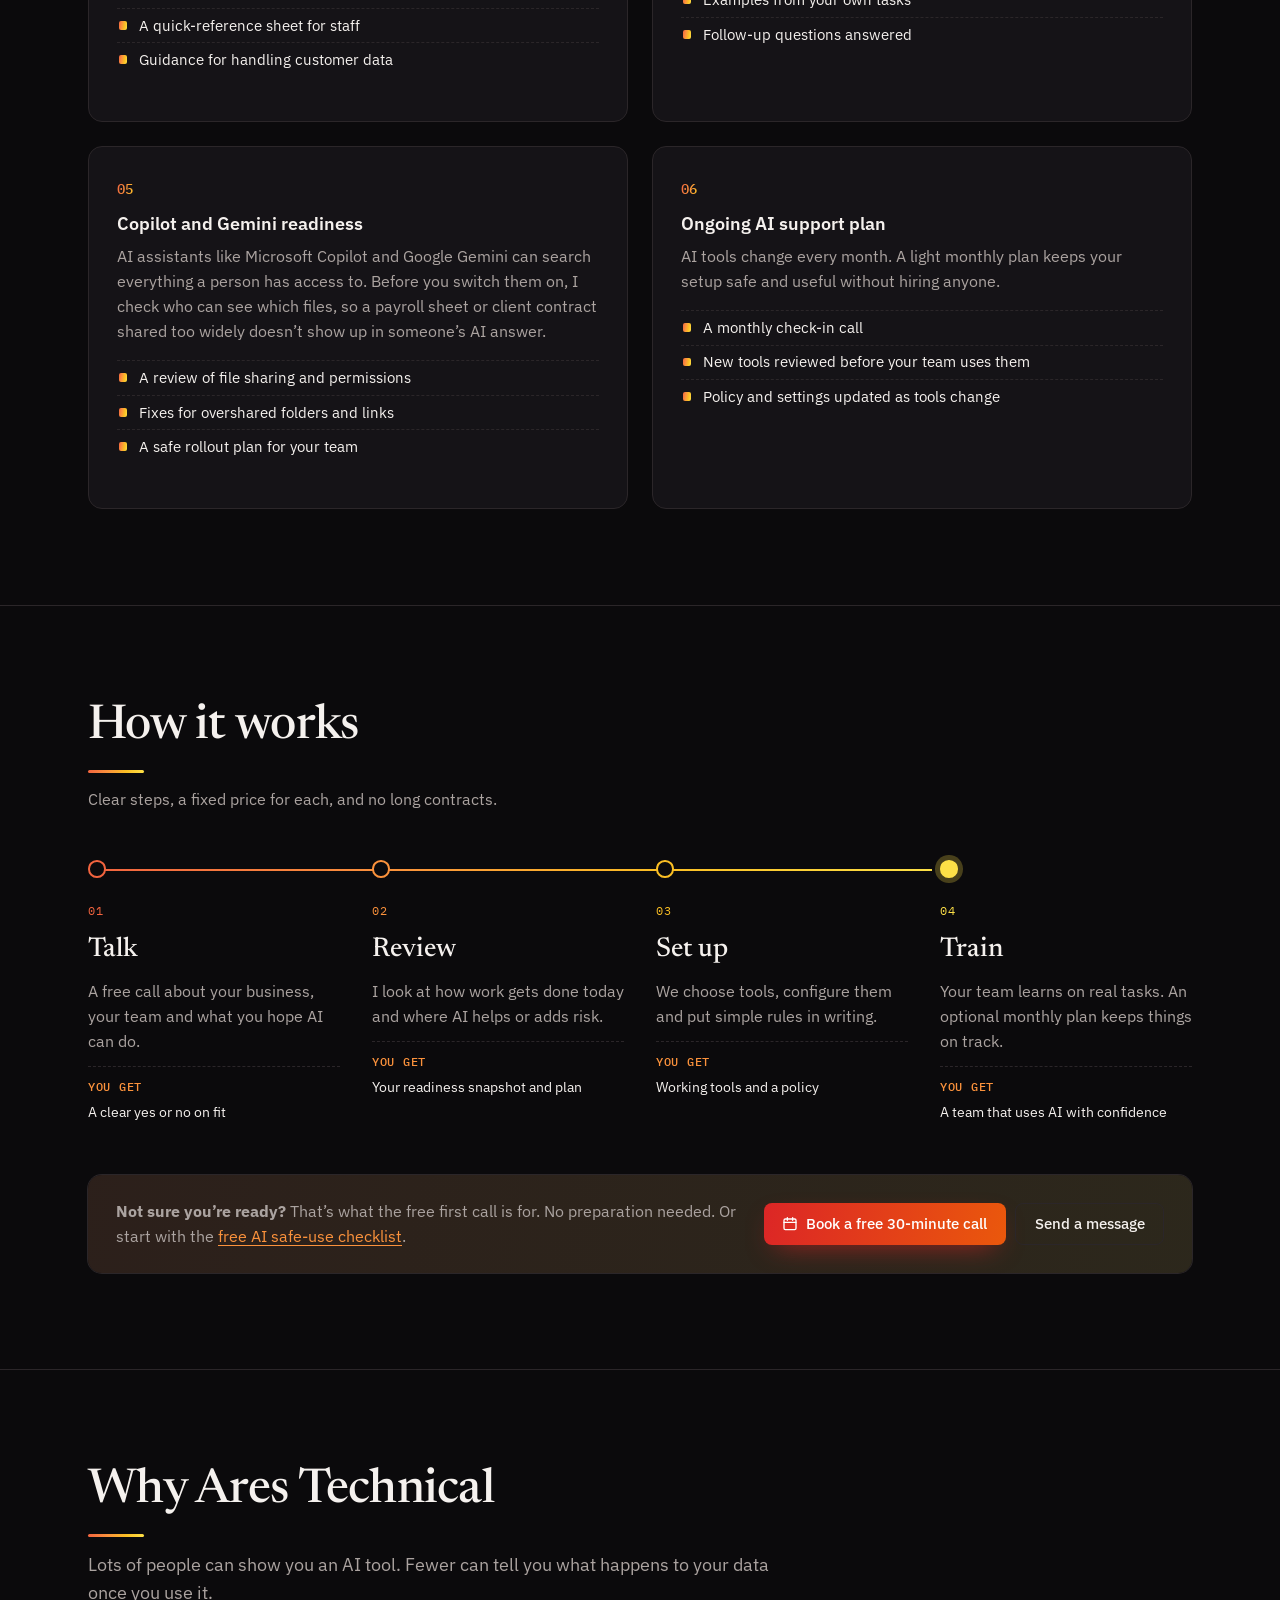
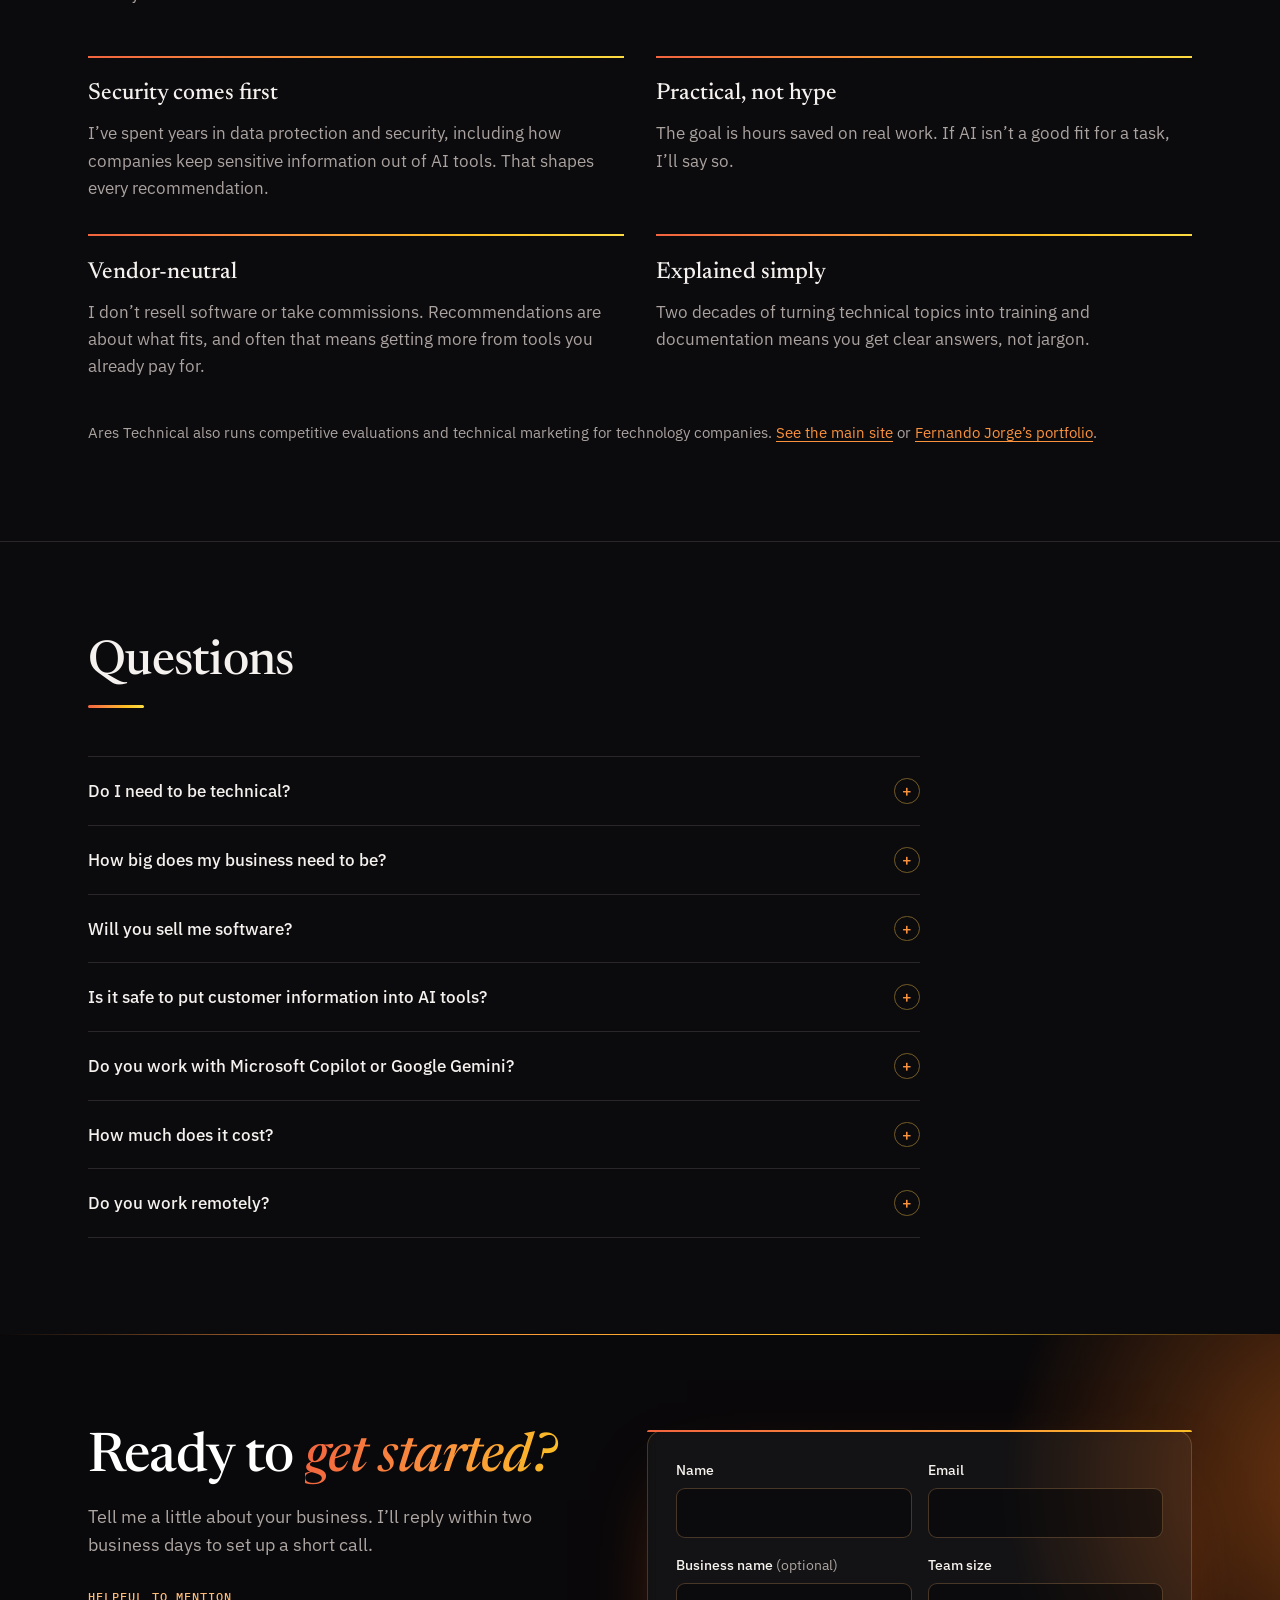
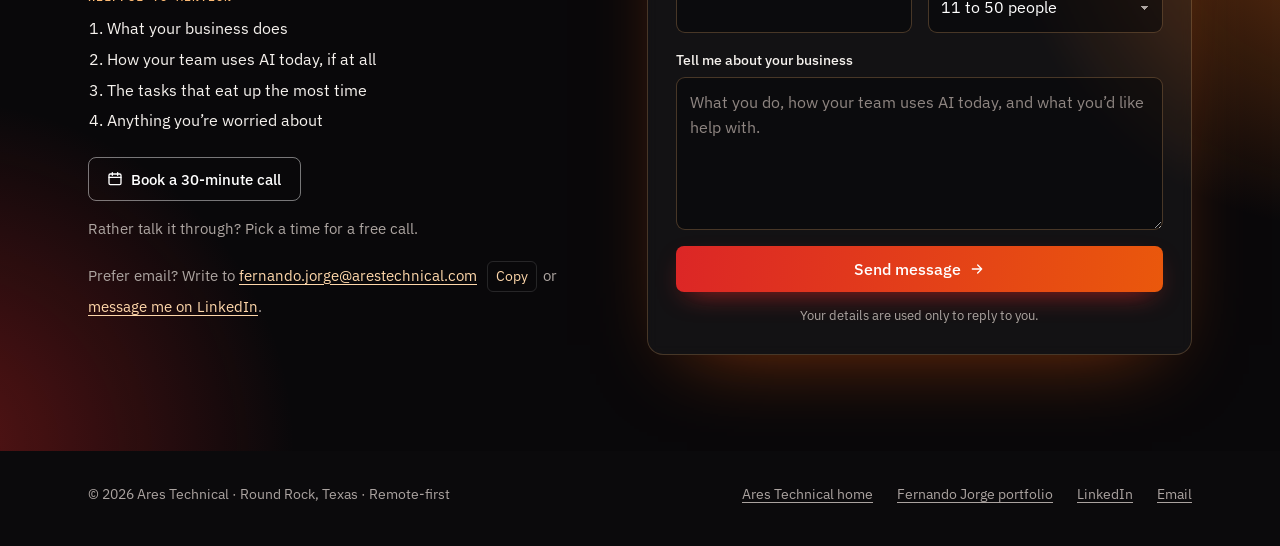
==== commit b4b067a4: "AI page: use cases, Copilot/Gemini readiness, support plan, vendor-neutral; add free safe-use checkl" ====
--- a/ai/index.html
+++ b/ai/index.html
@@ -551,6 +551,19 @@
 .contact .btn-book{background:transparent; color:#fff; border:1px solid rgba(255,255,255,.45)}
 .contact .btn-book:hover{border-color:#fff; background:rgba(255,255,255,.06)}
 .book-call span{font-size:.92rem; color:var(--night-muted)}
+
+/* Use cases */
+.uses{list-style:none; margin:0; padding:0; display:grid; grid-template-columns:repeat(2,1fr); gap:1.25rem}
+.uses > li{background:var(--surface); border:1px solid var(--rule); border-radius:14px; padding:1.5rem 1.6rem; position:relative; overflow:hidden}
+.uses > li::before{content:""; position:absolute; inset:0 0 auto 0; height:3px; background:var(--grad)}
+.uses h3{font-size:1.1rem; font-weight:600; margin:0 0 .2rem}
+.uses > li > p{margin:0 0 .8rem; color:var(--muted); font-size:.92rem}
+.uses ul{margin:0; padding-left:1.1rem; font-size:.97rem}
+.uses ul li{margin:.25rem 0}
+.uses ul li::marker{color:var(--accent)}
+@media (max-width:760px){ .uses{grid-template-columns:1fr} }
+.why{grid-template-columns:repeat(2,1fr)}
+@media (max-width:760px){ .why{grid-template-columns:1fr} }
 </style>
 </head>
 <body>
@@ -590,7 +603,7 @@
         <a class="btn btn-primary" href="#contact">Book a readiness review <svg viewBox="0 0 24 24" fill="none" stroke="currentColor" stroke-width="2" stroke-linecap="round" stroke-linejoin="round"><path d="M5 12h14M13 6l6 6-6 6"/></svg></a>
         <a class="btn btn-ghost" href="#packages">See how I help</a>
       </div>
-      <p class="hero-note">Plain language, no jargon. Remote-first, based in Texas.</p>
+      <p class="hero-note">Plain language, no jargon. Remote-first, based in Round Rock, Texas.<br>Not ready to talk yet? <a href="/ai/checklist/">Get the free AI safe-use checklist →</a></p>
     </div>
 
     <figure class="readout snap" id="readout" aria-label="Illustration of an AI readiness snapshot for a small business">
@@ -627,11 +640,26 @@
   </div>
 </section>
 
+<section class="block" id="examples" aria-labelledby="uses-h">
+  <div class="wrap">
+    <div class="sec-head">
+      <h2 id="uses-h">Where AI helps first</h2>
+      <p>A few common starting points. Your readiness review finds the ones that fit your business.</p>
+    </div>
+    <ul class="uses">
+      <li><h3>Professional services</h3><p>Accounting, legal, real estate, agencies</p><ul><li>First drafts of client emails and proposals</li><li>Meeting and document summaries</li><li>Checklists and templates for repeat work</li></ul></li>
+      <li><h3>Home services and trades</h3><p>Contractors, HVAC, cleaning, landscaping</p><ul><li>Faster replies to new leads</li><li>Quotes and job summaries written up quickly</li><li>Follow-up reminders that don’t slip</li></ul></li>
+      <li><h3>Retail and restaurants</h3><p>Shops, cafés, salons, local brands</p><ul><li>Replies to online reviews</li><li>Social posts and product descriptions</li><li>Menus, signs and messages in more than one language</li></ul></li>
+      <li><h3>Medical, dental and wellness</h3><p>Clinics and practices, with extra care</p><ul><li>Appointment reminders and patient FAQs</li><li>Summaries of non-clinical paperwork</li><li>Patient information only in tools approved for it</li></ul></li>
+    </ul>
+  </div>
+</section>
+
 <section class="block" id="packages" aria-labelledby="pkg-h">
   <div class="wrap">
     <div class="sec-head">
       <h2 id="pkg-h">How I help</h2>
-      <p>Start with the readiness review. Add the rest only if you need it. Each package has a fixed price, agreed before we start.</p>
+      <p>Start with the readiness review. Add the rest only if you need it. Each package has a fixed price, agreed before we start, and the support plan is month to month.</p>
     </div>
     <ul class="svc-grid two">
       <li class="svc start">
@@ -658,6 +686,18 @@
         <p>Hands-on sessions built around your own work, so people learn to write good prompts, check results and know when not to use AI.</p>
         <ul class="gets"><li>Live sessions, remote or recorded</li><li>Examples from your own tasks</li><li>Follow-up questions answered</li></ul>
       </li>
+      <li class="svc">
+        <span class="num">05</span>
+        <h3>Copilot and Gemini readiness</h3>
+        <p>AI assistants like Microsoft Copilot and Google Gemini can search everything a person has access to. Before you switch them on, I check who can see which files, so a payroll sheet or client contract shared too widely doesn’t show up in someone’s AI answer.</p>
+        <ul class="gets"><li>A review of file sharing and permissions</li><li>Fixes for overshared folders and links</li><li>A safe rollout plan for your team</li></ul>
+      </li>
+      <li class="svc">
+        <span class="num">06</span>
+        <h3>Ongoing AI support plan</h3>
+        <p>AI tools change every month. A light monthly plan keeps your setup safe and useful without hiring anyone.</p>
+        <ul class="gets"><li>A monthly check-in call</li><li>New tools reviewed before your team uses them</li><li>Policy and settings updated as tools change</li></ul>
+      </li>
     </ul>
   </div>
 </section>
@@ -672,10 +712,10 @@
       <li><span class="dot"></span><span class="step">01</span><h3>Talk</h3><p>A free call about your business, your team and what you hope AI can do.</p><p class="out"><b>You get</b>A clear yes or no on fit</p></li>
       <li><span class="dot"></span><span class="step">02</span><h3>Review</h3><p>I look at how work gets done today and where AI helps or adds risk.</p><p class="out"><b>You get</b>Your readiness snapshot and plan</p></li>
       <li><span class="dot"></span><span class="step">03</span><h3>Set up</h3><p>We choose tools, configure them and put simple rules in writing.</p><p class="out"><b>You get</b>Working tools and a policy</p></li>
-      <li><span class="dot"></span><span class="step">04</span><h3>Train</h3><p>Your team learns on real tasks, and I check in once things are running.</p><p class="out"><b>You get</b>A team that uses AI with confidence</p></li>
+      <li><span class="dot"></span><span class="step">04</span><h3>Train</h3><p>Your team learns on real tasks. An optional monthly plan keeps things on track.</p><p class="out"><b>You get</b>A team that uses AI with confidence</p></li>
     </ol>
     <div class="mid-cta">
-      <p><strong>Not sure you’re ready?</strong> That’s what the first call is for. No preparation needed.</p>
+      <p><strong>Not sure you’re ready?</strong> That’s what the free first call is for. No preparation needed. Or start with the <a href="/ai/checklist/">free AI safe-use checklist</a>.</p>
       <div class="mid-cta-btns"><a class="btn btn-primary" href="https://calendly.com/fernando-jorge-arestechnical/30min" target="_blank" rel="noopener"><svg viewBox="0 0 24 24" fill="none" stroke="currentColor" stroke-width="2" stroke-linecap="round" stroke-linejoin="round" aria-hidden="true"><rect x="3" y="4.5" width="18" height="16" rx="2"/><path d="M3 9.5h18M8 2.5v4M16 2.5v4"/></svg>Book a free 30-minute call</a><a class="btn btn-ghost" href="#contact">Send a message</a></div>
     </div>
   </div>
@@ -690,6 +730,7 @@
     <ul class="why">
       <li><h3>Security comes first</h3><p>I’ve spent years in data protection and security, including how companies keep sensitive information out of AI tools. That shapes every recommendation.</p></li>
       <li><h3>Practical, not hype</h3><p>The goal is hours saved on real work. If AI isn’t a good fit for a task, I’ll say so.</p></li>
+      <li><h3>Vendor-neutral</h3><p>I don’t resell software or take commissions. Recommendations are about what fits, and often that means getting more from tools you already pay for.</p></li>
       <li><h3>Explained simply</h3><p>Two decades of turning technical topics into training and documentation means you get clear answers, not jargon.</p></li>
     </ul>
     <p class="back-tech">Ares Technical also runs competitive evaluations and technical marketing for technology companies. <a href="/">See the main site</a> or <a href="/fernando/">Fernando Jorge’s portfolio</a>.</p>
@@ -704,6 +745,7 @@
       <details><summary>How big does my business need to be?</summary><p>There’s no minimum. The packages work well for teams of roughly 2 to 100 people. If you’re larger, we can scope something that fits.</p></details>
       <details><summary>Will you sell me software?</summary><p>No. I don’t resell AI tools or take commissions, so recommendations are based on what fits your business. Often that means making better use of tools you already pay for.</p></details>
       <details><summary>Is it safe to put customer information into AI tools?</summary><p>Sometimes, with the right tool and settings, and sometimes not at all. Sorting that out is a core part of the readiness review and the safe-use policy.</p></details>
+      <details><summary>Do you work with Microsoft Copilot or Google Gemini?</summary><p>Yes. Both can search the files a person has access to, so the most important step happens before you turn them on: making sure sensitive files aren’t shared more widely than they should be. I help with that, then with setup and training.</p></details>
       <details><summary>How much does it cost?</summary><p>Each package has a fixed price, agreed before any work starts. The readiness review is the smallest commitment and tells you whether the rest is worth doing.</p></details>
       <details><summary>Do you work remotely?</summary><p>Yes. Everything can be done over video calls, so location doesn’t matter.</p></details>
     </div>
@@ -873,7 +915,7 @@
   // reveal on scroll
   if("IntersectionObserver" in window && !reduce){
     var io=new IntersectionObserver(function(es){es.forEach(function(e){if(e.isIntersecting){e.target.classList.add("in"); io.unobserve(e.target)}})},{rootMargin:"0px 0px -8% 0px"});
-    [].forEach.call(document.querySelectorAll(".sec-head, .pain li, .svc, .process li, .why li, .faq details, .mid-cta"),function(el){
+    [].forEach.call(document.querySelectorAll(".sec-head, .pain li, .uses > li, .svc, .process li, .why li, .faq details, .mid-cta"),function(el){
       if(el.getBoundingClientRect().top>innerHeight){el.classList.add("rv"); io.observe(el)}
     });
   }
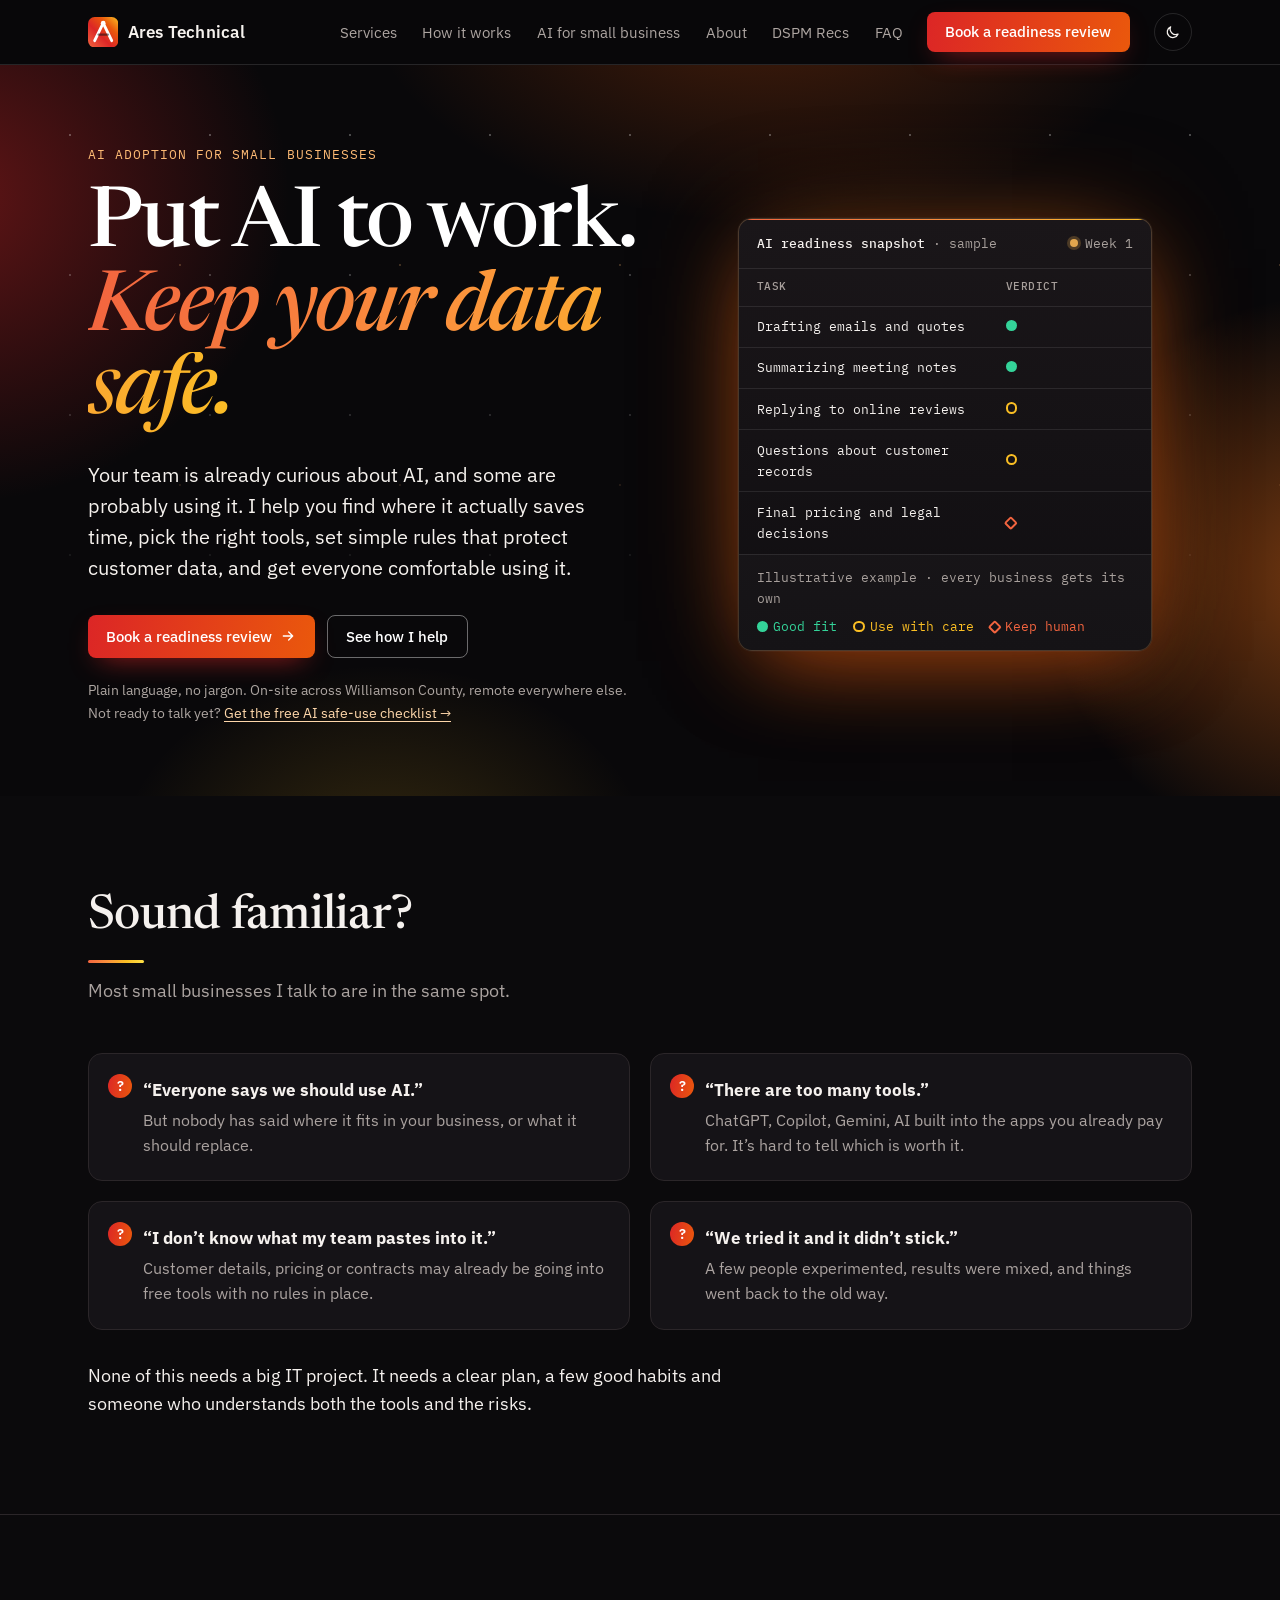
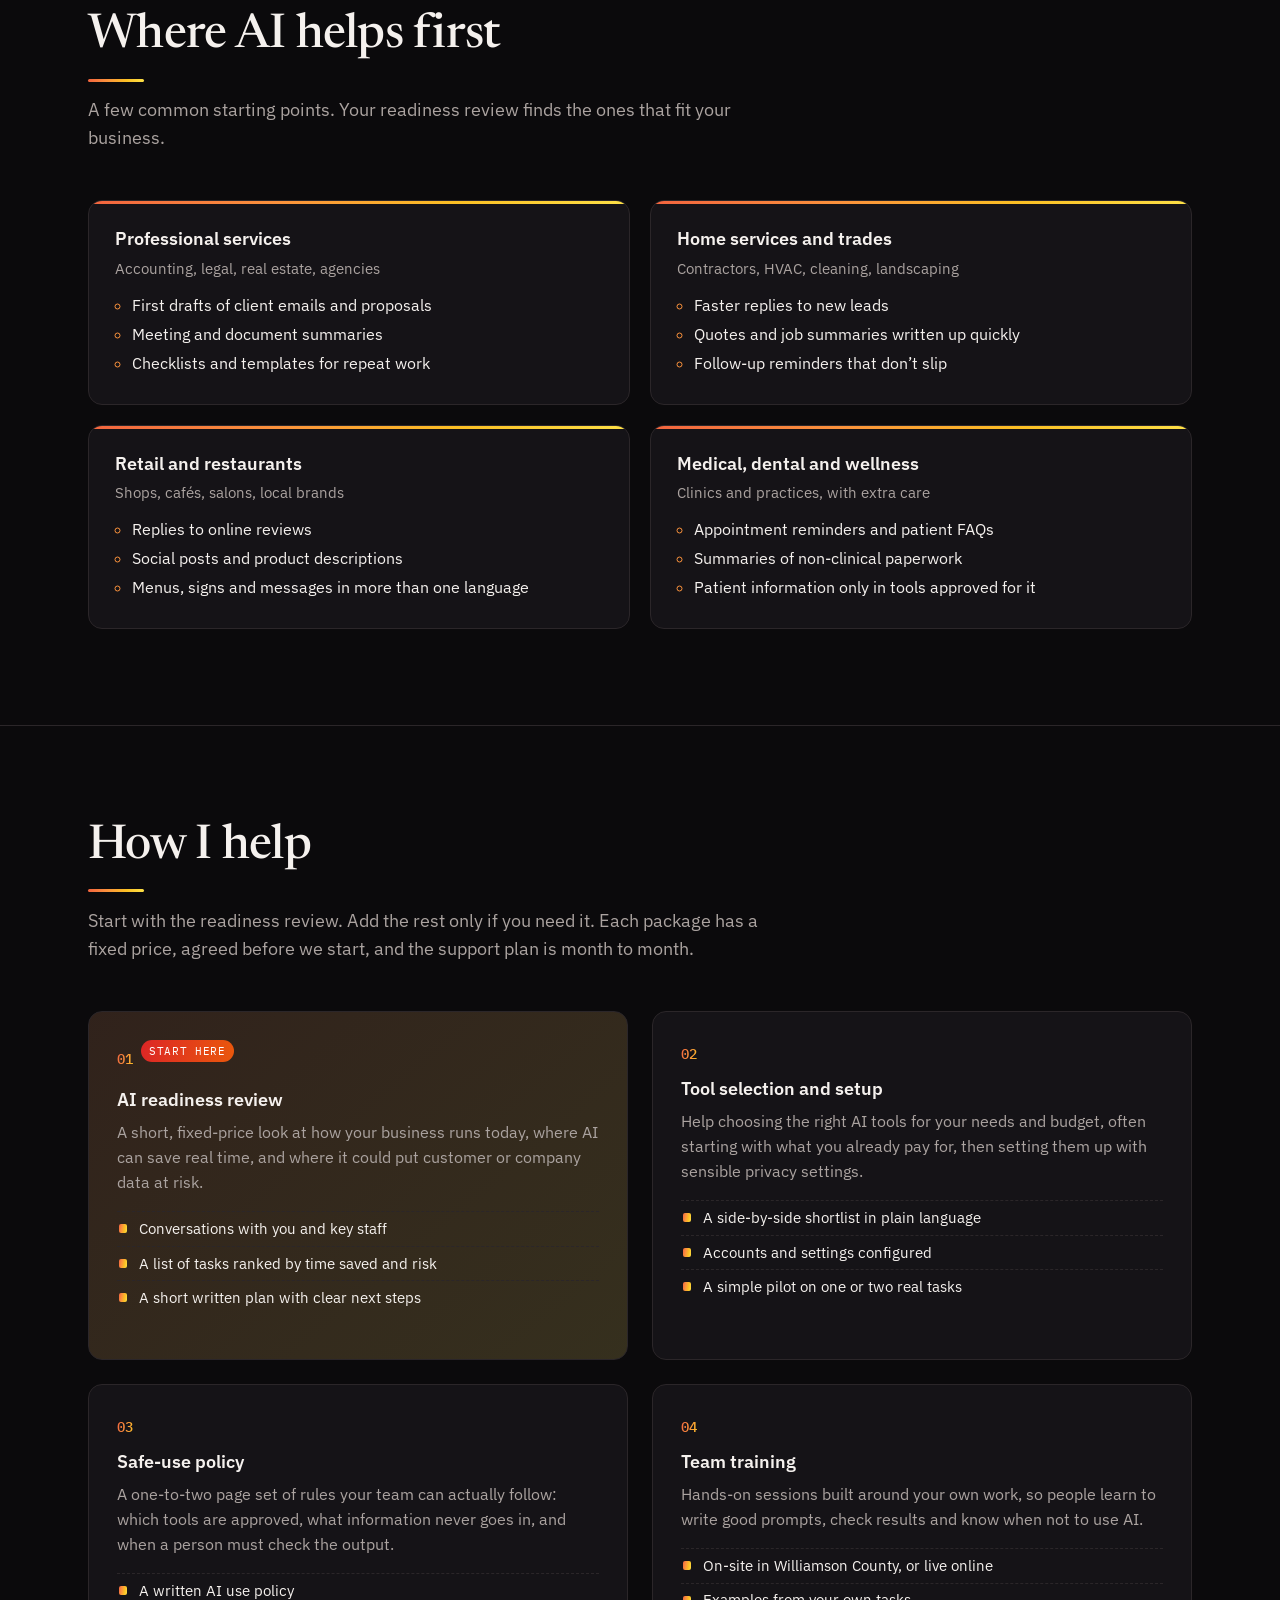
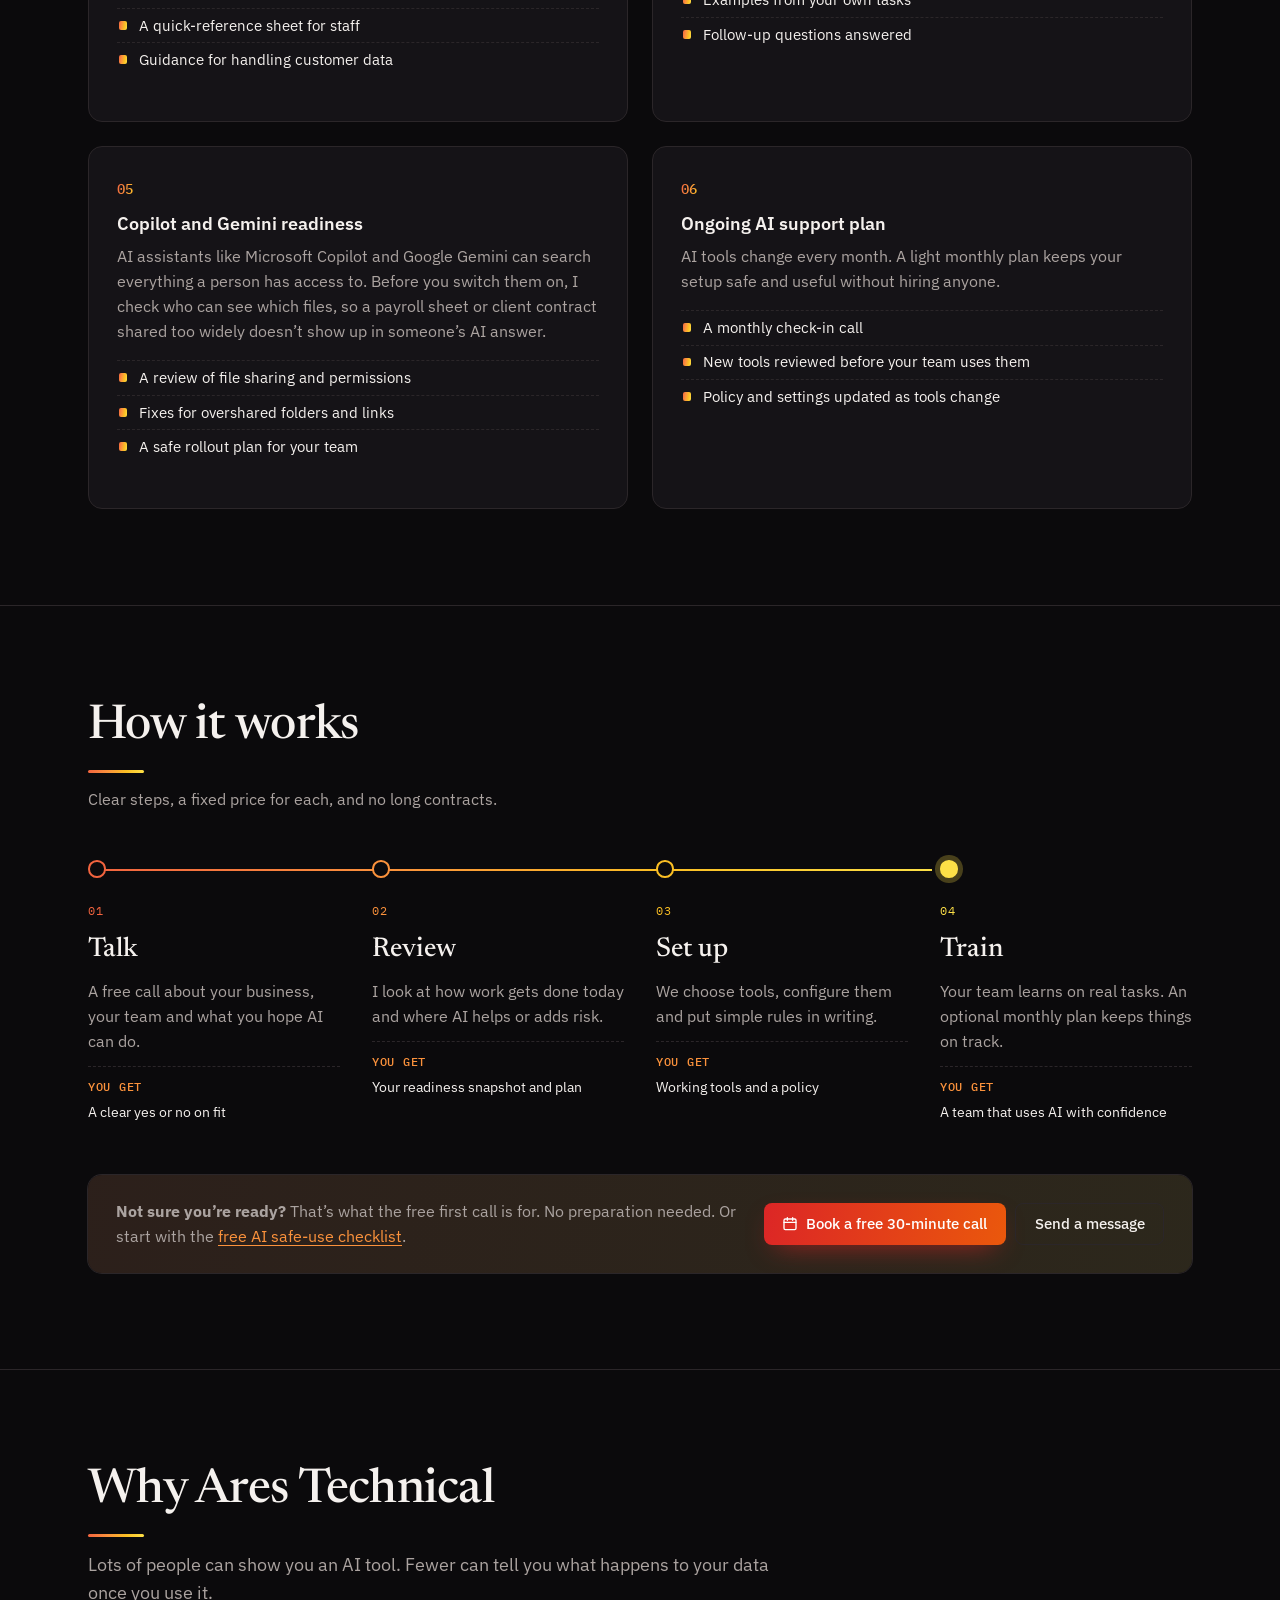
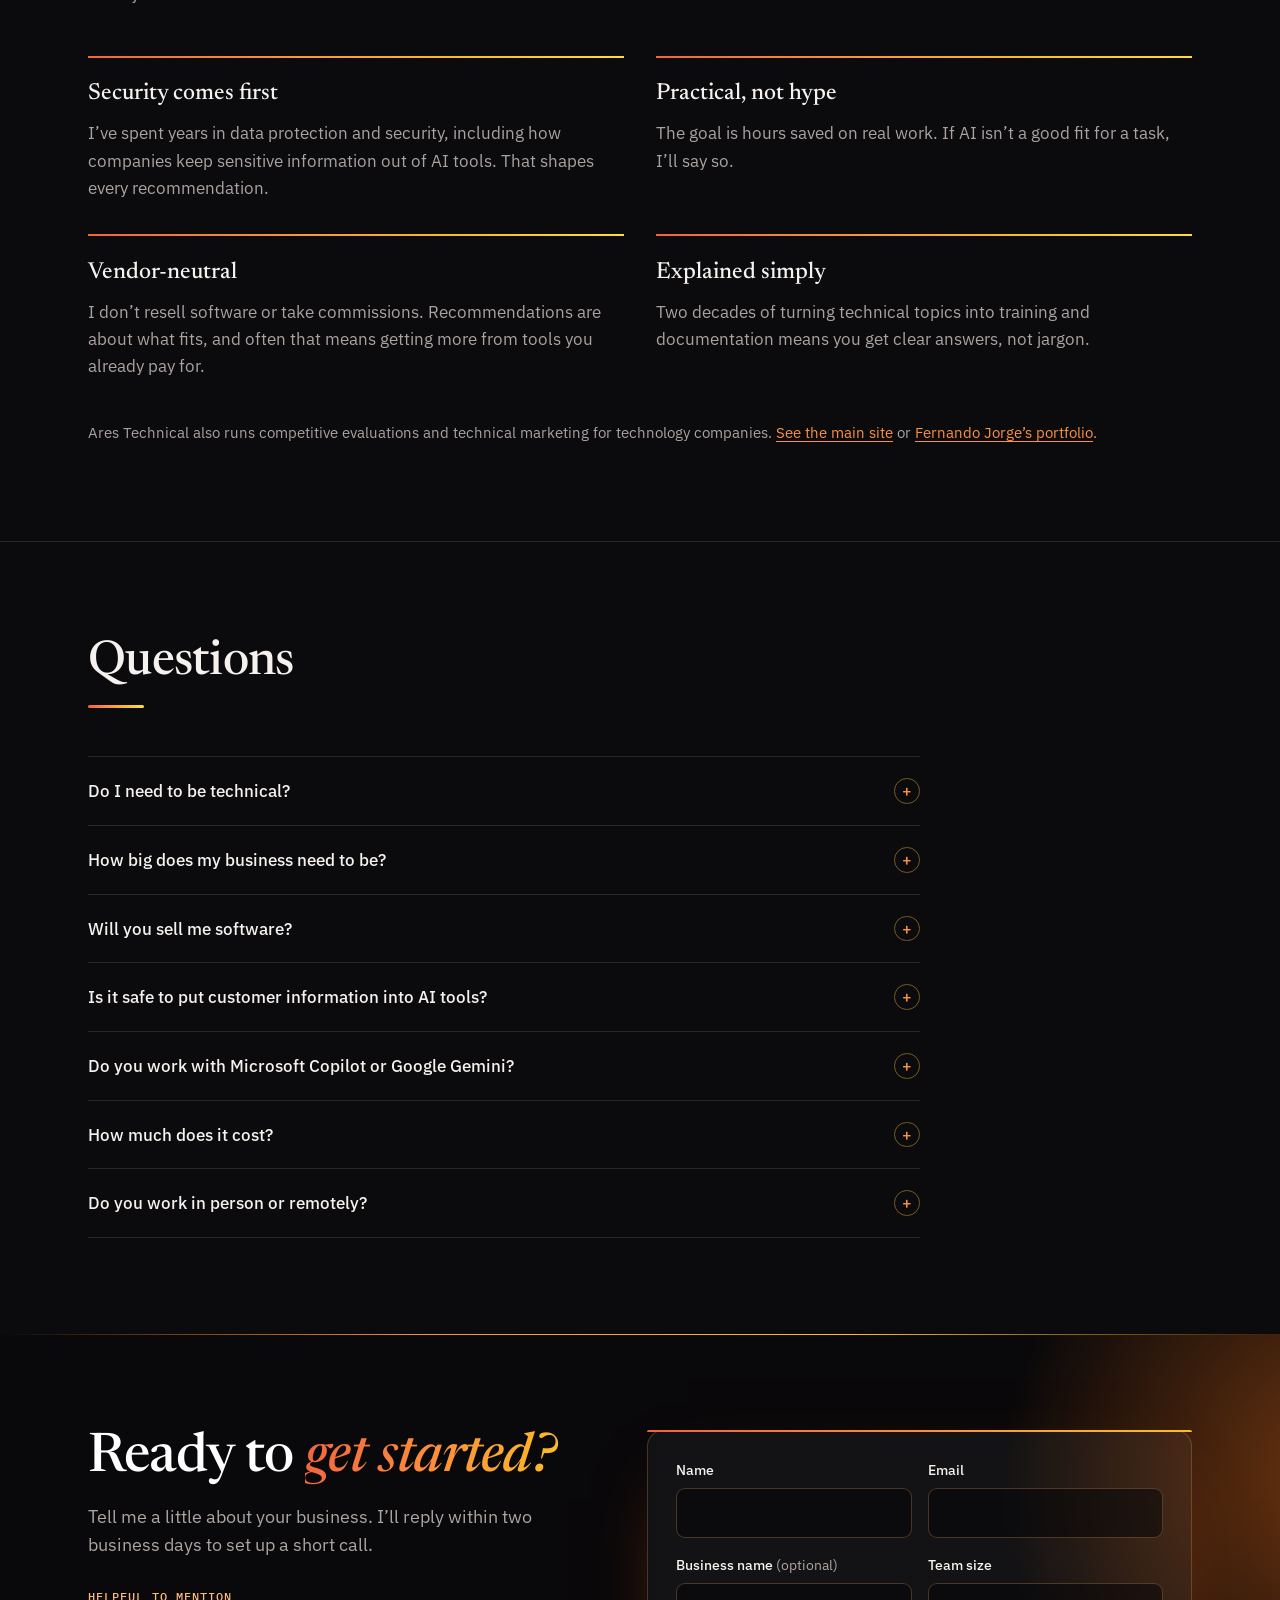
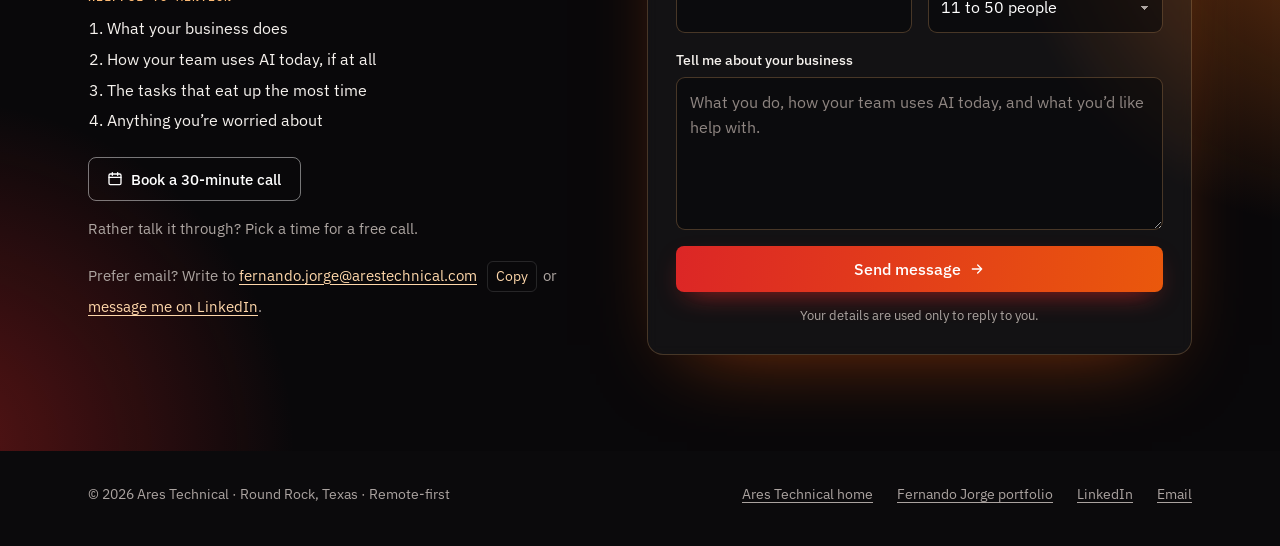
==== commit dc4a4ba4: "AI page: on-site visits and training across Williamson County Co-Authored-By: Claude Opus 5.5 <norep" ====
--- a/ai/index.html
+++ b/ai/index.html
@@ -19,7 +19,7 @@
 <link rel="preconnect" href="https://fonts.gstatic.com" crossorigin>
 <link href="https://fonts.googleapis.com/css2?family=Newsreader:ital,opsz,wght@0,6..72,400;0,6..72,500;1,6..72,400&family=IBM+Plex+Sans:wght@400;500;600&family=IBM+Plex+Mono:wght@400;500&display=swap" rel="stylesheet">
 <script type="application/ld+json">
-{"@context":"https://schema.org","@type":"Service","name":"AI adoption for small businesses","serviceType":"AI adoption consulting","url":"https://arestechnical.com/ai/","areaServed":"US","provider":{"@type":"ProfessionalService","name":"Ares Technical","url":"https://arestechnical.com/","email":"fernando.jorge@arestechnical.com"}}
+{"@context":"https://schema.org","@type":"Service","name":"AI adoption for small businesses","serviceType":"AI adoption consulting","url":"https://arestechnical.com/ai/","areaServed":["Williamson County, Texas","US"],"provider":{"@type":"ProfessionalService","name":"Ares Technical","url":"https://arestechnical.com/","email":"fernando.jorge@arestechnical.com"}}
 </script>
 <style>
 :root{
@@ -603,7 +603,7 @@
         <a class="btn btn-primary" href="#contact">Book a readiness review <svg viewBox="0 0 24 24" fill="none" stroke="currentColor" stroke-width="2" stroke-linecap="round" stroke-linejoin="round"><path d="M5 12h14M13 6l6 6-6 6"/></svg></a>
         <a class="btn btn-ghost" href="#packages">See how I help</a>
       </div>
-      <p class="hero-note">Plain language, no jargon. Remote-first, based in Round Rock, Texas.<br>Not ready to talk yet? <a href="/ai/checklist/">Get the free AI safe-use checklist →</a></p>
+      <p class="hero-note">Plain language, no jargon. On-site across Williamson County, remote everywhere else.<br>Not ready to talk yet? <a href="/ai/checklist/">Get the free AI safe-use checklist →</a></p>
     </div>
 
     <figure class="readout snap" id="readout" aria-label="Illustration of an AI readiness snapshot for a small business">
@@ -684,7 +684,7 @@
         <span class="num">04</span>
         <h3>Team training</h3>
         <p>Hands-on sessions built around your own work, so people learn to write good prompts, check results and know when not to use AI.</p>
-        <ul class="gets"><li>Live sessions, remote or recorded</li><li>Examples from your own tasks</li><li>Follow-up questions answered</li></ul>
+        <ul class="gets"><li>On-site in Williamson County, or live online</li><li>Examples from your own tasks</li><li>Follow-up questions answered</li></ul>
       </li>
       <li class="svc">
         <span class="num">05</span>
@@ -747,7 +747,7 @@
       <details><summary>Is it safe to put customer information into AI tools?</summary><p>Sometimes, with the right tool and settings, and sometimes not at all. Sorting that out is a core part of the readiness review and the safe-use policy.</p></details>
       <details><summary>Do you work with Microsoft Copilot or Google Gemini?</summary><p>Yes. Both can search the files a person has access to, so the most important step happens before you turn them on: making sure sensitive files aren’t shared more widely than they should be. I help with that, then with setup and training.</p></details>
       <details><summary>How much does it cost?</summary><p>Each package has a fixed price, agreed before any work starts. The readiness review is the smallest commitment and tells you whether the rest is worth doing.</p></details>
-      <details><summary>Do you work remotely?</summary><p>Yes. Everything can be done over video calls, so location doesn’t matter.</p></details>
+      <details><summary>Do you work in person or remotely?</summary><p>Both. I visit businesses and run on-site training across Williamson County, including Round Rock, Georgetown, Cedar Park, Leander, Hutto, Taylor and Liberty Hill. Anywhere else, everything works over video calls.</p></details>
     </div>
   </div>
 </section>
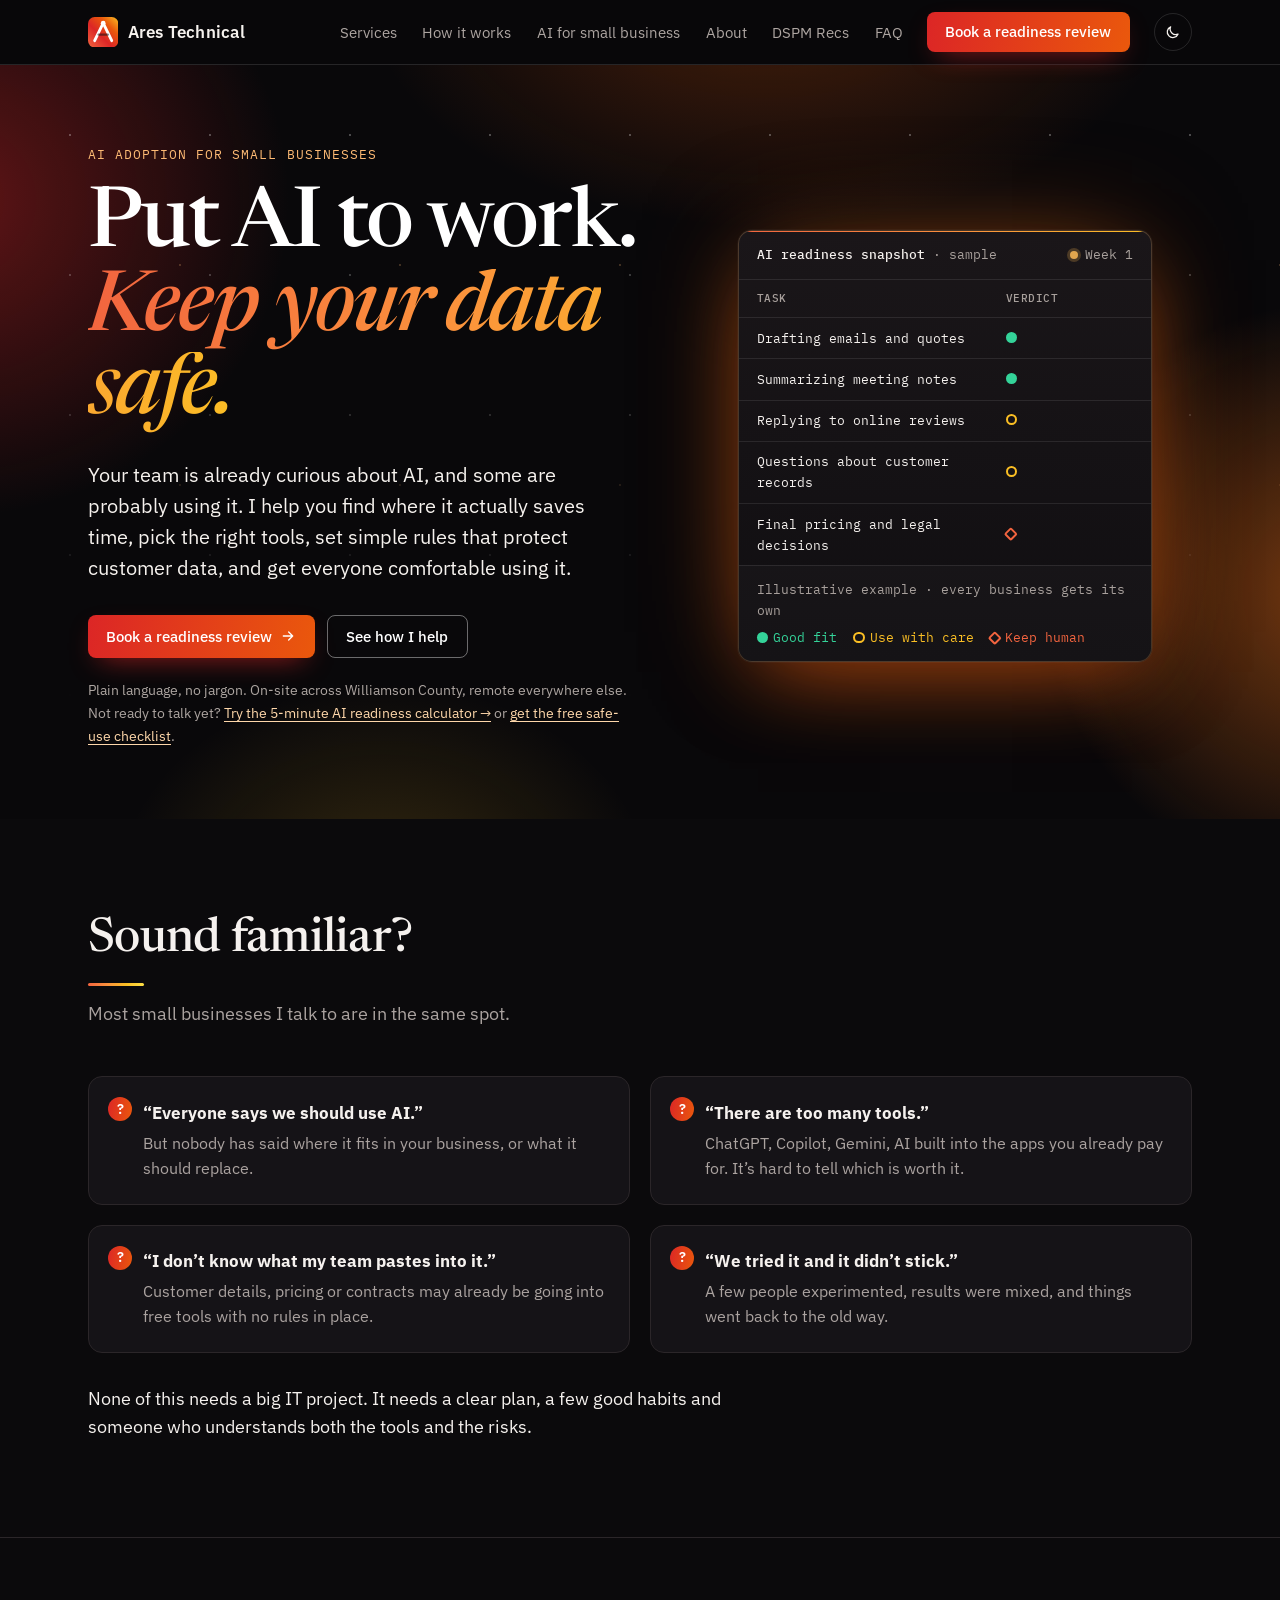
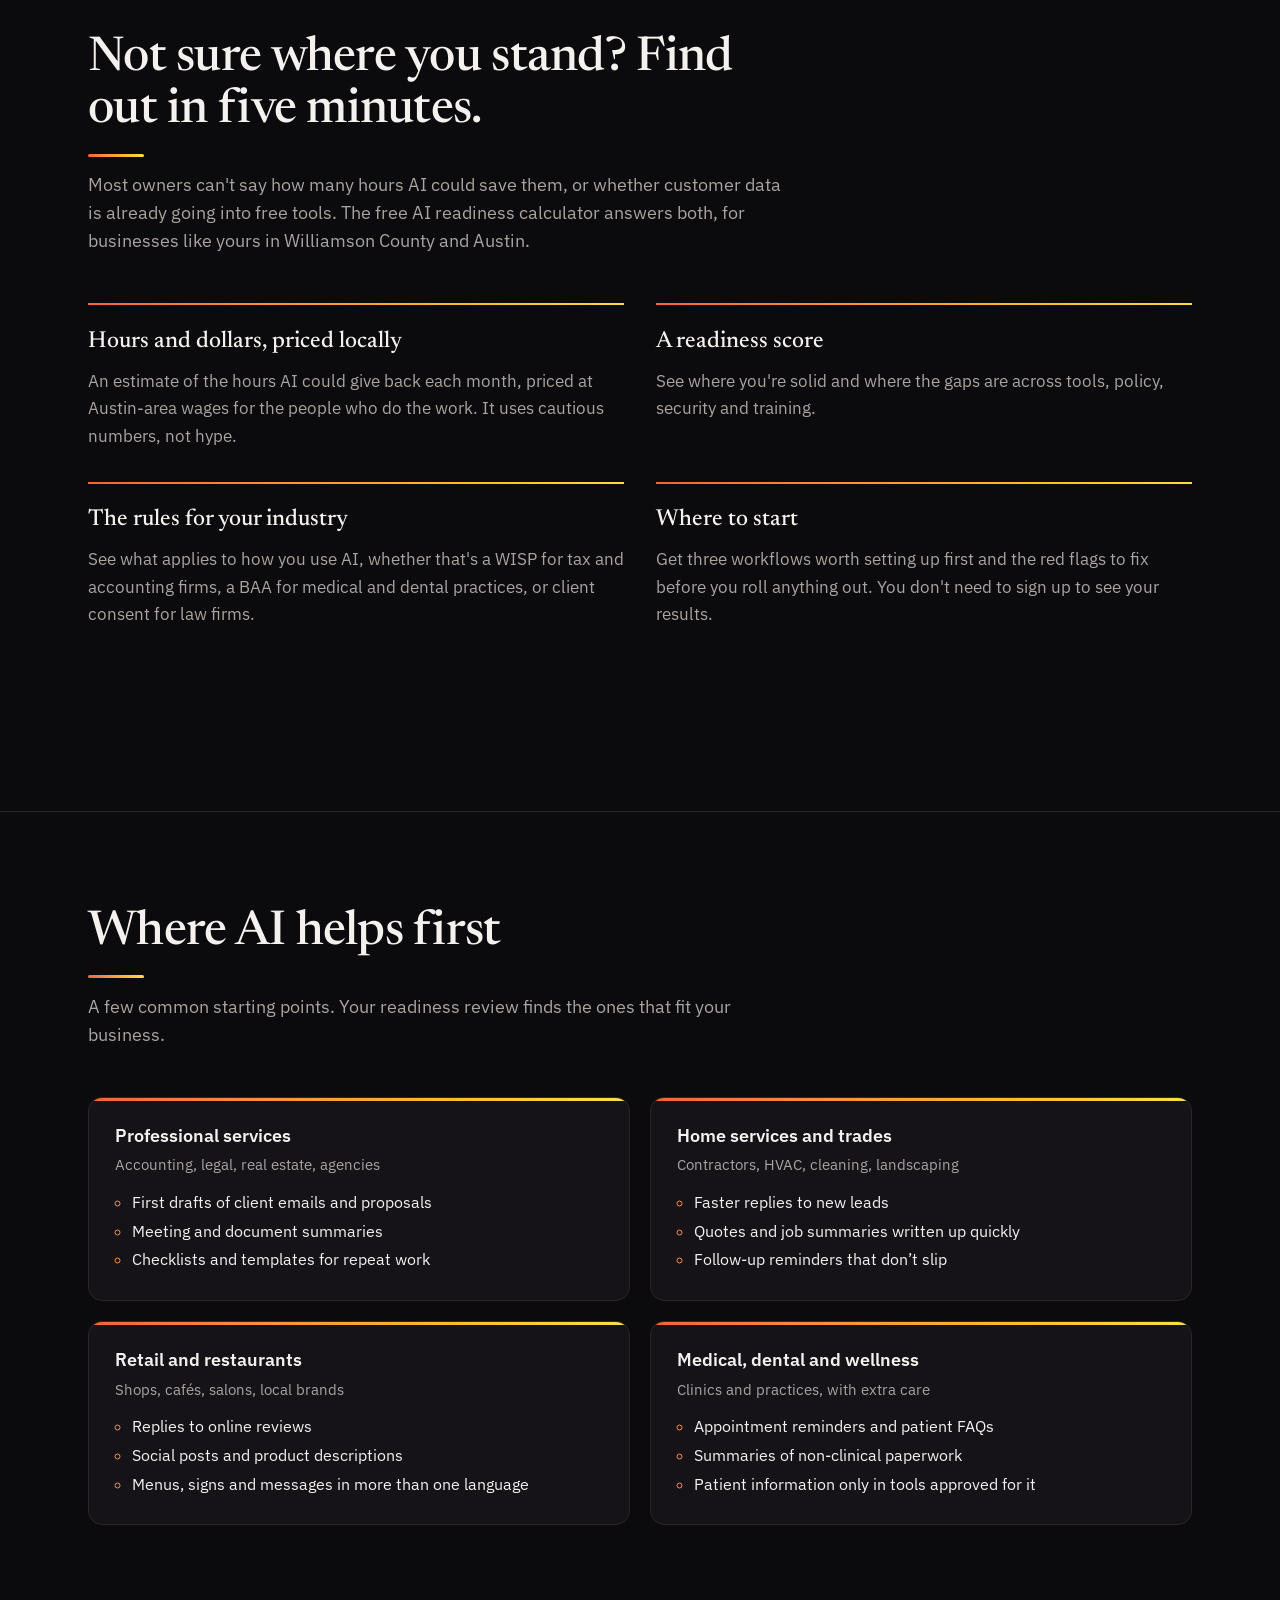
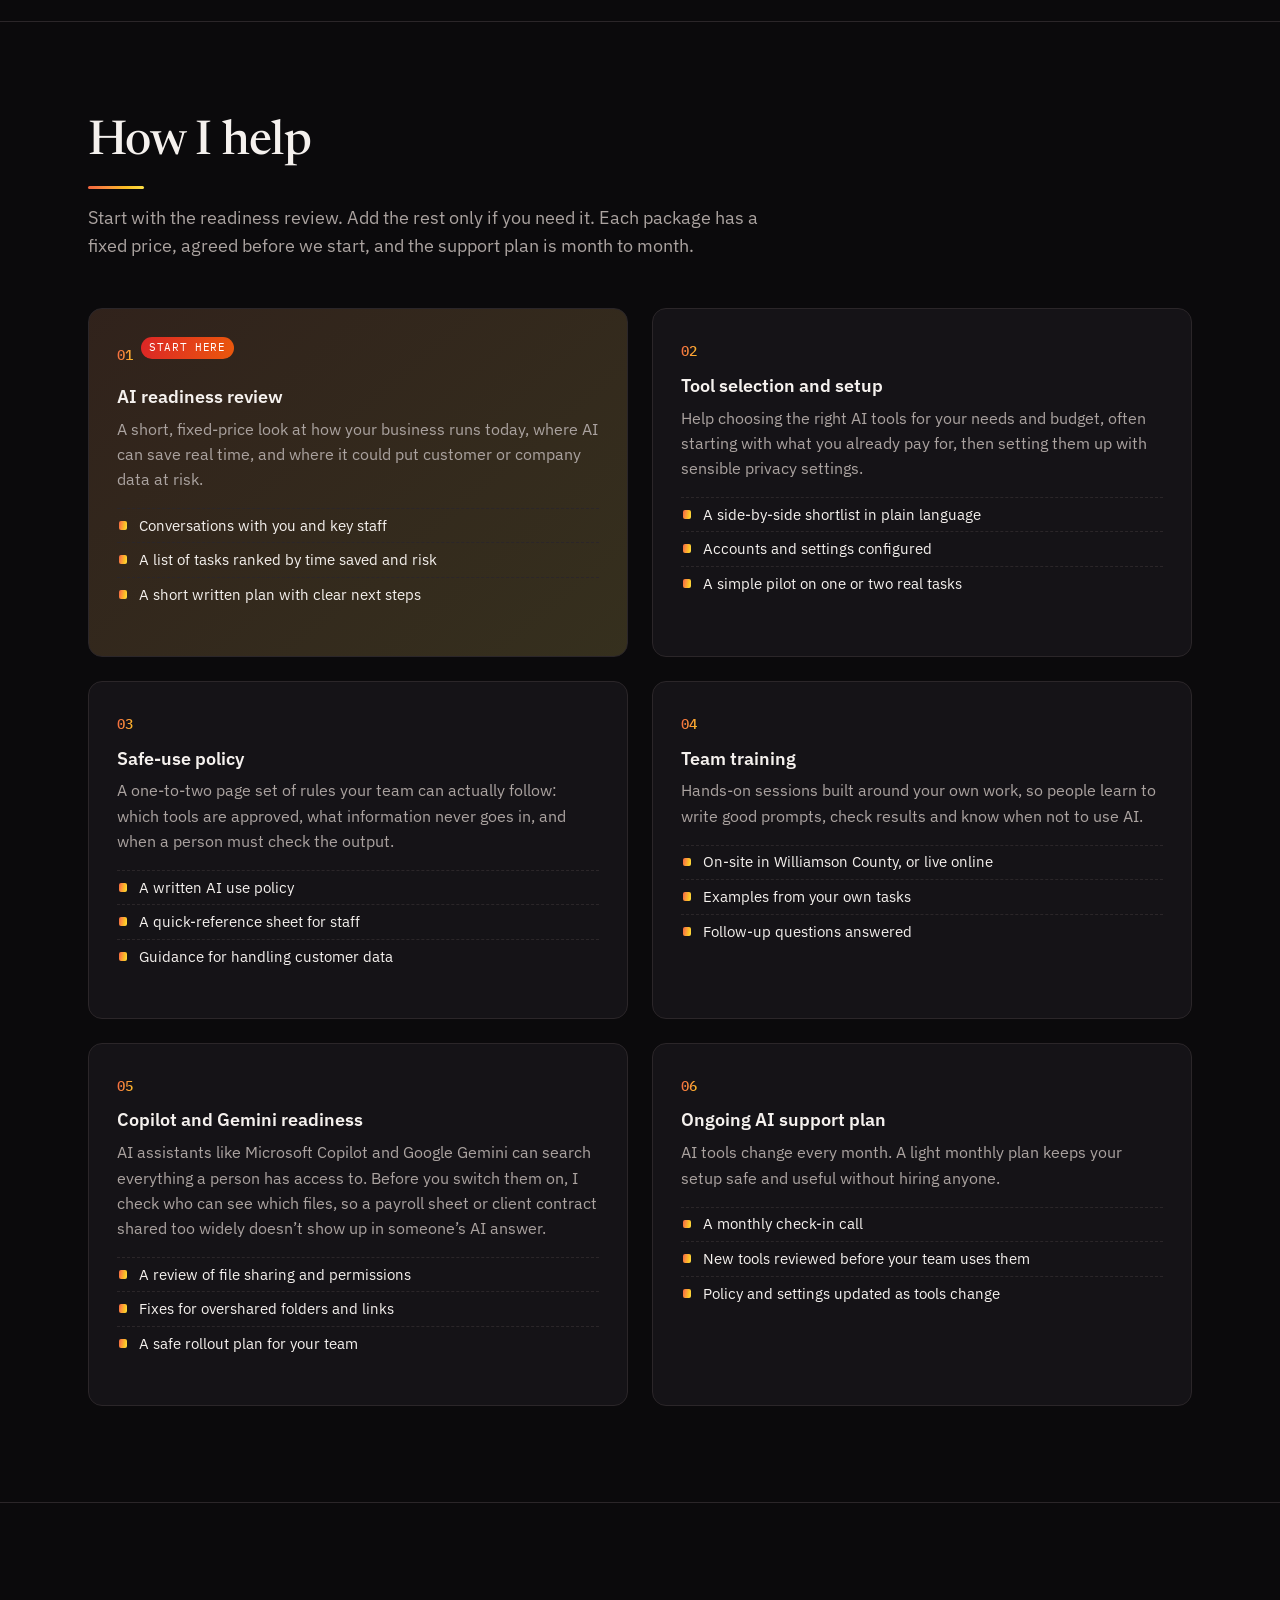
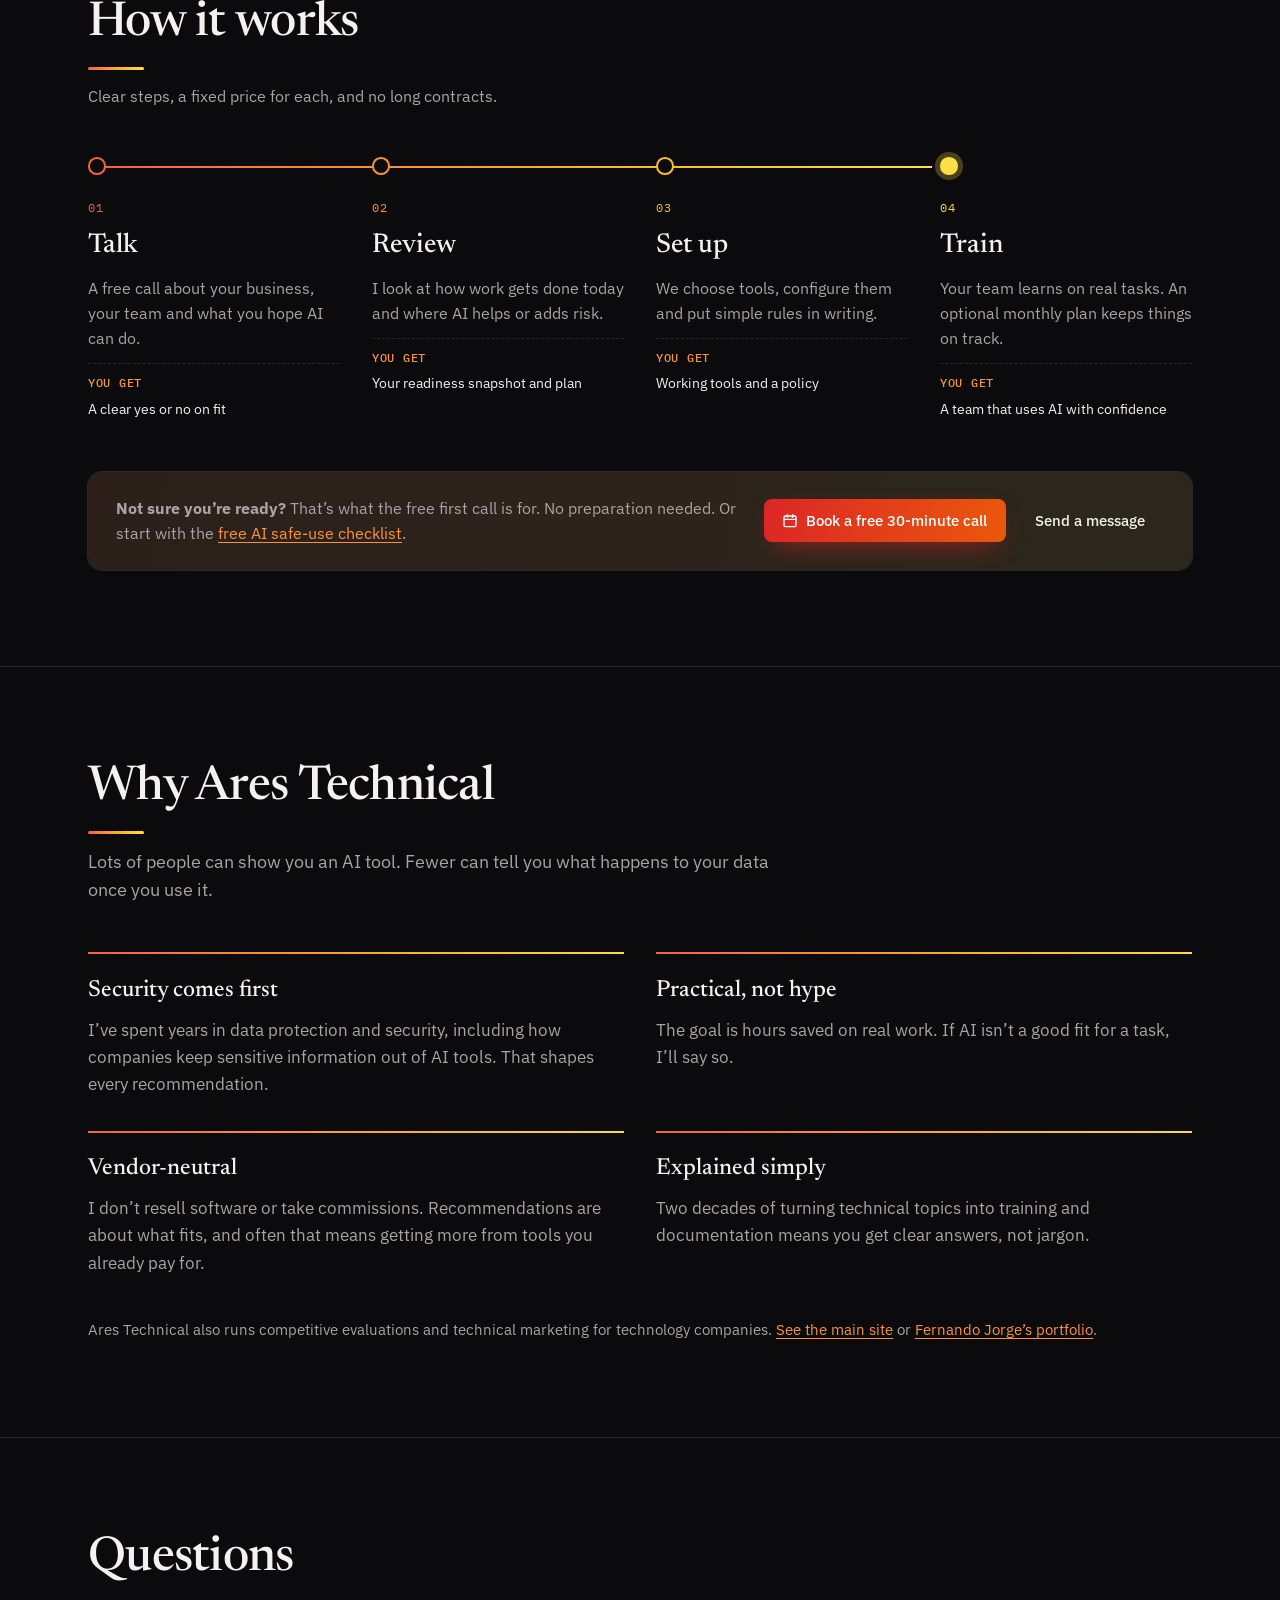
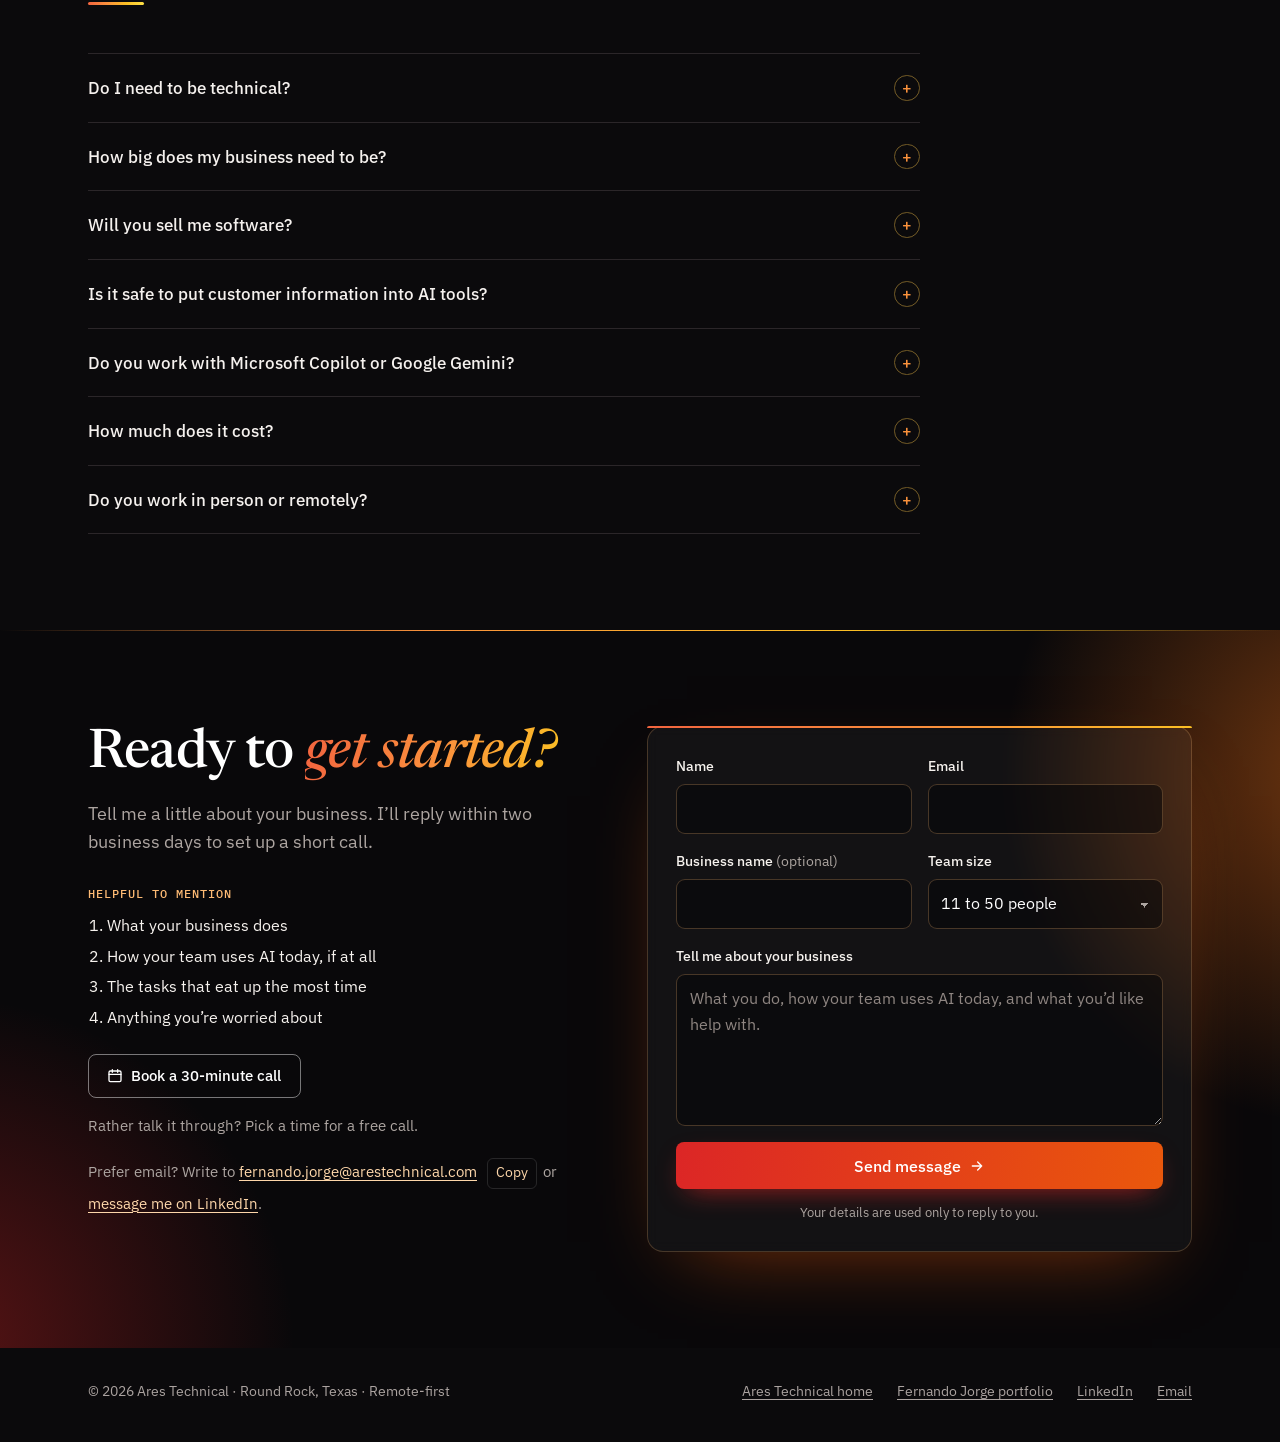
==== commit 5578fb54: "Add AI readiness calculator at /ai/calculator/ - New page: 4-step calculator for Williamson County a" ====
--- a/ai/index.html
+++ b/ai/index.html
@@ -603,7 +603,7 @@
         <a class="btn btn-primary" href="#contact">Book a readiness review <svg viewBox="0 0 24 24" fill="none" stroke="currentColor" stroke-width="2" stroke-linecap="round" stroke-linejoin="round"><path d="M5 12h14M13 6l6 6-6 6"/></svg></a>
         <a class="btn btn-ghost" href="#packages">See how I help</a>
       </div>
-      <p class="hero-note">Plain language, no jargon. On-site across Williamson County, remote everywhere else.<br>Not ready to talk yet? <a href="/ai/checklist/">Get the free AI safe-use checklist →</a></p>
+      <p class="hero-note">Plain language, no jargon. On-site across Williamson County, remote everywhere else.<br>Not ready to talk yet? <a href="/ai/calculator/">Try the 5-minute AI readiness calculator →</a> or <a href="/ai/checklist/">get the free safe-use checklist</a>.</p>
     </div>
 
     <figure class="readout snap" id="readout" aria-label="Illustration of an AI readiness snapshot for a small business">
@@ -637,6 +637,22 @@
       <li><b>“We tried it and it didn’t stick.”</b><p>A few people experimented, results were mixed, and things went back to the old way.</p></li>
     </ul>
     <p class="pain-note">None of this needs a big IT project. It needs a clear plan, a few good habits and someone who understands both the tools and the risks.</p>
+  </div>
+</section>
+
+<section class="block" id="calculator" aria-labelledby="calc-h">
+  <div class="wrap">
+    <div class="sec-head rv">
+      <h2 id="calc-h">Not sure where you stand? Find out in five minutes.</h2>
+      <p>Most owners can't say how many hours AI could save them, or whether customer data is already going into free tools. The free AI readiness calculator answers both, for businesses like yours in Williamson County and Austin.</p>
+    </div>
+    <ul class="why">
+      <li class="rv"><h3>Hours and dollars, priced locally</h3><p>An estimate of the hours AI could give back each month, priced at Austin-area wages for the people who do the work. It uses cautious numbers, not hype.</p></li>
+      <li class="rv"><h3>A readiness score</h3><p>See where you're solid and where the gaps are across tools, policy, security and training.</p></li>
+      <li class="rv"><h3>The rules for your industry</h3><p>See what applies to how you use AI, whether that's a WISP for tax and accounting firms, a BAA for medical and dental practices, or client consent for law firms.</p></li>
+      <li class="rv"><h3>Where to start</h3><p>Get three workflows worth setting up first and the red flags to fix before you roll anything out. You don't need to sign up to see your results.</p></li>
+    </ul>
+    <p class="rv" style="margin-top:28px"><a class="btn btn-primary" href="/ai/calculator/">Start the free calculator <svg viewBox="0 0 24 24" fill="none" stroke="currentColor" stroke-width="2" stroke-linecap="round" stroke-linejoin="round"><path d="M5 12h14M13 6l6 6-6 6"></path></svg></a></p>
   </div>
 </section>
 
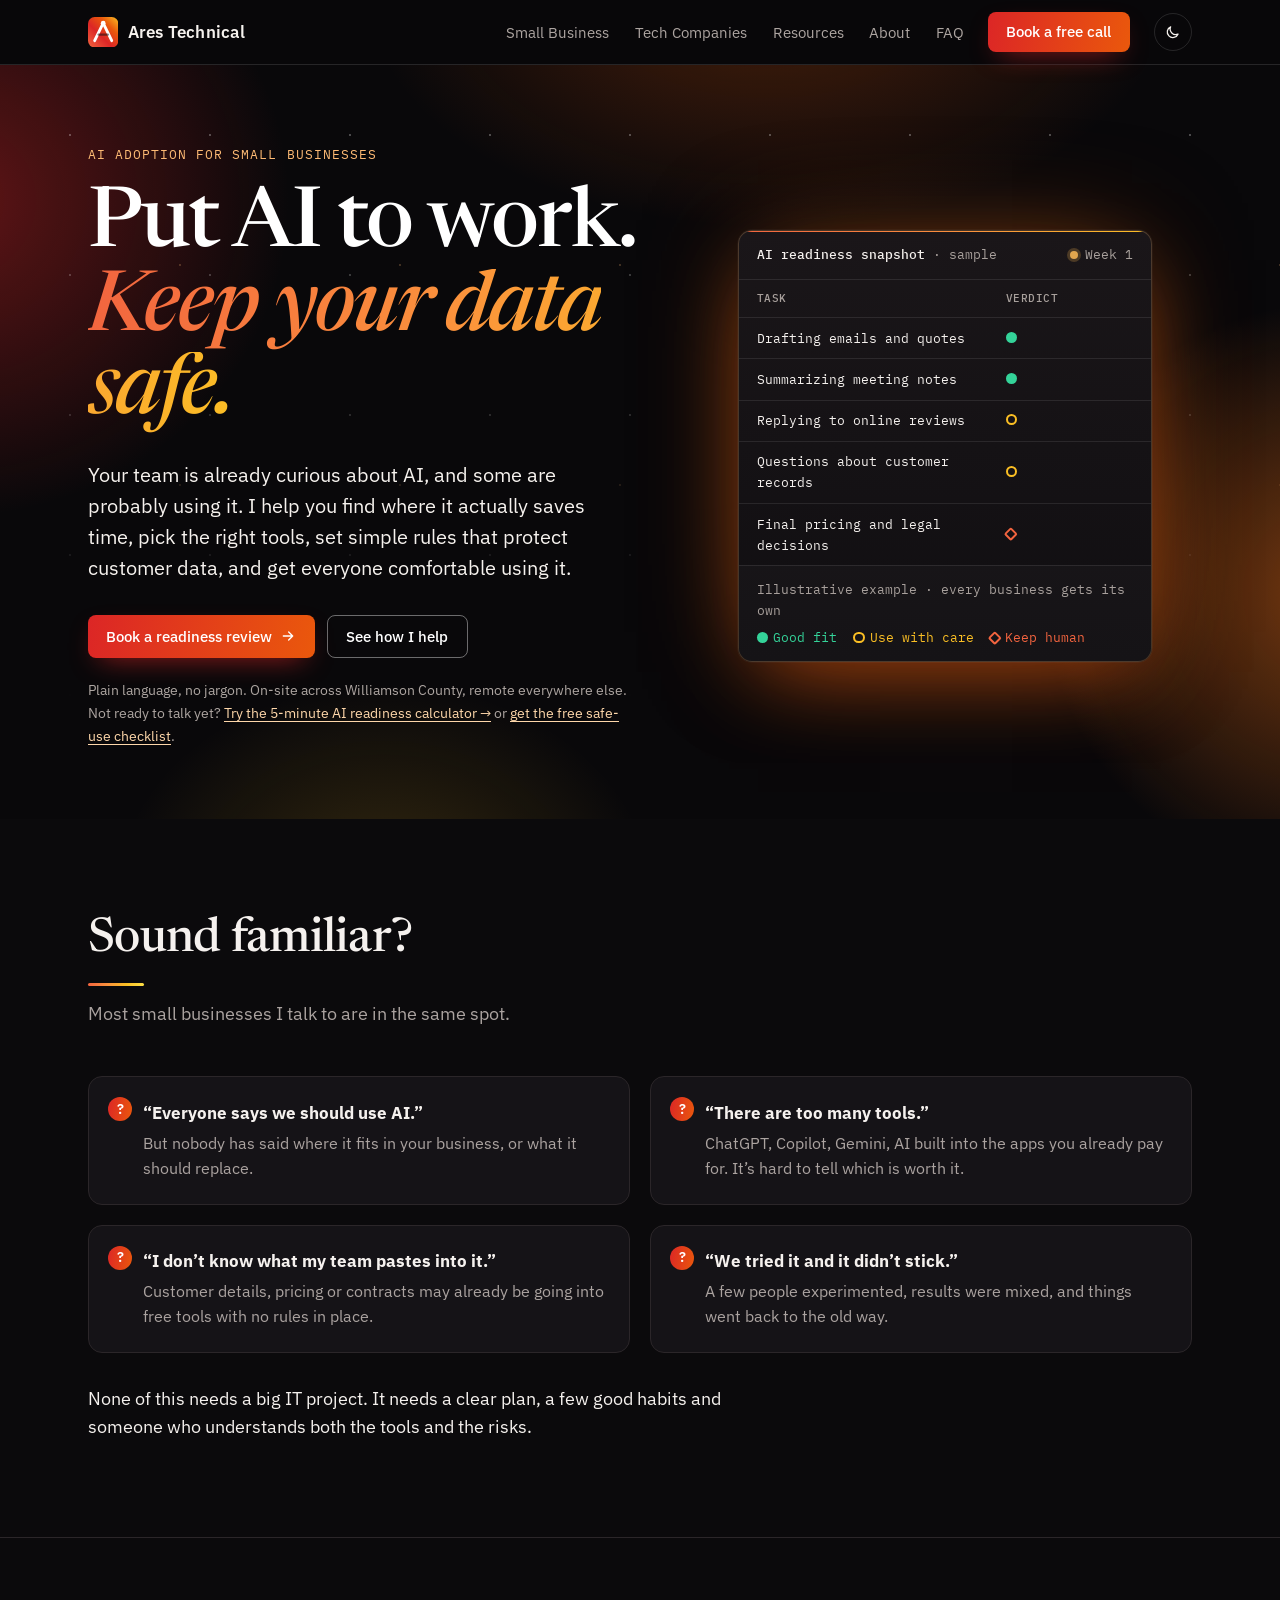
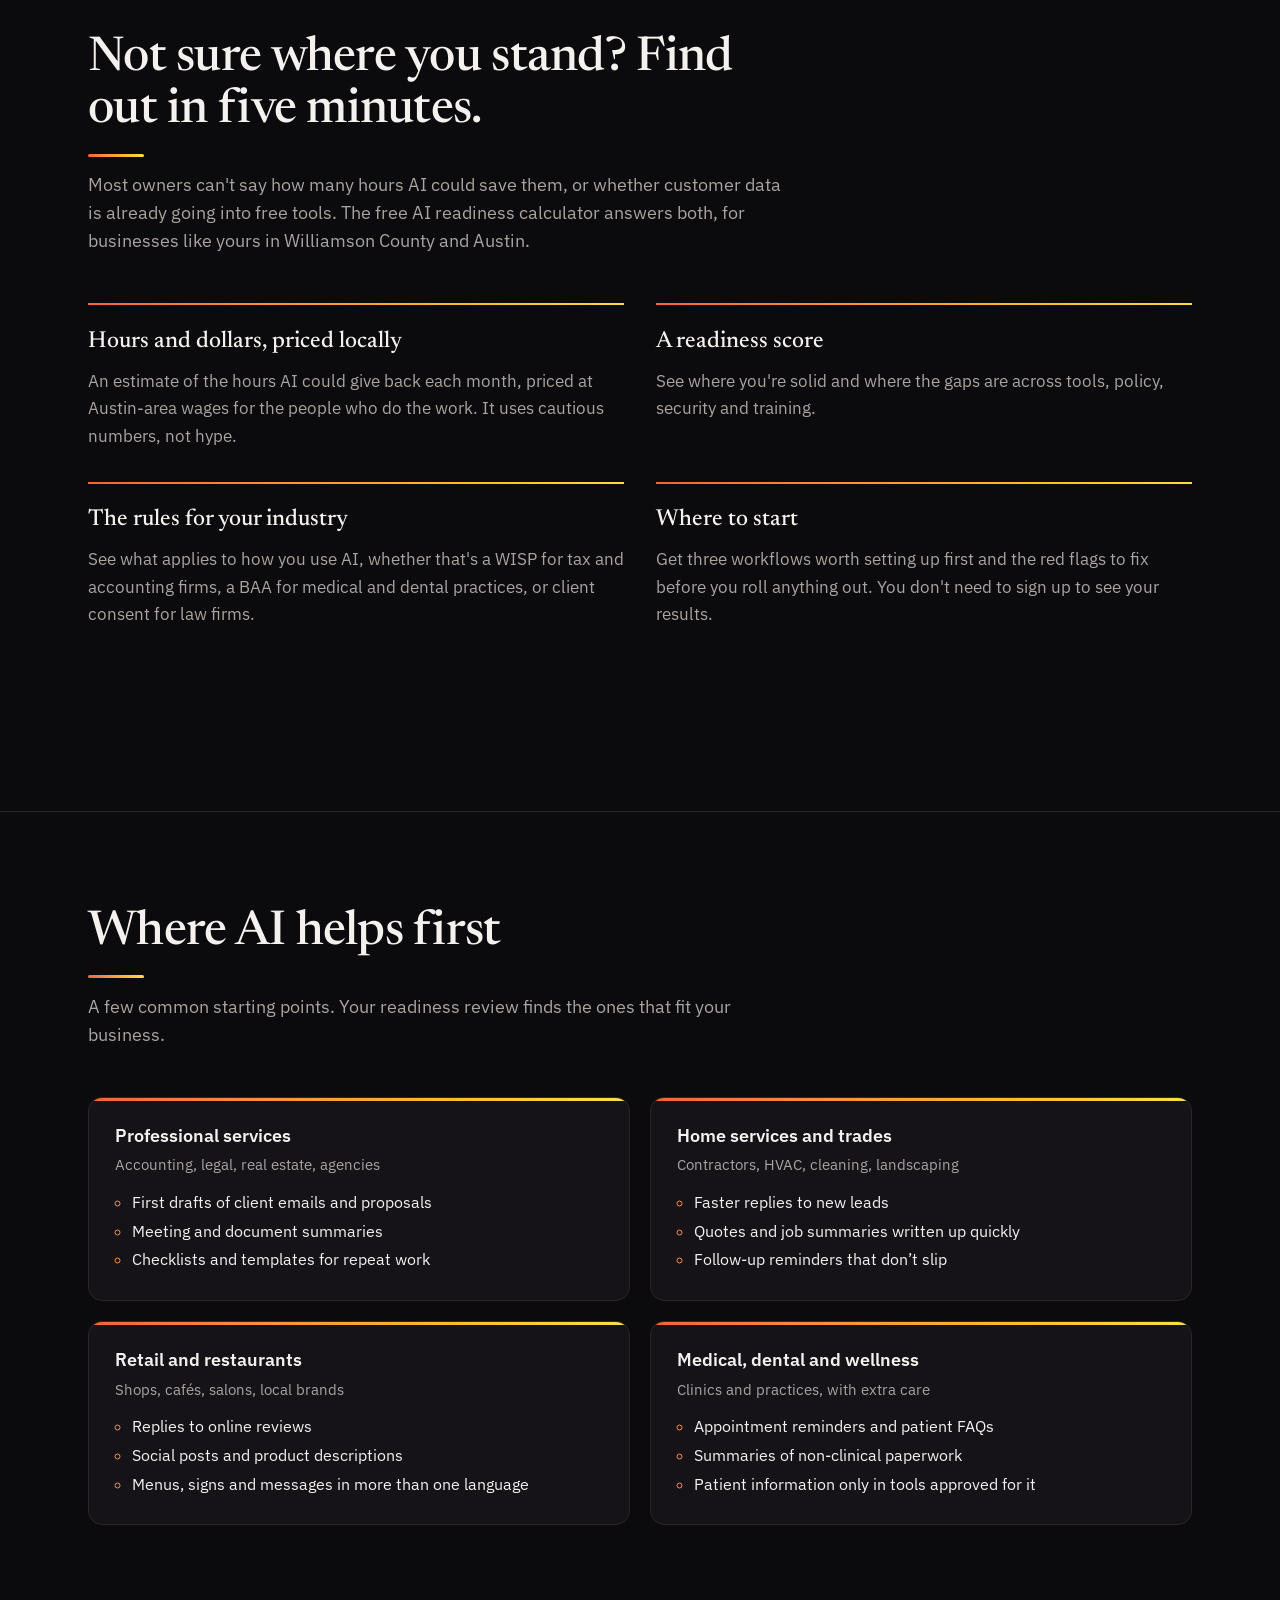
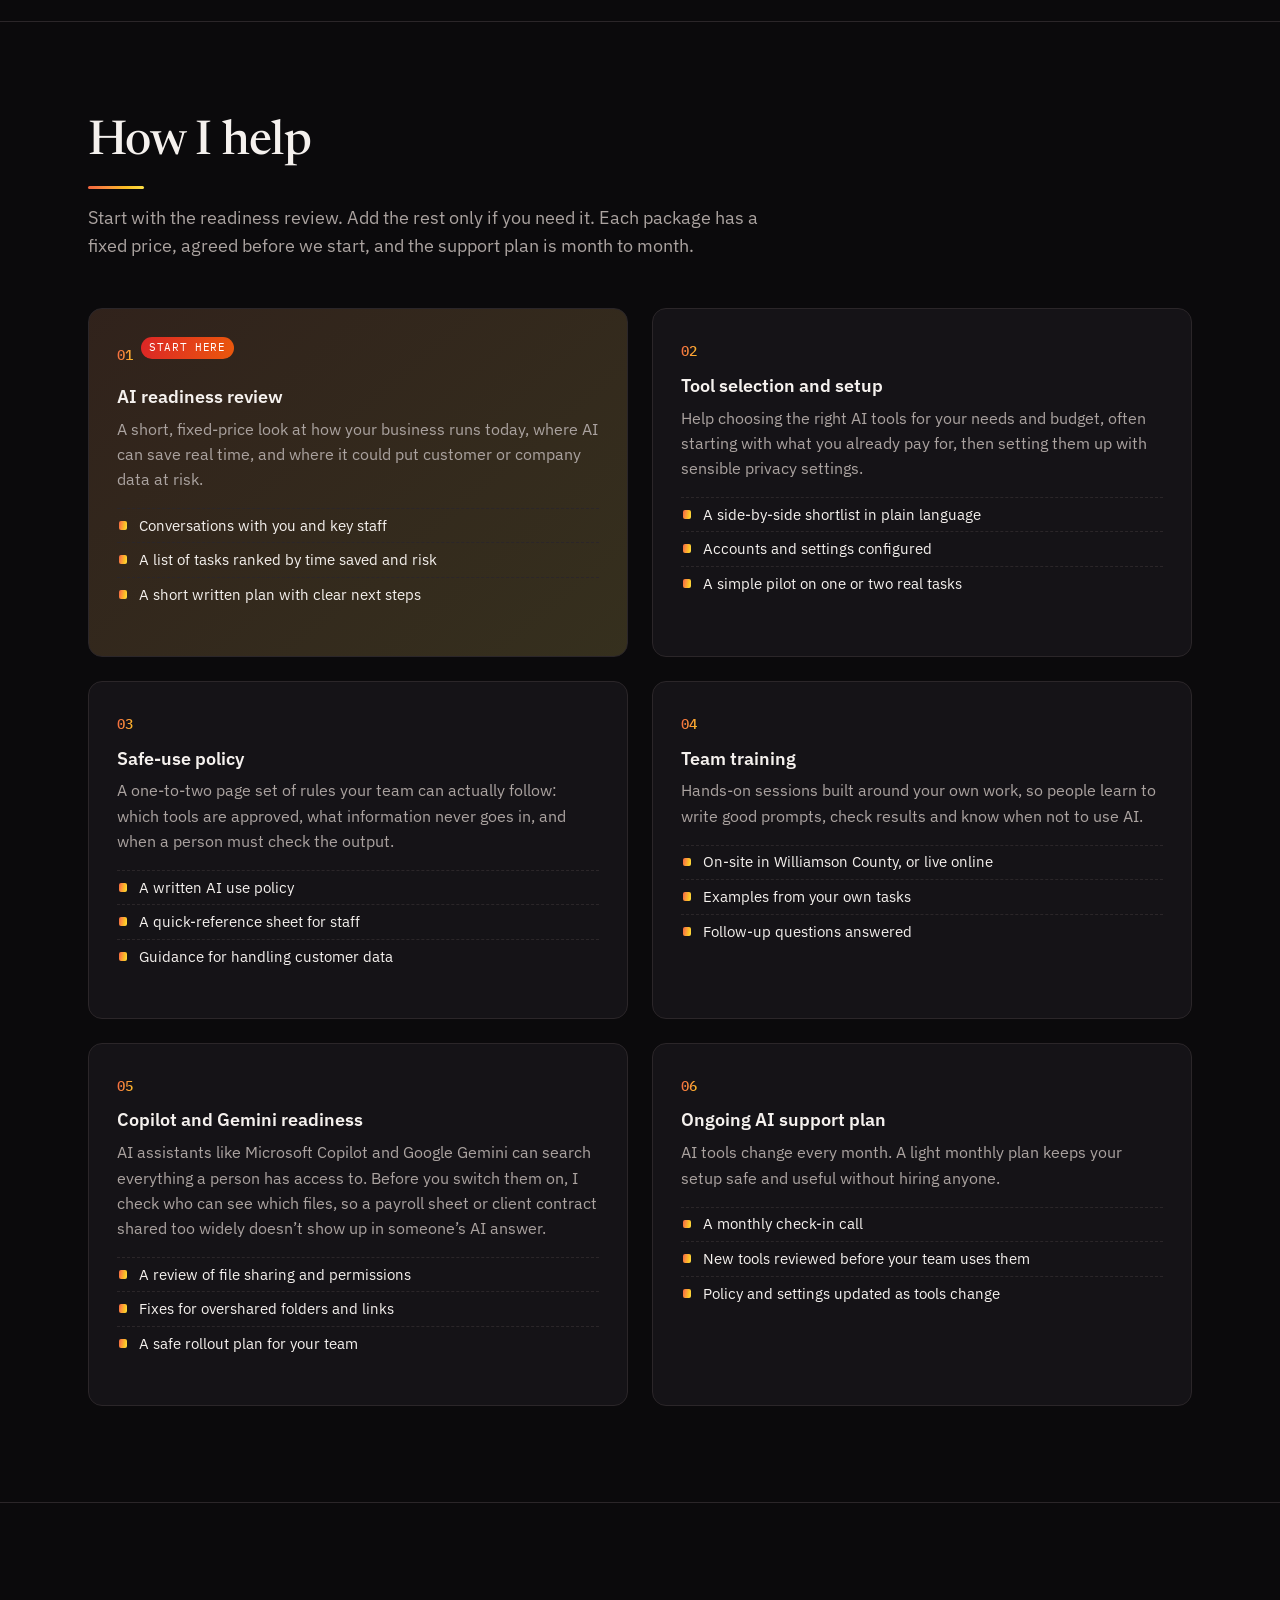
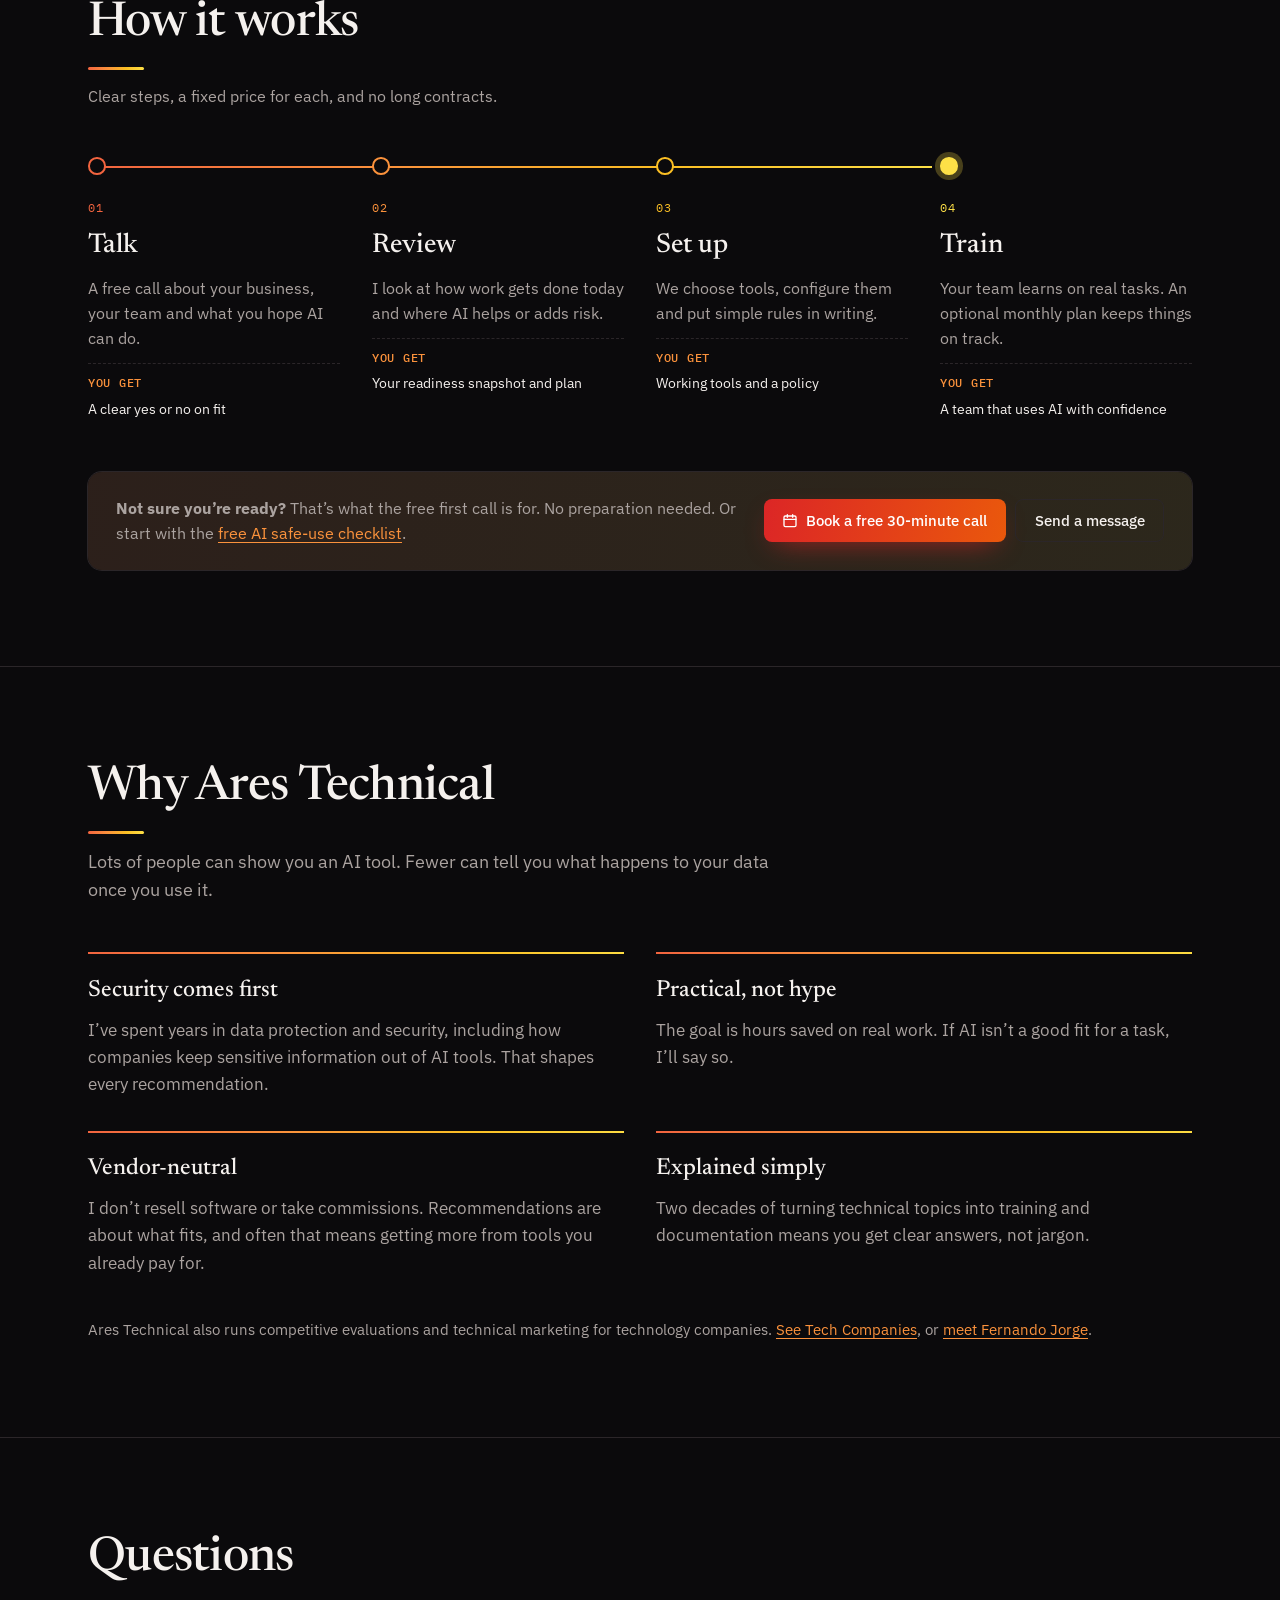
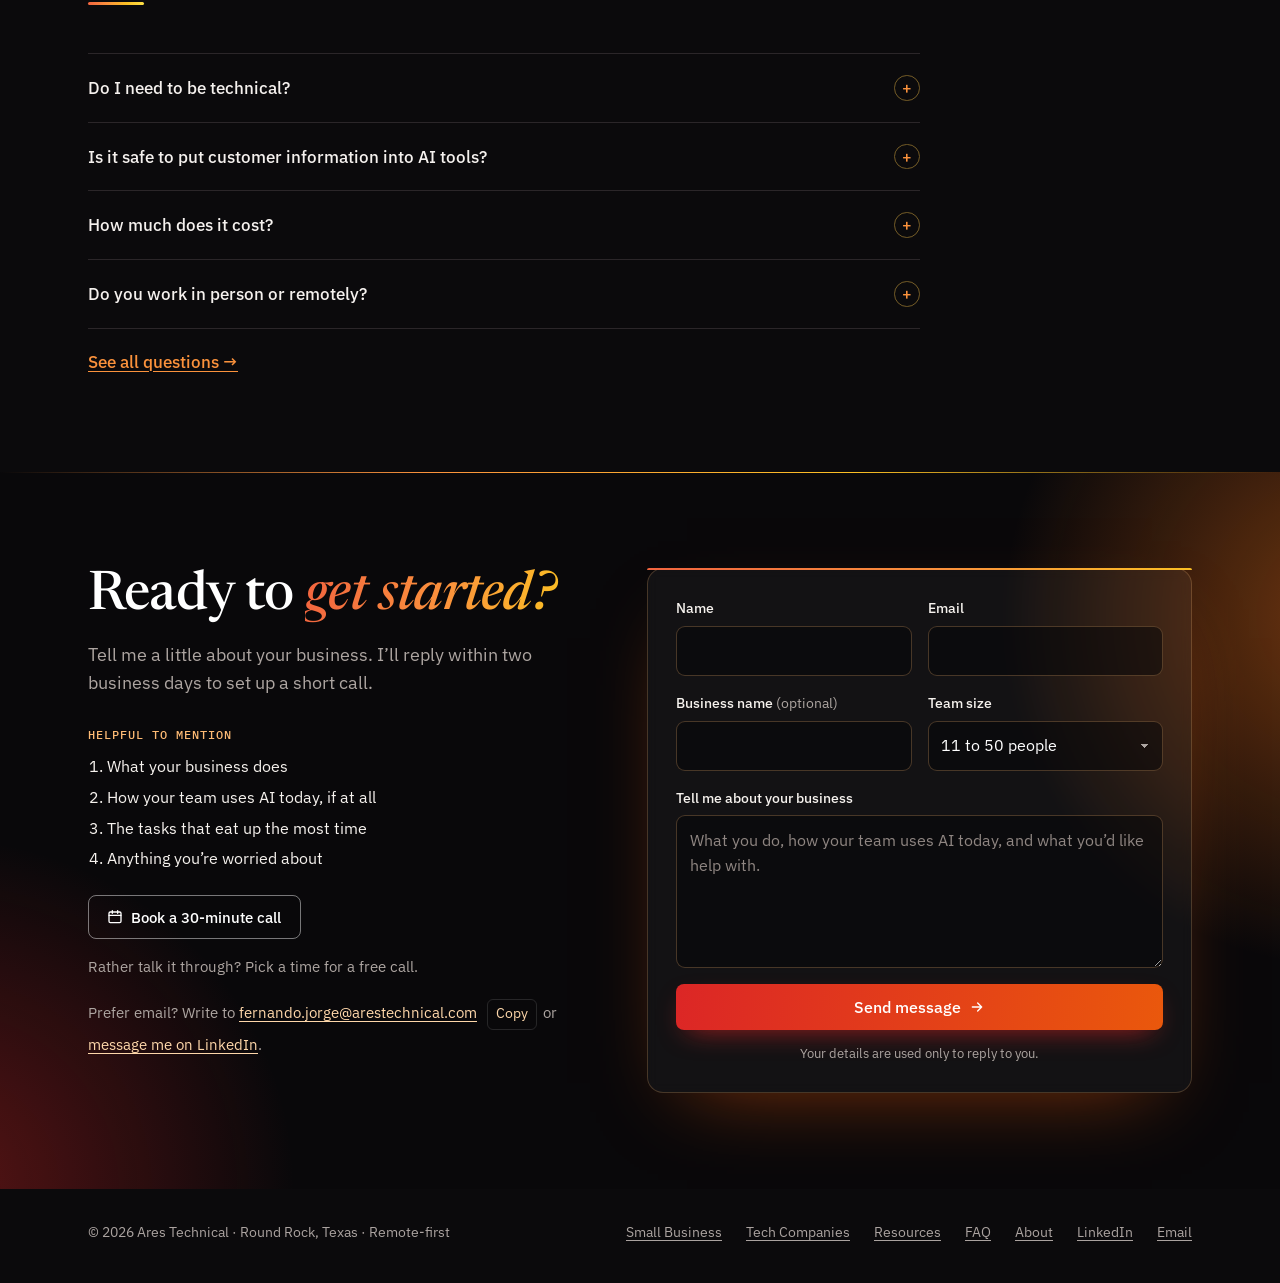
==== commit f28e489b: "Lead with small business: SMB homepage, /tech/, /resources/, /faq/ - / is now the small-business AI " ====
--- a/ai/index.html
+++ b/ai/index.html
@@ -1,941 +1,8 @@
 <!DOCTYPE html>
-<html lang="en">
-<head>
-<script>document.documentElement.classList.add("js");var t=null;try{t=localStorage.getItem("fj-theme")}catch(e){}document.documentElement.setAttribute("data-theme",t||"dark")</script>
-<meta charset="utf-8">
-<meta name="viewport" content="width=device-width, initial-scale=1, viewport-fit=cover">
-<title>AI for Small Business — Ares Technical</title>
-<meta name="description" content="Practical, security-first help for small businesses adopting AI: a readiness review, tool selection and setup, a simple safe-use policy, and team training. Remote-first, based in Texas.">
-<link rel="canonical" href="https://arestechnical.com/ai/">
-<link rel="icon" href="/favicon.svg" type="image/svg+xml">
-<meta property="og:type" content="website">
-<meta property="og:site_name" content="Ares Technical">
-<meta property="og:title" content="AI for small business — Ares Technical">
-<meta property="og:description" content="Put AI to work. Keep your data safe. Plain-language AI adoption help for small businesses.">
-<meta property="og:url" content="https://arestechnical.com/ai/">
-<meta name="twitter:card" content="summary">
-<meta name="theme-color" content="#09080A">
-<link rel="preconnect" href="https://fonts.googleapis.com">
-<link rel="preconnect" href="https://fonts.gstatic.com" crossorigin>
-<link href="https://fonts.googleapis.com/css2?family=Newsreader:ital,opsz,wght@0,6..72,400;0,6..72,500;1,6..72,400&family=IBM+Plex+Sans:wght@400;500;600&family=IBM+Plex+Mono:wght@400;500&display=swap" rel="stylesheet">
-<script type="application/ld+json">
-{"@context":"https://schema.org","@type":"Service","name":"AI adoption for small businesses","serviceType":"AI adoption consulting","url":"https://arestechnical.com/ai/","areaServed":["Williamson County, Texas","US"],"provider":{"@type":"ProfessionalService","name":"Ares Technical","url":"https://arestechnical.com/","email":"fernando.jorge@arestechnical.com"}}
-</script>
-<style>
-:root{
-  --bg:#F6F7F5; --surface:#FFFFFF; --ink:#13233A; --muted:#556275; --rule:#D8DDE2;
-  --accent:#0F6A69; --accent-ink:#FFFFFF; --accent-soft:#E2EFEE; --node:#B97A1F;
-  --band:#13233A; --band-ink:#E6EBF1; --band-muted:#9AA7B8; --band-rule:#2A384B; --band-accent:#5DB8B3;
-  --ok:#0F6A69; --part:#B97A1F; --gap:#B4434A;
-  --serif:"Newsreader", Georgia, "Times New Roman", serif;
-  --sans:"IBM Plex Sans", "Segoe UI", system-ui, -apple-system, sans-serif;
-  --mono:"IBM Plex Mono", ui-monospace, "SF Mono", Menlo, monospace;
-  color-scheme:light;
-}
-@media (prefers-color-scheme: dark){
-  :root:not([data-theme="light"]){
-    --bg:#0F1722; --surface:#152132; --ink:#E6EBF1; --muted:#9AA7B8; --rule:#2A384B;
-    --accent:#5DB8B3; --accent-ink:#0F1722; --accent-soft:#1A3236; --node:#E2A64E;
-    --band:#0A111A; --band-rule:#22303F;
-    --ok:#5DB8B3; --part:#E2A64E; --gap:#E57B82; color-scheme:dark;
-  }
-}
-:root[data-theme="dark"]{
-  --bg:#0F1722; --surface:#152132; --ink:#E6EBF1; --muted:#9AA7B8; --rule:#2A384B;
-  --accent:#5DB8B3; --accent-ink:#0F1722; --accent-soft:#1A3236; --node:#E2A64E;
-  --band:#0A111A; --band-rule:#22303F;
-  --ok:#5DB8B3; --part:#E2A64E; --gap:#E57B82; color-scheme:dark;
-}
-*,*::before,*::after{box-sizing:border-box}
-html{scroll-behavior:smooth; scroll-padding-top:5rem}
-@media (prefers-reduced-motion: reduce){html{scroll-behavior:auto}}
-body{margin:0; background:var(--bg); color:var(--ink); font-family:var(--sans); font-size:1.0625rem; line-height:1.6; -webkit-font-smoothing:antialiased}
-a{color:var(--accent); text-underline-offset:.18em; text-decoration-thickness:1px}
-a:hover{text-decoration-thickness:2px}
-:focus-visible{outline:2px solid var(--accent); outline-offset:3px; border-radius:3px}
-.wrap{max-width:72rem; margin:0 auto; padding:0 1.5rem}
-@media (max-width:480px){.wrap{padding:0 1rem}}
-.skip{position:absolute; left:-999px; top:.5rem; background:var(--surface); padding:.5rem 1rem; z-index:20}
-.skip:focus{left:1rem}
-
-/* Header */
-header.site{position:sticky; top:0; z-index:10; background:color-mix(in srgb, var(--bg) 92%, transparent); backdrop-filter:saturate(1.4) blur(8px); -webkit-backdrop-filter:saturate(1.4) blur(8px); border-bottom:1px solid var(--rule)}
-header.site .wrap{display:flex; align-items:center; gap:1.5rem; min-height:4rem}
-.brand{display:inline-flex; align-items:center; gap:.6rem; color:var(--ink); text-decoration:none; font-weight:600; letter-spacing:.01em; margin-right:auto}
-.brand svg{width:1.9rem; height:1.9rem; flex:none}
-.brand span{font-size:1.05rem}
-nav.site ul{display:flex; gap:1.6rem; list-style:none; margin:0; padding:0; font-size:.95rem}
-nav.site a{color:var(--muted); text-decoration:none}
-nav.site a:hover{color:var(--ink)}
-.btn{display:inline-flex; align-items:center; gap:.5rem; font:500 .95rem/1 var(--sans); padding:.8rem 1.15rem; border-radius:8px; text-decoration:none; border:1px solid transparent; cursor:pointer; transition:background-color .15s, border-color .15s, color .15s, transform .15s}
-.btn-primary{background:var(--accent); color:var(--accent-ink)}
-.btn-primary:hover{filter:brightness(1.08)}
-.btn-ghost{border-color:var(--rule); color:var(--ink); background:transparent}
-.btn-ghost:hover{border-color:var(--accent); color:var(--accent)}
-.btn svg{width:1rem; height:1rem}
-.icon-btn{display:inline-grid; place-items:center; width:2.4rem; height:2.4rem; border-radius:50%; border:1px solid var(--rule); background:transparent; color:var(--ink); cursor:pointer; flex:none}
-.icon-btn:hover{border-color:var(--accent); color:var(--accent)}
-.icon-btn svg{width:1.05rem; height:1.05rem}
-.theme-btn .moon{display:none}
-:root[data-theme="dark"] .theme-btn .sun{display:none}
-:root[data-theme="dark"] .theme-btn .moon{display:block}
-@media (prefers-color-scheme: dark){:root:not([data-theme="light"]) .theme-btn .sun{display:none} :root:not([data-theme="light"]) .theme-btn .moon{display:block}}
-.menu-btn{display:none}
-@media (max-width:1180px){
-  .menu-btn{display:inline-grid}
-  .hdr-cta{display:none}
-  nav.site{position:absolute; left:0; right:0; top:100%; background:var(--bg); border-bottom:1px solid var(--rule); display:none}
-  nav.site.open{display:block}
-  nav.site ul{flex-direction:column; gap:0; padding:.5rem 1.5rem 1rem}
-  nav.site li a{display:block; padding:.75rem 0; font-size:1.05rem; color:var(--ink); border-bottom:1px solid var(--rule)}
-  nav.site li:last-child a{border-bottom:0}
-}
-
-/* Hero */
-.hero{padding:5rem 0 4.5rem}
-.hero .wrap{display:grid; grid-template-columns:1.05fr .95fr; gap:4rem; align-items:center}
-.eyebrow{font-family:var(--mono); font-size:.8rem; letter-spacing:.08em; text-transform:uppercase; color:var(--accent); margin:0 0 1.25rem}
-.hero h1{font-family:var(--serif); font-weight:500; font-size:clamp(3rem,6.5vw,5.4rem); line-height:1; letter-spacing:-.025em; margin:0 0 1.5rem}
-.hero h1 em{font-style:italic; color:var(--accent)}
-.lede{font-size:clamp(1.1rem,1.6vw,1.25rem); line-height:1.55; max-width:34rem; margin:0 0 2rem}
-.cta-row{display:flex; flex-wrap:wrap; gap:.75rem}
-.hero-note{font-size:.9rem; color:var(--muted); margin:1.25rem 0 0}
-@media (max-width:960px){ .hero .wrap{grid-template-columns:1fr; gap:3rem} .hero{padding:3.5rem 0} }
-
-/* Signature: evaluation readout */
-.readout{background:var(--surface); border:1px solid var(--rule); border-radius:14px; box-shadow:0 1px 0 var(--rule), 0 18px 40px -24px rgba(19,35,58,.35); overflow:hidden; font-family:var(--mono); font-size:.82rem}
-.readout-head{display:flex; align-items:center; justify-content:space-between; gap:1rem; padding:.85rem 1.1rem; border-bottom:1px solid var(--rule); color:var(--muted)}
-.readout-head b{color:var(--ink); font-weight:500}
-.lamp{display:inline-flex; align-items:center; gap:.45rem}
-.lamp::before{content:""; width:.5rem; height:.5rem; border-radius:50%; background:var(--node); box-shadow:0 0 0 3px color-mix(in srgb, var(--node) 25%, transparent)}
-.readout table{width:100%; border-collapse:collapse; table-layout:fixed}
-.readout col.cap{width:40%}
-.readout th,.readout td{padding:.6rem .7rem; text-align:left; border-bottom:1px solid var(--rule); white-space:nowrap}
-.readout th:first-child,.readout td:first-child{padding-left:1.1rem}
-.readout thead th{font-weight:500; color:var(--muted); font-size:.7rem; text-transform:uppercase; letter-spacing:.05em}
-.readout td:first-child{color:var(--ink); white-space:normal}
-.readout tbody tr:last-child td{border-bottom:0}
-.mark{display:inline-flex; align-items:center; gap:.4rem}
-.mark b{position:absolute; width:1px; height:1px; overflow:hidden; clip:rect(0 0 0 0); white-space:nowrap}
-.legend .mark{gap:.35rem}
-.mark i{width:.7rem; height:.7rem; border-radius:50%; display:inline-block}
-.m-ok i{background:var(--ok)} .m-part i{background:transparent; border:2px solid var(--part)} .m-gap i{background:transparent; border:2px solid var(--gap); border-radius:2px; transform:rotate(45deg); width:.6rem; height:.6rem}
-.m-ok{color:var(--ok)} .m-part{color:var(--part)} .m-gap{color:var(--gap)}
-.readout-foot .legend{display:inline-flex; flex-wrap:wrap; gap:.4rem 1rem}
-.readout-foot{display:flex; flex-wrap:wrap; gap:.4rem 1.25rem; padding:.8rem 1.1rem; border-top:1px solid var(--rule); color:var(--muted); background:color-mix(in srgb, var(--surface) 70%, var(--bg))}
-.readout .row-in{opacity:1}
-html.js .readout tbody tr{opacity:0; transform:translateY(4px); transition:opacity .45s ease, transform .45s ease}
-html.js .readout.run tbody tr{opacity:1; transform:none}
-@media (prefers-reduced-motion: reduce){ html.js .readout tbody tr{opacity:1; transform:none; transition:none} }
-@media (max-width:1180px){ .readout{font-size:.76rem} }
-@media (max-width:520px){ .readout th,.readout td{padding:.55rem .45rem} .readout th:first-child,.readout td:first-child{padding-left:.8rem} .readout{font-size:.72rem} .readout col.cap{width:44%} .readout th .pre{display:none} }
-
-/* Proof band */
-.band{background:var(--band); color:var(--band-ink)}
-.proof{padding:2.75rem 0}
-.proof .wrap{display:grid; grid-template-columns:1.2fr 2fr; gap:3rem; align-items:center}
-.proof-lede{margin:0; font-size:1rem; color:var(--band-muted)}
-.proof-lede strong{display:block; color:var(--band-ink); font-weight:500; font-size:1.05rem; margin-bottom:.35rem}
-.stats{display:grid; grid-template-columns:repeat(4,1fr); gap:1.5rem; list-style:none; margin:0; padding:0}
-.stats strong{display:block; font-family:var(--serif); font-weight:500; font-size:clamp(2rem,3.4vw,2.6rem); line-height:1; color:var(--band-accent); letter-spacing:-.02em}
-.stats span{display:block; font-size:.88rem; color:var(--band-muted); margin-top:.45rem; line-height:1.4}
-@media (max-width:900px){ .proof .wrap{grid-template-columns:1fr; gap:2rem} .stats{grid-template-columns:repeat(2,1fr)} }
-
-/* Sections */
-section.block{padding:6rem 0}
-section.block + section.block{border-top:1px solid var(--rule)}
-.sec-head{max-width:44rem; margin:0 0 3rem}
-.sec-head h2{font-family:var(--serif); font-weight:500; font-size:clamp(2.1rem,4vw,3rem); line-height:1.08; letter-spacing:-.015em; margin:0 0 .9rem}
-.sec-head p{color:var(--muted); margin:0; font-size:1.1rem}
-@media (max-width:640px){ section.block{padding:4rem 0} }
-
-/* Services */
-.lead-svc{display:grid; grid-template-columns:1.1fr 1fr; gap:3rem; background:var(--surface); border:1px solid var(--rule); border-radius:16px; padding:2.5rem; margin-bottom:1.5rem}
-.tag{display:inline-block; font-family:var(--mono); font-size:.72rem; letter-spacing:.08em; text-transform:uppercase; color:var(--accent); background:var(--accent-soft); padding:.3rem .6rem; border-radius:999px; margin:0 0 1rem}
-.lead-svc h3{font-family:var(--serif); font-weight:500; font-size:clamp(1.7rem,3vw,2.2rem); line-height:1.12; margin:0 0 .9rem}
-.lead-svc p{margin:0 0 1.25rem}
-.lead-svc .fine{font-size:.92rem; color:var(--muted); margin:0}
-.deliv h4{font-size:.8rem; font-family:var(--mono); text-transform:uppercase; letter-spacing:.08em; color:var(--muted); font-weight:500; margin:0 0 .9rem}
-.deliv ul{list-style:none; margin:0; padding:0}
-.deliv li{position:relative; padding:.65rem 0 .65rem 1.9rem; border-top:1px solid var(--rule)}
-.deliv li:last-child{border-bottom:1px solid var(--rule)}
-.deliv li::before{content:""; position:absolute; left:.2rem; top:1.05rem; width:.8rem; height:.45rem; border-left:2px solid var(--accent); border-bottom:2px solid var(--accent); transform:rotate(-45deg)}
-@media (max-width:860px){ .lead-svc{grid-template-columns:1fr; gap:2rem; padding:1.75rem} }
-.svc-grid{display:grid; grid-template-columns:repeat(3,1fr); gap:1.5rem; list-style:none; margin:0; padding:0}
-.svc{background:var(--surface); border:1px solid var(--rule); border-radius:14px; padding:1.75rem; transition:border-color .2s, transform .2s}
-.svc:hover{border-color:var(--accent); transform:translateY(-2px)}
-.svc .num{font-family:var(--mono); font-size:.78rem; color:var(--accent)}
-.svc h3{font-size:1.15rem; font-weight:600; margin:.6rem 0 .5rem; line-height:1.3}
-.svc p{margin:0 0 1rem; color:var(--muted); font-size:.98rem}
-.svc .chips{display:flex; flex-wrap:wrap; gap:.4rem; list-style:none; margin:0; padding:0}
-.svc .chips li{font-size:.8rem; padding:.25rem .6rem; border:1px solid var(--rule); border-radius:999px; color:var(--muted)}
-@media (max-width:960px){ .svc-grid{grid-template-columns:repeat(2,1fr)} }
-@media (max-width:620px){ .svc-grid{grid-template-columns:1fr} }
-.bundle{margin-top:1.5rem; display:flex; gap:1rem; align-items:flex-start; padding:1.25rem 1.5rem; border-left:3px solid var(--node); background:color-mix(in srgb, var(--node) 7%, var(--bg)); border-radius:0 10px 10px 0}
-.bundle p{margin:0}
-
-/* Process */
-.process ol{list-style:none; margin:0; padding:0; display:grid; grid-template-columns:repeat(4,1fr); gap:2rem; position:relative}
-.process ol::before{content:""; position:absolute; left:.55rem; right:calc(25% - 1rem); top:.55rem; height:2px; background:linear-gradient(90deg,var(--accent),var(--accent) 70%,var(--node))}
-.process li{position:relative; padding-top:2.25rem}
-.process .dot{position:absolute; top:0; left:0; width:1.1rem; height:1.1rem; border-radius:50%; background:var(--bg); border:2px solid var(--accent)}
-.process li:last-child .dot{background:var(--node); border-color:var(--node)}
-.process .step{font-family:var(--mono); font-size:.78rem; color:var(--muted); letter-spacing:.06em}
-.process h3{font-family:var(--serif); font-weight:500; font-size:1.7rem; margin:.25rem 0 .5rem}
-.process p{margin:0 0 .75rem; color:var(--muted); font-size:.98rem}
-.process .out{font-size:.9rem; color:var(--ink); border-top:1px dashed var(--rule); padding-top:.65rem}
-.process .out b{font-family:var(--mono); font-weight:500; font-size:.74rem; text-transform:uppercase; letter-spacing:.06em; color:var(--accent); display:block; margin-bottom:.2rem}
-@media (max-width:860px){
-  .process ol{grid-template-columns:1fr; gap:2rem; padding-left:2.25rem}
-  .process ol::before{left:.5rem; right:auto; top:.5rem; bottom:.5rem; width:2px; height:auto; background:linear-gradient(180deg,var(--accent),var(--accent) 75%,var(--node))}
-  .process li{padding-top:0}
-  .process .dot{left:-2.25rem; top:.2rem}
-}
-.terms{display:flex; flex-wrap:wrap; gap:.6rem 2rem; list-style:none; margin:3rem 0 0; padding:1.5rem 0 0; border-top:1px solid var(--rule); font-size:.95rem; color:var(--muted)}
-.terms li::before{content:"\25C6"; color:var(--accent); font-size:.6rem; margin-right:.55rem; vertical-align:middle}
-
-/* Clients: tabs */
-.tabs{display:grid; grid-template-columns:16rem 1fr; gap:3rem; align-items:start}
-.tablist{display:flex; flex-direction:column; gap:.35rem}
-.tab{all:unset; box-sizing:border-box; cursor:pointer; padding:.85rem 1rem; border-radius:10px; border:1px solid transparent; color:var(--muted); font-weight:500; display:flex; justify-content:space-between; align-items:center}
-.tab:hover{color:var(--ink); background:var(--surface)}
-.tab[aria-selected="true"]{color:var(--ink); background:var(--surface); border-color:var(--rule)}
-.tab[aria-selected="true"]::after{content:""; width:.5rem; height:.5rem; border-top:2px solid var(--accent); border-right:2px solid var(--accent); transform:rotate(45deg)}
-.tab:focus-visible{outline:2px solid var(--accent); outline-offset:2px}
-.panel{background:var(--surface); border:1px solid var(--rule); border-radius:16px; padding:2.25rem; min-height:19rem}
-.panel h3{font-family:var(--serif); font-weight:500; font-size:1.9rem; line-height:1.15; margin:0 0 .75rem}
-.panel .prob{color:var(--muted); margin:0 0 1.5rem; font-size:1.05rem}
-.panel h4{font-family:var(--mono); font-weight:500; font-size:.76rem; text-transform:uppercase; letter-spacing:.08em; color:var(--accent); margin:0 0 .6rem}
-.panel ul{margin:0 0 1.5rem; padding-left:1.15rem}
-.panel li{margin:.35rem 0}
-.panel .fit{margin:0; font-size:.95rem; padding-top:1rem; border-top:1px solid var(--rule)}
-html.js .panel{animation:fade .35s ease}
-@keyframes fade{from{opacity:0; transform:translateY(6px)} to{opacity:1; transform:none}}
-@media (prefers-reduced-motion: reduce){ html.js .panel{animation:none} }
-@media (max-width:860px){
-  .tabs{grid-template-columns:1fr; gap:1.25rem}
-  .tablist{flex-direction:row; overflow-x:auto; padding-bottom:.25rem; scrollbar-width:thin}
-  .tab{white-space:nowrap; flex:none}
-  .tab[aria-selected="true"]::after{display:none}
-  .panel{padding:1.5rem}
-}
-
-/* Expertise */
-.exp{display:grid; grid-template-columns:repeat(3,1fr); gap:2.5rem}
-@media (max-width:1100px){ .exp{grid-template-columns:repeat(2,1fr)} }
-.exp h3{font-family:var(--mono); font-weight:500; font-size:.78rem; text-transform:uppercase; letter-spacing:.08em; color:var(--muted); margin:0 0 1rem}
-.exp ul{list-style:none; margin:0; padding:0; display:flex; flex-wrap:wrap; gap:.5rem}
-.exp li{font-size:.92rem; padding:.4rem .8rem; border:1px solid var(--rule); border-radius:999px; background:var(--surface)}
-@media (max-width:860px){ .exp{grid-template-columns:1fr; gap:2rem} }
-
-/* Work */
-.work-grid{display:grid; grid-template-columns:repeat(2,1fr); gap:1.5rem; list-style:none; margin:0; padding:0}
-.work{display:flex; flex-direction:column; background:var(--surface); border:1px solid var(--rule); border-radius:14px; padding:1.75rem; text-decoration:none; color:var(--ink); transition:border-color .2s, transform .2s}
-.work:hover{border-color:var(--accent); transform:translateY(-2px)}
-.work .meta{font-family:var(--mono); font-size:.76rem; color:var(--muted); text-transform:uppercase; letter-spacing:.06em}
-.work h3{font-family:var(--serif); font-weight:500; font-size:1.45rem; line-height:1.2; margin:.6rem 0 .5rem}
-.work p{margin:0 0 1rem; color:var(--muted); font-size:.98rem}
-.work .go{margin-top:auto; color:var(--accent); font-weight:500; font-size:.95rem}
-.work-more{margin:2rem 0 0}
-@media (max-width:760px){ .work-grid{grid-template-columns:1fr} }
-
-/* About */
-.about{display:grid; grid-template-columns:1fr 1.4fr; gap:4rem; align-items:start}
-.about .sec-head{margin:0}
-.about-body p{margin:0 0 1.1rem; font-size:1.08rem}
-.about-body .roles{list-style:none; margin:1.5rem 0; padding:0}
-.about-body .roles li{display:grid; grid-template-columns:9rem 1fr; gap:1rem; padding:.7rem 0; border-top:1px solid var(--rule); font-size:.95rem}
-.about-body .roles li:last-child{border-bottom:1px solid var(--rule)}
-.about-body .roles span{font-family:var(--mono); color:var(--muted); font-size:.82rem}
-.creds{display:flex; flex-wrap:wrap; gap:.5rem; list-style:none; margin:0 0 1.5rem; padding:0}
-.creds li{font-size:.85rem; padding:.3rem .7rem; border-radius:6px; background:var(--accent-soft); color:var(--ink)}
-@media (max-width:860px){ .about{grid-template-columns:1fr; gap:2rem} .about-body .roles li{grid-template-columns:1fr; gap:.1rem} }
-
-/* FAQ */
-.faq{max-width:52rem}
-.faq details{border-top:1px solid var(--rule)}
-.faq details:last-child{border-bottom:1px solid var(--rule)}
-.faq summary{list-style:none; cursor:pointer; display:flex; justify-content:space-between; gap:1rem; align-items:center; padding:1.25rem 0; font-weight:500; font-size:1.08rem}
-.faq summary::-webkit-details-marker{display:none}
-.faq summary::after{content:"+"; flex:none; width:1.6rem; height:1.6rem; display:grid; place-items:center; border:1px solid var(--rule); border-radius:50%; color:var(--accent); font-size:1rem}
-.faq details[open] summary::after{content:"\2212"}
-.faq details p{margin:0 0 1.25rem; color:var(--muted); max-width:46rem}
-
-/* Contact */
-.contact{padding:6rem 0}
-.contact .wrap{display:grid; grid-template-columns:1.2fr 1fr; gap:4rem; align-items:start}
-.contact h2{font-family:var(--serif); font-weight:500; font-size:clamp(2.3rem,4.5vw,3.4rem); line-height:1.05; letter-spacing:-.015em; margin:0 0 1rem; color:var(--band-ink)}
-.contact h2 em{color:var(--band-accent)}
-.contact p{color:var(--band-muted); margin:0 0 1.75rem; font-size:1.1rem; max-width:32rem}
-.contact .btn-primary{background:var(--band-accent); color:#0A111A}
-.contact .btn-ghost{color:var(--band-ink); border-color:var(--band-rule)}
-.contact .btn-ghost:hover{border-color:var(--band-accent); color:var(--band-accent)}
-.brief{border:1px solid var(--band-rule); border-radius:14px; padding:1.75rem}
-.brief h3{font-family:var(--mono); font-weight:500; font-size:.78rem; text-transform:uppercase; letter-spacing:.08em; color:var(--band-accent); margin:0 0 1rem}
-.brief ol{margin:0; padding-left:1.2rem; color:var(--band-ink)}
-.brief li{margin:.55rem 0}
-.brief .mail{display:block; margin-top:1.25rem; padding-top:1rem; border-top:1px solid var(--band-rule); color:var(--band-muted); font-size:.95rem}
-.brief .mail a{color:var(--band-ink)}
-@media (max-width:860px){ .contact .wrap{grid-template-columns:1fr; gap:2.5rem} .contact{padding:4rem 0} }
-
-footer.site{padding:2rem 0 2.5rem; font-size:.88rem; color:var(--muted)}
-footer.site .wrap{display:flex; flex-wrap:wrap; gap:1rem 2rem; justify-content:space-between}
-footer.site ul{display:flex; flex-wrap:wrap; gap:.5rem 1.5rem; list-style:none; margin:0; padding:0}
-footer.site a{color:var(--muted)}
-footer.site a:hover{color:var(--ink)}
-
-html.js .rv{opacity:0; transform:translateY(14px); transition:opacity .7s ease, transform .7s ease}
-html.js .rv.in{opacity:1; transform:none}
-@media (prefers-reduced-motion: reduce){ html.js .rv{opacity:1; transform:none; transition:none} .svc, .work{transition:none} }
-
-/* ===== Color layer: warm near-black + red → orange → amber → yellow ===== */
-:root{
-  /* light theme */
-  --bg:#FBF8F5; --surface:#FFFFFF; --ink:#1A1418; --muted:#665A5E; --rule:#EDE3DC;
-  --accent:#C2410C; --accent-soft:#FDECE4;
-  --c1:#DC2626; --c2:#EA580C; --c3:#C2410C; --c4:#D97706;
-  --grad:linear-gradient(100deg,var(--c1) 0%,var(--c2) 35%,var(--c3) 68%,var(--c4) 100%);
-  --grad-text:linear-gradient(100deg,#EA580C 0%,#C2410C 100%);
-  --btn:linear-gradient(100deg,#DC2626 0%,#EA580C 100%);
-  --ondark-text:linear-gradient(100deg,#F2643F 0%,#FB923C 55%,#FBBF24 100%);
-  --night:#09080A; --night-ink:#F6F2EE; --night-muted:#ADA5A1; --night-rule:rgba(255,255,255,.12);
-}
-:root[data-theme="dark"]{
-  --bg:#0B0A0C; --surface:#151317; --ink:#F5F1EE; --muted:#ABA3A0; --rule:#2B2629;
-  --accent:#FB923C; --accent-soft:#2A1A18;
-  --c1:#F2643F; --c2:#FB923C; --c3:#FBBF24; --c4:#FDE047;
-  --grad-text:var(--ondark-text);
-}
-@media (prefers-color-scheme: dark){ :root:not([data-theme="light"]){
-  --bg:#0B0A0C; --surface:#151317; --ink:#F5F1EE; --muted:#ABA3A0; --rule:#2B2629;
-  --accent:#FB923C; --accent-soft:#2A1A18;
-  --c1:#F2643F; --c2:#FB923C; --c3:#FBBF24; --c4:#FDE047;
-  --grad-text:var(--ondark-text);
-}}
-
-/* Header: always midnight */
-header.site{background:color-mix(in srgb, var(--night) 86%, transparent); border-bottom-color:var(--night-rule)}
-header.site .brand{color:var(--night-ink)}
-header.site nav.site a{color:var(--night-muted)}
-header.site nav.site a:hover{color:#fff}
-header.site .icon-btn{color:var(--night-ink); border-color:var(--night-rule)}
-header.site .icon-btn:hover{color:#fff; border-color:#fff}
-@media (max-width:1180px){ header.site nav.site{background:var(--night); border-bottom-color:var(--night-rule)} header.site nav.site li a{color:var(--night-ink); border-bottom-color:var(--night-rule)} }
-
-/* Buttons */
-.btn-primary{background:var(--btn); color:#fff; border:0; box-shadow:0 10px 28px -12px rgba(220, 38, 38,.85)}
-.btn-primary:hover{filter:brightness(1.1); transform:translateY(-1px)}
-.btn-ghost:hover{border-color:var(--c3); color:var(--accent)}
-
-/* Hero: midnight with blue/violet edge glows */
-.hero{position:relative; overflow:hidden; color:var(--night-ink); background:
-  radial-gradient(38% 60% at -4% 18%, rgba(220, 38, 38,.42) 0%, transparent 70%),
-  radial-gradient(32% 55% at 104% 70%, rgba(249, 115, 22,.45) 0%, transparent 70%),
-  radial-gradient(45% 45% at 60% -10%, rgba(234, 88, 12,.28) 0%, transparent 70%),
-  radial-gradient(30% 40% at 30% 110%, rgba(251, 191, 36,.18) 0%, transparent 70%),
-  var(--night)}
-.hero::before{content:""; position:absolute; inset:0; pointer-events:none; opacity:.55;
-  background-image:radial-gradient(rgba(255,255,255,.55) 1px, transparent 1.4px), radial-gradient(rgba(253, 186, 116,.6) 1px, transparent 1.4px);
-  background-size:140px 140px, 220px 220px; background-position:0 0, 70px 90px;
-  -webkit-mask-image:linear-gradient(180deg,#000 0%,transparent 85%); mask-image:linear-gradient(180deg,#000 0%,transparent 85%)}
-.hero .wrap{position:relative}
-.hero .eyebrow{color:#FDBA74}
-.hero h1{color:#fff}
-.hero h1 em{background:var(--ondark-text); -webkit-background-clip:text; background-clip:text; color:transparent; padding-right:.06em}
-.hero .lede{color:var(--night-ink)}
-.hero .hero-note{color:var(--night-muted)}
-.hero .btn-ghost{color:#fff; border-color:rgba(255,255,255,.4)}
-.hero .btn-ghost:hover{border-color:#fff; color:#fff; background:rgba(255,255,255,.06)}
-
-/* Readout: dark app panel with a glow */
-.readout{position:relative; --ink:#F5F1EE; --muted:#A8A09C; --rule:rgba(255,255,255,.09); --surface:#141215; --bg:#0E0C0F;
-  --ok:#34D399; --part:#FBBF24; --gap:#F2643F;
-  background:linear-gradient(180deg,#1A1619,#100E11); color:var(--ink); border:1px solid rgba(253, 186, 116,.22);
-  box-shadow:0 0 0 1px rgba(255,255,255,.03), 0 30px 80px -20px rgba(234, 88, 12,.55), 0 0 120px -30px rgba(249, 115, 22,.5)}
-.readout::before{content:""; position:absolute; inset:-1px -1px auto -1px; height:2px; background:var(--ondark-text); border-radius:14px 14px 0 0}
-.readout .readout-foot{background:rgba(255,255,255,.02)}
-
-/* Proof band: midnight with gradient numbers */
-.proof.band{position:relative; background:linear-gradient(180deg,#100E10,#09080A); color:var(--night-ink); border-top:1px solid rgba(253, 186, 116,.18); border-bottom:1px solid rgba(253, 186, 116,.12)}
-.proof.band::before{content:""; position:absolute; inset:0 0 auto 0; height:1px; background:linear-gradient(90deg,transparent,#FB923C,#FBBF24,transparent)}
-.proof .proof-lede{color:var(--night-muted)}
-.proof .proof-lede strong{color:#fff}
-.proof .stats strong{background:var(--ondark-text); -webkit-background-clip:text; background-clip:text; color:transparent}
-.proof .stats span{color:var(--night-muted)}
-
-/* Section headings */
-.sec-head h2::after{content:""; display:block; width:3.5rem; height:3px; border-radius:2px; background:var(--grad); margin-top:1rem}
-.g-text{background:var(--grad-text); -webkit-background-clip:text; background-clip:text; color:transparent}
-
-/* Services */
-.tag{background:var(--accent-soft); color:var(--accent)}
-.lead-svc{position:relative; border:0; overflow:hidden; box-shadow:0 0 0 1px var(--rule), 0 24px 60px -36px rgba(220, 38, 38,.5)}
-.lead-svc::before{content:""; position:absolute; inset:0 auto 0 0; width:4px; background:linear-gradient(180deg,var(--c1),var(--c2),var(--c3),var(--c4))}
-.deliv li::before{border-color:var(--c3)}
-.svc{position:relative; overflow:hidden}
-.svc::before{content:""; position:absolute; inset:0 0 auto 0; height:2px; background:var(--grad); transform:scaleX(0); transform-origin:left; transition:transform .35s ease}
-.svc:hover{border-color:transparent; box-shadow:0 0 0 1px color-mix(in srgb,var(--c3) 45%, transparent), 0 20px 50px -28px rgba(234, 88, 12,.6)}
-.svc:hover::before{transform:scaleX(1)}
-.svc .num{background:var(--grad-text); -webkit-background-clip:text; background-clip:text; color:transparent; font-weight:500; font-size:.9rem}
-.bundle{border-left:0; position:relative; border-radius:12px; background:linear-gradient(100deg, color-mix(in srgb,var(--c2) 10%, var(--bg)), color-mix(in srgb,var(--c4) 10%, var(--bg)))}
-.bundle::before{content:""; position:absolute; inset:0 auto 0 0; width:4px; border-radius:12px 0 0 12px; background:var(--btn)}
-
-/* Process */
-.process ol::before{background:var(--grad); height:2px}
-@media (max-width:860px){ .process ol::before{background:linear-gradient(180deg,var(--c1),var(--c2),var(--c3),var(--c4)); width:2px; height:auto} }
-.process li:nth-child(1) .dot{border-color:var(--c1)} .process li:nth-child(2) .dot{border-color:var(--c2)} .process li:nth-child(3) .dot{border-color:var(--c3)}
-.process li:nth-child(4) .dot{background:var(--c4); border-color:var(--c4); box-shadow:0 0 0 5px color-mix(in srgb,var(--c4) 25%, transparent)}
-.process li:nth-child(1) .step{color:var(--c1)} .process li:nth-child(2) .step{color:var(--c2)} .process li:nth-child(3) .step{color:var(--c3)} .process li:nth-child(4) .step{color:var(--c4)}
-.process .out b{color:var(--accent)}
-.terms li::before{color:var(--c3)}
-
-/* Clients */
-.tab[aria-selected="true"]{position:relative; border-color:transparent; box-shadow:0 0 0 1px var(--rule)}
-.tab[aria-selected="true"]::before{content:""; position:absolute; left:0; top:.6rem; bottom:.6rem; width:3px; border-radius:2px; background:var(--btn)}
-.tab[aria-selected="true"]::after{border-color:var(--c3)}
-.panel{position:relative; overflow:hidden; border:0; box-shadow:0 0 0 1px var(--rule), 0 24px 60px -36px rgba(220, 38, 38,.45)}
-.panel::before{content:""; position:absolute; inset:0 0 auto 0; height:3px; background:var(--grad)}
-.panel h4{color:var(--accent)}
-@media (max-width:860px){ .tab[aria-selected="true"]::before{left:.6rem; right:.6rem; top:auto; bottom:0; width:auto; height:3px} }
-
-/* Expertise chips tinted per column */
-.exp > div:nth-child(1) li{border-color:color-mix(in srgb,var(--c3) 38%, var(--rule)); background:color-mix(in srgb,var(--c3) 8%, var(--surface))}
-.exp > div:nth-child(2) li{border-color:color-mix(in srgb,var(--c1) 40%, var(--rule)); background:color-mix(in srgb,var(--c1) 8%, var(--surface))}
-.exp > div:nth-child(3) li{border-color:color-mix(in srgb,var(--c4) 38%, var(--rule)); background:color-mix(in srgb,var(--c4) 8%, var(--surface))}
-.exp > div:nth-child(4) li{border-color:color-mix(in srgb,var(--c2) 40%, var(--rule)); background:color-mix(in srgb,var(--c2) 8%, var(--surface))}
-
-/* Work cards */
-.work{position:relative; overflow:hidden}
-.work::before{content:""; position:absolute; inset:0 0 auto 0; height:2px; background:var(--grad); transform:scaleX(0); transform-origin:left; transition:transform .35s ease}
-.work:hover{border-color:transparent; box-shadow:0 0 0 1px color-mix(in srgb,var(--c3) 45%, transparent), 0 20px 50px -28px rgba(234, 88, 12,.6)}
-.work:hover::before{transform:scaleX(1)}
-.work .go{color:var(--accent)}
-.creds li{background:var(--accent-soft)}
-.faq summary::after{color:var(--accent); border-color:color-mix(in srgb,var(--c3) 35%, var(--rule))}
-
-/* Contact: midnight with glows */
-.contact.band{position:relative; overflow:hidden; background:
-  radial-gradient(40% 70% at -5% 100%, rgba(220, 38, 38,.38) 0%, transparent 70%),
-  radial-gradient(38% 70% at 105% 20%, rgba(249, 115, 22,.42) 0%, transparent 70%),
-  var(--night)}
-.contact.band::before{content:""; position:absolute; inset:0 0 auto 0; height:1px; background:linear-gradient(90deg,transparent,#FB923C,#FBBF24,transparent)}
-.contact h2{color:#fff}
-.contact h2 em{background:var(--ondark-text); -webkit-background-clip:text; background-clip:text; color:transparent; padding-right:.06em}
-.contact p{color:var(--night-muted)}
-.contact .btn-primary{background:var(--btn); color:#fff}
-.contact .btn-ghost{color:#fff; border-color:rgba(255,255,255,.35)}
-.contact .btn-ghost:hover{border-color:#fff; color:#fff}
-.brief{background:rgba(255,255,255,.04); border-color:rgba(253, 186, 116,.2); backdrop-filter:blur(6px)}
-.brief h3{color:#FDBA74}
-.brief ol{color:var(--night-ink)}
-.brief .mail{border-top-color:var(--night-rule); color:var(--night-muted)}
-.brief .mail a{color:#fff}
-
-.mail-alt{margin:1.1rem 0 0; font-size:.95rem; color:var(--night-muted)}
-.mail-alt a{color:#FED7AA}
-.linkish{all:unset; cursor:pointer; color:#FED7AA; text-decoration:underline; text-underline-offset:.18em}
-.linkish:hover{color:#fff}
-.linkish:focus-visible{outline:2px solid #FB923C; outline-offset:2px; border-radius:2px}
-.copy-mini{margin-left:.5rem; font-size:.85rem; padding:.1rem .5rem; border:1px solid var(--night-rule); border-radius:6px; text-decoration:none}
-.toast{position:fixed; left:50%; bottom:calc(1.5rem + env(safe-area-inset-bottom,0px)); transform:translate(-50%,12px); background:#1C1418; color:#F6F2EE; border:1px solid rgba(253, 186, 116,.3); padding:.75rem 1.1rem; border-radius:10px; font-size:.95rem; box-shadow:0 14px 40px -12px rgba(0,0,0,.6); opacity:0; pointer-events:none; transition:opacity .2s, transform .2s; z-index:30; max-width:calc(100vw - 2rem)}
-.toast.show{opacity:1; transform:translate(-50%,0)}
-
-/* Contact form */
-.contact .wrap{grid-template-columns:1fr 1.1fr}
-.tips{margin:0 0 1.5rem}
-.tips h3{font-family:var(--mono); font-weight:500; font-size:.76rem; text-transform:uppercase; letter-spacing:.08em; color:#FDBA74; margin:0 0 .6rem}
-.tips ol{margin:0; padding-left:1.2rem; color:var(--night-ink); font-size:.98rem}
-.tips li{margin:.35rem 0}
-.contact .mail-alt{margin:0}
-.form-card{position:relative; background:rgba(255,255,255,.045); border:1px solid rgba(253, 186, 116,.22); border-radius:16px; padding:1.75rem; backdrop-filter:blur(6px); box-shadow:0 30px 80px -40px rgba(234, 88, 12,.6)}
-.form-card::before{content:""; position:absolute; inset:-1px -1px auto -1px; height:2px; border-radius:16px 16px 0 0; background:var(--ondark-text)}
-.f-row{display:grid; grid-template-columns:1fr 1fr; gap:1rem}
-.field{display:flex; flex-direction:column; margin:0 0 1rem}
-.field label{font-size:.88rem; font-weight:500; color:var(--night-ink); margin:0 0 .4rem}
-.field .opt{font-weight:400; color:var(--night-muted)}
-.field input,.field select,.field textarea{font:inherit; font-size:1rem; color:#fff; background:rgba(9, 8, 10,.55); border:1px solid rgba(253, 186, 116,.25); border-radius:9px; padding:.7rem .8rem; width:100%; transition:border-color .15s, box-shadow .15s}
-.field select{appearance:none; -webkit-appearance:none; padding-right:2.2rem; background-image:linear-gradient(45deg,transparent 50%,#ADA5A1 50%),linear-gradient(135deg,#ADA5A1 50%,transparent 50%); background-position:calc(100% - 1.1rem) 52%, calc(100% - .8rem) 52%; background-size:.3rem .3rem; background-repeat:no-repeat}
-.field select option{background:#1C1418; color:#fff}
-.field textarea{resize:vertical; min-height:7.5rem}
-.field input::placeholder,.field textarea::placeholder{color:#8F8682}
-.field input:focus,.field select:focus,.field textarea:focus{outline:none; border-color:#FB923C; box-shadow:0 0 0 3px rgba(251, 146, 60,.3)}
-.field [aria-invalid="true"]{border-color:#F2643F; box-shadow:0 0 0 3px rgba(248,113,113,.18)}
-.f-err{font-size:.85rem; color:#FCA5A5; margin:.35rem 0 0; min-height:0}
-.f-err:empty{display:none}
-.f-form-err{margin:0 0 1rem}
-.f-submit{width:100%; justify-content:center; padding:.95rem 1.15rem; font-size:1rem}
-.f-submit[disabled]{opacity:.7; cursor:progress}
-.f-note{margin:.8rem 0 0; font-size:.82rem; color:var(--night-muted); text-align:center}
-.hp{position:absolute; left:-9999px; width:1px; height:1px; overflow:hidden}
-.f-success{text-align:center; padding:2rem 1rem}
-.f-success svg{width:3rem; height:3rem; color:#F2643F; margin:0 auto 1rem; display:block}
-.f-success h3{font-family:var(--serif); font-weight:500; font-size:1.8rem; color:#fff; margin:0 0 .6rem}
-.f-success p{color:var(--night-muted); margin:0 auto; max-width:24rem}
-.f-success a{color:#FED7AA}
-.f-success:focus{outline:none}
-.contact .f-note{margin:.8rem 0 0; font-size:.82rem; max-width:none}
-.contact .f-form-err{margin:0 0 1rem; font-size:.9rem; max-width:none; color:#FCA5A5}
-.contact .f-success p{font-size:1rem; margin:0 auto; max-width:24rem}
-.contact .mail-alt{font-size:.95rem; max-width:30rem; line-height:1.9}
-.contact .copy-mini{margin:0 .15rem 0 .35rem}
-@media (max-width:860px){ .contact .wrap{grid-template-columns:1fr} }
-@media (max-width:560px){ .f-row{grid-template-columns:1fr; gap:0} .form-card{padding:1.25rem} }
-
-/* Founder line */
-.proof-lede p{margin:0}
-.founder{display:inline-flex; align-items:center; gap:.75rem; text-decoration:none; color:#fff; margin:0 0 1rem}
-.founder .mono{width:2.6rem; height:2.6rem; border-radius:50%; display:grid; place-items:center; font:600 .95rem/1 var(--sans); color:#fff; background:var(--btn); box-shadow:0 0 0 3px rgba(253, 186, 116,.25)}
-.founder b{display:block; font-weight:600; font-size:1rem}
-.founder span span, .founder > span:last-child{font-size:.88rem; color:var(--night-muted)}
-.founder:hover b{text-decoration:underline; text-underline-offset:.2em}
-
-/* Two paths */
-.paths{padding:3.5rem 0}
-.paths .wrap{display:grid; grid-template-columns:1fr 1fr; gap:1.5rem}
-.path{position:relative; overflow:hidden; display:flex; flex-direction:column; text-decoration:none; color:var(--ink); background:var(--surface); border-radius:16px; padding:2rem; box-shadow:0 0 0 1px var(--rule); transition:box-shadow .2s, transform .2s}
-.path::before{content:""; position:absolute; inset:0 0 auto 0; height:3px; background:var(--grad)}
-.path:nth-child(2)::before{background:linear-gradient(100deg,var(--c3),var(--c4))}
-.path:hover{transform:translateY(-2px); box-shadow:0 0 0 1px color-mix(in srgb,var(--c3) 50%, transparent), 0 24px 60px -32px rgba(234, 88, 12,.6)}
-.path-tag{font-family:var(--mono); font-size:.74rem; letter-spacing:.08em; text-transform:uppercase; color:var(--accent); margin-bottom:.9rem}
-.path h2{font-family:var(--serif); font-weight:500; font-size:clamp(1.6rem,2.6vw,2rem); line-height:1.12; margin:0 0 .75rem}
-.path p{color:var(--muted); margin:0 0 1.5rem}
-.path-go{margin-top:auto; display:inline-flex; align-items:center; gap:.45rem; font-weight:500; color:var(--accent)}
-.path-go svg{width:1rem; height:1rem; transition:transform .2s}
-.path:hover .path-go svg{transform:translateX(3px)}
-@media (max-width:760px){ .paths .wrap{grid-template-columns:1fr} .path{padding:1.5rem} }
-.paths + section.block{border-top:1px solid var(--rule)}
-
-/* Bundle tile and mid CTA */
-.bundle-tile{background:linear-gradient(140deg, color-mix(in srgb,var(--c2) 12%, var(--surface)), color-mix(in srgb,var(--c4) 14%, var(--surface)))}
-.bundle-tile .num{font-size:1.2rem}
-.tile-go{display:inline-block; margin-top:.25rem; font-weight:500; text-decoration:none}
-.mid-cta{display:flex; align-items:center; justify-content:space-between; gap:1.5rem; margin-top:2.5rem; padding:1.5rem 1.75rem; border-radius:14px; background:linear-gradient(100deg, color-mix(in srgb,var(--c2) 10%, var(--surface)), color-mix(in srgb,var(--c4) 10%, var(--surface))); box-shadow:0 0 0 1px var(--rule)}
-.mid-cta p{margin:0; max-width:40rem}
-.mid-cta .btn{flex:none}
-@media (max-width:760px){ .mid-cta{flex-direction:column; align-items:flex-start} }
-
-/* Expertise inside About */
-.about-exp{margin-top:3.5rem; padding-top:2.5rem; border-top:1px solid var(--rule)}
-.exp-title{font-family:var(--serif); font-weight:500; font-size:1.6rem; margin:0 0 1.5rem}
-.hero-note a{color:#FED7AA}
-
-/* AI page */
-nav.site a[aria-current="page"]{color:#fff}
-.readout.snap col.cap{width:62%}
-.readout.snap td:last-child, .readout.snap th:last-child{white-space:nowrap}
-.pain{list-style:none; margin:0; padding:0; display:grid; grid-template-columns:repeat(2,1fr); gap:1.25rem}
-.pain li{background:var(--surface); border:1px solid var(--rule); border-radius:14px; padding:1.4rem 1.5rem 1.4rem 3.4rem; position:relative}
-.pain li::before{content:"?"; position:absolute; left:1.2rem; top:1.25rem; width:1.5rem; height:1.5rem; border-radius:50%; display:grid; place-items:center; font:600 .85rem/1 var(--sans); color:#fff; background:var(--btn)}
-.pain b{display:block; margin-bottom:.25rem}
-.pain p{margin:0; color:var(--muted); font-size:.98rem}
-.pain-note{margin:2rem 0 0; font-size:1.1rem; max-width:44rem}
-@media (max-width:760px){ .pain{grid-template-columns:1fr} }
-.svc .tag{display:inline-block; margin-left:.5rem; font-family:var(--mono); font-size:.68rem; letter-spacing:.06em; text-transform:uppercase; padding:.15rem .5rem; border-radius:999px; color:#fff; background:var(--btn); vertical-align:middle}
-.svc .gets{list-style:none; margin:0 0 1rem; padding:0; font-size:.94rem}
-.svc .gets li{padding:.3rem 0 .3rem 1.4rem; position:relative; border-top:1px dashed var(--rule)}
-.svc .gets li::before{content:""; position:absolute; left:.1rem; top:.75rem; width:.55rem; height:.55rem; border-radius:2px; background:var(--grad)}
-.svc-grid.two{grid-template-columns:repeat(2,1fr)}
-@media (max-width:620px){ .svc-grid.two{grid-template-columns:1fr} }
-.svc.start{background:linear-gradient(140deg, color-mix(in srgb,var(--c2) 12%, var(--surface)), color-mix(in srgb,var(--c4) 14%, var(--surface)))}
-.why{list-style:none; margin:0; padding:0; display:grid; grid-template-columns:repeat(3,1fr); gap:2rem}
-.why h3{font-family:var(--serif); font-weight:500; font-size:1.45rem; margin:0 0 .5rem}
-.why p{margin:0; color:var(--muted)}
-.why li{border-top:2px solid; border-image:var(--grad) 1; padding-top:1.1rem}
-@media (max-width:860px){ .why{grid-template-columns:1fr} }
-.back-tech{margin:2.5rem 0 0; font-size:.95rem; color:var(--muted)}
-nav.site a, header.site .brand, .hdr-cta{white-space:nowrap}
-
-/* Calendly booking */
-.mid-cta-btns{display:flex; gap:.6rem; flex-wrap:wrap; flex:none}
-.book-call{display:flex; align-items:center; gap:1rem; flex-wrap:wrap; margin:1.5rem 0 1.25rem}
-.contact .btn-book{background:transparent; color:#fff; border:1px solid rgba(255,255,255,.45)}
-.contact .btn-book:hover{border-color:#fff; background:rgba(255,255,255,.06)}
-.book-call span{font-size:.92rem; color:var(--night-muted)}
-
-/* Use cases */
-.uses{list-style:none; margin:0; padding:0; display:grid; grid-template-columns:repeat(2,1fr); gap:1.25rem}
-.uses > li{background:var(--surface); border:1px solid var(--rule); border-radius:14px; padding:1.5rem 1.6rem; position:relative; overflow:hidden}
-.uses > li::before{content:""; position:absolute; inset:0 0 auto 0; height:3px; background:var(--grad)}
-.uses h3{font-size:1.1rem; font-weight:600; margin:0 0 .2rem}
-.uses > li > p{margin:0 0 .8rem; color:var(--muted); font-size:.92rem}
-.uses ul{margin:0; padding-left:1.1rem; font-size:.97rem}
-.uses ul li{margin:.25rem 0}
-.uses ul li::marker{color:var(--accent)}
-@media (max-width:760px){ .uses{grid-template-columns:1fr} }
-.why{grid-template-columns:repeat(2,1fr)}
-@media (max-width:760px){ .why{grid-template-columns:1fr} }
-</style>
-</head>
-<body>
-<a class="skip" href="#main">Skip to content</a>
-
-<header class="site">
-  <div class="wrap">
-    <a class="brand" href="/" aria-label="Ares Technical, home">
-      <svg viewBox="0 0 64 64" aria-hidden="true"><defs><linearGradient id="lg" x1="0" y1="1" x2="1" y2="0"><stop offset="0" stop-color="#F2643F"/><stop offset=".4" stop-color="#DC2626"/><stop offset=".7" stop-color="#EA580C"/><stop offset="1" stop-color="#FBBF24"/></linearGradient></defs><rect width="64" height="64" rx="14" fill="url(#lg)"/><path d="M14 50 32 13l18 37" fill="none" stroke="#FFFFFF" stroke-width="6" stroke-linejoin="round" stroke-linecap="round"/><path d="M22.5 37h19" stroke="#1A0D12" stroke-opacity=".55" stroke-width="5" stroke-linecap="round"/><circle cx="32" cy="13" r="5" fill="#FFFFFF"/></svg>
-      <span>Ares Technical</span>
-    </a>
-    <nav class="site" id="siteNav" aria-label="Main">
-      <ul>
-        <li><a href="/#services">Services</a></li>
-        <li><a href="/#process">How it works</a></li>
-        <li><a href="/ai/" aria-current="page">AI for small business</a></li>
-        <li><a href="/fernando/">About</a></li>
-        <li><a href="/dspm/">DSPM Recs</a></li>
-        <li><a href="/#faq">FAQ</a></li>
-      </ul>
-    </nav>
-    <a class="btn btn-primary hdr-cta" href="#contact">Book a readiness review</a>
-    <button class="icon-btn theme-btn" type="button" id="themeBtn" aria-label="Switch color theme"><svg class="sun" viewBox="0 0 24 24" fill="none" stroke="currentColor" stroke-width="1.8" stroke-linecap="round"><circle cx="12" cy="12" r="4.2"/><path d="M12 2.5v2.2M12 19.3v2.2M4.6 4.6l1.6 1.6M17.8 17.8l1.6 1.6M2.5 12h2.2M19.3 12h2.2M4.6 19.4l1.6-1.6M17.8 6.2l1.6-1.6"/></svg><svg class="moon" viewBox="0 0 24 24" fill="none" stroke="currentColor" stroke-width="1.8" stroke-linejoin="round"><path d="M20 14.5A8 8 0 0 1 9.5 4a8 8 0 1 0 10.5 10.5z"/></svg></button>
-    <button class="icon-btn menu-btn" type="button" id="menuBtn" aria-label="Open menu" aria-expanded="false" aria-controls="siteNav"><svg viewBox="0 0 24 24" fill="none" stroke="currentColor" stroke-width="2" stroke-linecap="round"><path d="M4 7h16M4 12h16M4 17h16"/></svg></button>
-  </div>
-</header>
-
-<main id="main">
-<span id="top"></span>
-<section class="hero">
-  <div class="wrap">
-    <div>
-      <p class="eyebrow">AI adoption for small businesses</p>
-      <h1>Put AI to work. <em>Keep your data safe.</em></h1>
-      <p class="lede">Your team is already curious about AI, and some are probably using it. I help you find where it actually saves time, pick the right tools, set simple rules that protect customer data, and get everyone comfortable using it.</p>
-      <div class="cta-row">
-        <a class="btn btn-primary" href="#contact">Book a readiness review <svg viewBox="0 0 24 24" fill="none" stroke="currentColor" stroke-width="2" stroke-linecap="round" stroke-linejoin="round"><path d="M5 12h14M13 6l6 6-6 6"/></svg></a>
-        <a class="btn btn-ghost" href="#packages">See how I help</a>
-      </div>
-      <p class="hero-note">Plain language, no jargon. On-site across Williamson County, remote everywhere else.<br>Not ready to talk yet? <a href="/ai/calculator/">Try the 5-minute AI readiness calculator →</a> or <a href="/ai/checklist/">get the free safe-use checklist</a>.</p>
-    </div>
-
-    <figure class="readout snap" id="readout" aria-label="Illustration of an AI readiness snapshot for a small business">
-      <div class="readout-head"><span><b>AI readiness snapshot</b> · sample</span><span class="lamp">Week 1</span></div>
-      <table>
-        <colgroup><col class="cap"><col></colgroup>
-        <thead><tr><th scope="col">Task</th><th scope="col">Verdict</th></tr></thead>
-        <tbody>
-          <tr><td>Drafting emails and quotes</td><td><span class="mark m-ok"><i></i><b>Good fit</b></span></td></tr>
-          <tr><td>Summarizing meeting notes</td><td><span class="mark m-ok"><i></i><b>Good fit</b></span></td></tr>
-          <tr><td>Replying to online reviews</td><td><span class="mark m-part"><i></i><b>Use with care</b></span></td></tr>
-          <tr><td>Questions about customer records</td><td><span class="mark m-part"><i></i><b>Use with care</b></span></td></tr>
-          <tr><td>Final pricing and legal decisions</td><td><span class="mark m-gap"><i></i><b>Keep human</b></span></td></tr>
-        </tbody>
-      </table>
-      <figcaption class="readout-foot"><span>Illustrative example · every business gets its own</span><span class="legend"><span class="mark m-ok"><i></i>Good fit</span> <span class="mark m-part"><i></i>Use with care</span> <span class="mark m-gap"><i></i>Keep human</span></span></figcaption>
-    </figure>
-  </div>
-</section>
-
-<section class="block" aria-labelledby="pain-h">
-  <div class="wrap">
-    <div class="sec-head">
-      <h2 id="pain-h">Sound familiar?</h2>
-      <p>Most small businesses I talk to are in the same spot.</p>
-    </div>
-    <ul class="pain">
-      <li><b>“Everyone says we should use AI.”</b><p>But nobody has said where it fits in your business, or what it should replace.</p></li>
-      <li><b>“There are too many tools.”</b><p>ChatGPT, Copilot, Gemini, AI built into the apps you already pay for. It’s hard to tell which is worth it.</p></li>
-      <li><b>“I don’t know what my team pastes into it.”</b><p>Customer details, pricing or contracts may already be going into free tools with no rules in place.</p></li>
-      <li><b>“We tried it and it didn’t stick.”</b><p>A few people experimented, results were mixed, and things went back to the old way.</p></li>
-    </ul>
-    <p class="pain-note">None of this needs a big IT project. It needs a clear plan, a few good habits and someone who understands both the tools and the risks.</p>
-  </div>
-</section>
-
-<section class="block" id="calculator" aria-labelledby="calc-h">
-  <div class="wrap">
-    <div class="sec-head rv">
-      <h2 id="calc-h">Not sure where you stand? Find out in five minutes.</h2>
-      <p>Most owners can't say how many hours AI could save them, or whether customer data is already going into free tools. The free AI readiness calculator answers both, for businesses like yours in Williamson County and Austin.</p>
-    </div>
-    <ul class="why">
-      <li class="rv"><h3>Hours and dollars, priced locally</h3><p>An estimate of the hours AI could give back each month, priced at Austin-area wages for the people who do the work. It uses cautious numbers, not hype.</p></li>
-      <li class="rv"><h3>A readiness score</h3><p>See where you're solid and where the gaps are across tools, policy, security and training.</p></li>
-      <li class="rv"><h3>The rules for your industry</h3><p>See what applies to how you use AI, whether that's a WISP for tax and accounting firms, a BAA for medical and dental practices, or client consent for law firms.</p></li>
-      <li class="rv"><h3>Where to start</h3><p>Get three workflows worth setting up first and the red flags to fix before you roll anything out. You don't need to sign up to see your results.</p></li>
-    </ul>
-    <p class="rv" style="margin-top:28px"><a class="btn btn-primary" href="/ai/calculator/">Start the free calculator <svg viewBox="0 0 24 24" fill="none" stroke="currentColor" stroke-width="2" stroke-linecap="round" stroke-linejoin="round"><path d="M5 12h14M13 6l6 6-6 6"></path></svg></a></p>
-  </div>
-</section>
-
-<section class="block" id="examples" aria-labelledby="uses-h">
-  <div class="wrap">
-    <div class="sec-head">
-      <h2 id="uses-h">Where AI helps first</h2>
-      <p>A few common starting points. Your readiness review finds the ones that fit your business.</p>
-    </div>
-    <ul class="uses">
-      <li><h3>Professional services</h3><p>Accounting, legal, real estate, agencies</p><ul><li>First drafts of client emails and proposals</li><li>Meeting and document summaries</li><li>Checklists and templates for repeat work</li></ul></li>
-      <li><h3>Home services and trades</h3><p>Contractors, HVAC, cleaning, landscaping</p><ul><li>Faster replies to new leads</li><li>Quotes and job summaries written up quickly</li><li>Follow-up reminders that don’t slip</li></ul></li>
-      <li><h3>Retail and restaurants</h3><p>Shops, cafés, salons, local brands</p><ul><li>Replies to online reviews</li><li>Social posts and product descriptions</li><li>Menus, signs and messages in more than one language</li></ul></li>
-      <li><h3>Medical, dental and wellness</h3><p>Clinics and practices, with extra care</p><ul><li>Appointment reminders and patient FAQs</li><li>Summaries of non-clinical paperwork</li><li>Patient information only in tools approved for it</li></ul></li>
-    </ul>
-  </div>
-</section>
-
-<section class="block" id="packages" aria-labelledby="pkg-h">
-  <div class="wrap">
-    <div class="sec-head">
-      <h2 id="pkg-h">How I help</h2>
-      <p>Start with the readiness review. Add the rest only if you need it. Each package has a fixed price, agreed before we start, and the support plan is month to month.</p>
-    </div>
-    <ul class="svc-grid two">
-      <li class="svc start">
-        <span class="num">01</span><span class="tag">Start here</span>
-        <h3>AI readiness review</h3>
-        <p>A short, fixed-price look at how your business runs today, where AI can save real time, and where it could put customer or company data at risk.</p>
-        <ul class="gets"><li>Conversations with you and key staff</li><li>A list of tasks ranked by time saved and risk</li><li>A short written plan with clear next steps</li></ul>
-      </li>
-      <li class="svc">
-        <span class="num">02</span>
-        <h3>Tool selection and setup</h3>
-        <p>Help choosing the right AI tools for your needs and budget, often starting with what you already pay for, then setting them up with sensible privacy settings.</p>
-        <ul class="gets"><li>A side-by-side shortlist in plain language</li><li>Accounts and settings configured</li><li>A simple pilot on one or two real tasks</li></ul>
-      </li>
-      <li class="svc">
-        <span class="num">03</span>
-        <h3>Safe-use policy</h3>
-        <p>A one-to-two page set of rules your team can actually follow: which tools are approved, what information never goes in, and when a person must check the output.</p>
-        <ul class="gets"><li>A written AI use policy</li><li>A quick-reference sheet for staff</li><li>Guidance for handling customer data</li></ul>
-      </li>
-      <li class="svc">
-        <span class="num">04</span>
-        <h3>Team training</h3>
-        <p>Hands-on sessions built around your own work, so people learn to write good prompts, check results and know when not to use AI.</p>
-        <ul class="gets"><li>On-site in Williamson County, or live online</li><li>Examples from your own tasks</li><li>Follow-up questions answered</li></ul>
-      </li>
-      <li class="svc">
-        <span class="num">05</span>
-        <h3>Copilot and Gemini readiness</h3>
-        <p>AI assistants like Microsoft Copilot and Google Gemini can search everything a person has access to. Before you switch them on, I check who can see which files, so a payroll sheet or client contract shared too widely doesn’t show up in someone’s AI answer.</p>
-        <ul class="gets"><li>A review of file sharing and permissions</li><li>Fixes for overshared folders and links</li><li>A safe rollout plan for your team</li></ul>
-      </li>
-      <li class="svc">
-        <span class="num">06</span>
-        <h3>Ongoing AI support plan</h3>
-        <p>AI tools change every month. A light monthly plan keeps your setup safe and useful without hiring anyone.</p>
-        <ul class="gets"><li>A monthly check-in call</li><li>New tools reviewed before your team uses them</li><li>Policy and settings updated as tools change</li></ul>
-      </li>
-    </ul>
-  </div>
-</section>
-
-<section class="block process" id="process" aria-labelledby="proc-h">
-  <div class="wrap">
-    <div class="sec-head">
-      <h2 id="proc-h">How it works</h2>
-      <p>Clear steps, a fixed price for each, and no long contracts.</p>
-    </div>
-    <ol>
-      <li><span class="dot"></span><span class="step">01</span><h3>Talk</h3><p>A free call about your business, your team and what you hope AI can do.</p><p class="out"><b>You get</b>A clear yes or no on fit</p></li>
-      <li><span class="dot"></span><span class="step">02</span><h3>Review</h3><p>I look at how work gets done today and where AI helps or adds risk.</p><p class="out"><b>You get</b>Your readiness snapshot and plan</p></li>
-      <li><span class="dot"></span><span class="step">03</span><h3>Set up</h3><p>We choose tools, configure them and put simple rules in writing.</p><p class="out"><b>You get</b>Working tools and a policy</p></li>
-      <li><span class="dot"></span><span class="step">04</span><h3>Train</h3><p>Your team learns on real tasks. An optional monthly plan keeps things on track.</p><p class="out"><b>You get</b>A team that uses AI with confidence</p></li>
-    </ol>
-    <div class="mid-cta">
-      <p><strong>Not sure you’re ready?</strong> That’s what the free first call is for. No preparation needed. Or start with the <a href="/ai/checklist/">free AI safe-use checklist</a>.</p>
-      <div class="mid-cta-btns"><a class="btn btn-primary" href="https://calendly.com/fernando-jorge-arestechnical/30min" target="_blank" rel="noopener"><svg viewBox="0 0 24 24" fill="none" stroke="currentColor" stroke-width="2" stroke-linecap="round" stroke-linejoin="round" aria-hidden="true"><rect x="3" y="4.5" width="18" height="16" rx="2"/><path d="M3 9.5h18M8 2.5v4M16 2.5v4"/></svg>Book a free 30-minute call</a><a class="btn btn-ghost" href="#contact">Send a message</a></div>
-    </div>
-  </div>
-</section>
-
-<section class="block" aria-labelledby="why-h">
-  <div class="wrap">
-    <div class="sec-head">
-      <h2 id="why-h">Why Ares Technical</h2>
-      <p>Lots of people can show you an AI tool. Fewer can tell you what happens to your data once you use it.</p>
-    </div>
-    <ul class="why">
-      <li><h3>Security comes first</h3><p>I’ve spent years in data protection and security, including how companies keep sensitive information out of AI tools. That shapes every recommendation.</p></li>
-      <li><h3>Practical, not hype</h3><p>The goal is hours saved on real work. If AI isn’t a good fit for a task, I’ll say so.</p></li>
-      <li><h3>Vendor-neutral</h3><p>I don’t resell software or take commissions. Recommendations are about what fits, and often that means getting more from tools you already pay for.</p></li>
-      <li><h3>Explained simply</h3><p>Two decades of turning technical topics into training and documentation means you get clear answers, not jargon.</p></li>
-    </ul>
-    <p class="back-tech">Ares Technical also runs competitive evaluations and technical marketing for technology companies. <a href="/">See the main site</a> or <a href="/fernando/">Fernando Jorge’s portfolio</a>.</p>
-  </div>
-</section>
-
-<section class="block" id="faq" aria-labelledby="faq-h">
-  <div class="wrap">
-    <div class="sec-head"><h2 id="faq-h">Questions</h2></div>
-    <div class="faq">
-      <details><summary>Do I need to be technical?</summary><p>No. Everything is explained in plain language, and the written plan and policy are meant to be read by anyone on your team.</p></details>
-      <details><summary>How big does my business need to be?</summary><p>There’s no minimum. The packages work well for teams of roughly 2 to 100 people. If you’re larger, we can scope something that fits.</p></details>
-      <details><summary>Will you sell me software?</summary><p>No. I don’t resell AI tools or take commissions, so recommendations are based on what fits your business. Often that means making better use of tools you already pay for.</p></details>
-      <details><summary>Is it safe to put customer information into AI tools?</summary><p>Sometimes, with the right tool and settings, and sometimes not at all. Sorting that out is a core part of the readiness review and the safe-use policy.</p></details>
-      <details><summary>Do you work with Microsoft Copilot or Google Gemini?</summary><p>Yes. Both can search the files a person has access to, so the most important step happens before you turn them on: making sure sensitive files aren’t shared more widely than they should be. I help with that, then with setup and training.</p></details>
-      <details><summary>How much does it cost?</summary><p>Each package has a fixed price, agreed before any work starts. The readiness review is the smallest commitment and tells you whether the rest is worth doing.</p></details>
-      <details><summary>Do you work in person or remotely?</summary><p>Both. I visit businesses and run on-site training across Williamson County, including Round Rock, Georgetown, Cedar Park, Leander, Hutto, Taylor and Liberty Hill. Anywhere else, everything works over video calls.</p></details>
-    </div>
-  </div>
-</section>
-
-<section class="band contact" id="contact" aria-labelledby="contact-h">
-  <div class="wrap">
-    <div class="contact-intro">
-      <h2 id="contact-h">Ready to <em>get started?</em></h2>
-      <p>Tell me a little about your business. I’ll reply within two business days to set up a short call.</p>
-      <div class="tips">
-        <h3>Helpful to mention</h3>
-        <ol>
-          <li>What your business does</li>
-          <li>How your team uses AI today, if at all</li>
-          <li>The tasks that eat up the most time</li>
-          <li>Anything you’re worried about</li>
-        </ol>
-      </div>
-      <div class="book-call"><a class="btn btn-book" href="https://calendly.com/fernando-jorge-arestechnical/30min" target="_blank" rel="noopener"><svg viewBox="0 0 24 24" fill="none" stroke="currentColor" stroke-width="2" stroke-linecap="round" stroke-linejoin="round" aria-hidden="true"><rect x="3" y="4.5" width="18" height="16" rx="2"/><path d="M3 9.5h18M8 2.5v4M16 2.5v4"/></svg>Book a 30-minute call</a><span>Rather talk it through? Pick a time for a free call.</span></div>
-      <p class="mail-alt">Prefer email? Write to <a href="mailto:fernando.jorge@arestechnical.com">fernando.jorge@arestechnical.com</a> <button type="button" class="linkish copy-mini" data-copy="fernando.jorge@arestechnical.com" aria-label="Copy email address">Copy</button> or <a href="https://www.linkedin.com/in/fernando-jorge" target="_blank" rel="noopener">message me on LinkedIn</a>.</p>
-    </div>
-
-    <div class="form-card">
-      <form id="contactForm" action="https://formspree.io/f/xrpqlvkw" method="POST" novalidate>
-        <input type="hidden" name="_subject" value="New AI readiness inquiry: Ares Technical">
-        <input type="hidden" name="service" value="AI adoption for my small business">
-        <div class="hp" aria-hidden="true"><label>Leave this empty <input type="text" name="_gotcha" tabindex="-1" autocomplete="off"></label></div>
-        <div class="f-row">
-          <div class="field">
-            <label for="f-name">Name</label>
-            <input id="f-name" name="name" type="text" autocomplete="name" required aria-describedby="e-name">
-            <span class="f-err" id="e-name"></span>
-          </div>
-          <div class="field">
-            <label for="f-email">Email</label>
-            <input id="f-email" name="email" type="email" autocomplete="email" required aria-describedby="e-email">
-            <span class="f-err" id="e-email"></span>
-          </div>
-        </div>
-        <div class="f-row">
-          <div class="field">
-            <label for="f-company">Business name <span class="opt">(optional)</span></label>
-            <input id="f-company" name="company" type="text" autocomplete="organization">
-          </div>
-          <div class="field">
-            <label for="f-size">Team size</label>
-            <select id="f-size" name="team_size">
-              <option>Just me</option>
-              <option>2 to 10 people</option>
-              <option selected>11 to 50 people</option>
-              <option>51 to 100 people</option>
-              <option>More than 100</option>
-            </select>
-          </div>
-        </div>
-        <div class="field">
-          <label for="f-message">Tell me about your business</label>
-          <textarea id="f-message" name="message" rows="5" required aria-describedby="e-message" placeholder="What you do, how your team uses AI today, and what you’d like help with."></textarea>
-          <span class="f-err" id="e-message"></span>
-        </div>
-        <p class="f-err f-form-err" id="e-form" role="alert"></p>
-        <button class="btn btn-primary f-submit" type="submit">Send message <svg viewBox="0 0 24 24" fill="none" stroke="currentColor" stroke-width="2" stroke-linecap="round" stroke-linejoin="round"><path d="M5 12h14M13 6l6 6-6 6"/></svg></button>
-        <p class="f-note">Your details are used only to reply to you.</p>
-      </form>
-      <div class="f-success" id="formSuccess" tabindex="-1" hidden>
-        <svg viewBox="0 0 24 24" fill="none" stroke="currentColor" stroke-width="2" stroke-linecap="round" stroke-linejoin="round" aria-hidden="true"><circle cx="12" cy="12" r="10"/><path d="m8 12.5 2.5 2.5L16 9.5"/></svg>
-        <h3>Thanks, your message is on its way.</h3>
-        <p>I’ll reply within two business days. If it’s urgent, email <a href="mailto:fernando.jorge@arestechnical.com">fernando.jorge@arestechnical.com</a>.</p>
-      </div>
-    </div>
-  </div>
-</section>
-</main>
-<div class="toast" id="toast" role="status" aria-live="polite"></div>
-
-<footer class="site">
-  <div class="wrap">
-    <span>© <span id="yr">2026</span> Ares Technical · Round Rock, Texas · Remote-first</span>
-    <ul>
-      <li><a href="/">Ares Technical home</a></li>
-      <li><a href="/fernando/">Fernando Jorge portfolio</a></li>
-      <li><a href="https://www.linkedin.com/in/fernando-jorge" target="_blank" rel="noopener">LinkedIn</a></li>
-      <li><a href="mailto:fernando.jorge@arestechnical.com">Email</a></li>
-    </ul>
-  </div>
-</footer>
-
-<script>
-(function(){
-  var root=document.documentElement, reduce=matchMedia("(prefers-reduced-motion: reduce)").matches;
-  document.getElementById("yr").textContent=new Date().getFullYear();
-
-  // theme (shared with the portfolio)
-  document.getElementById("themeBtn").addEventListener("click",function(){
-    var cur=root.getAttribute("data-theme")||(matchMedia("(prefers-color-scheme: dark)").matches?"dark":"light");
-    var next=cur==="dark"?"light":"dark"; root.setAttribute("data-theme",next);
-    try{localStorage.setItem("fj-theme",next)}catch(e){}
-  });
-
-  // mobile menu
-  var nav=document.getElementById("siteNav"), mb=document.getElementById("menuBtn");
-  function setMenu(open){nav.classList.toggle("open",open); mb.setAttribute("aria-expanded",String(open)); mb.setAttribute("aria-label",open?"Close menu":"Open menu")}
-  mb.addEventListener("click",function(){setMenu(!nav.classList.contains("open"))});
-  nav.addEventListener("click",function(e){if(e.target.closest("a"))setMenu(false)});
-  addEventListener("keydown",function(e){if(e.key==="Escape")setMenu(false)});
-
-
-
-  // email fallbacks: copy address
-  var toast=document.getElementById("toast"), tt;
-  function say(msg){toast.textContent=msg; toast.classList.add("show"); clearTimeout(tt); tt=setTimeout(function(){toast.classList.remove("show")},3200)}
-  function copy(text){
-    if(navigator.clipboard&&window.isSecureContext){return navigator.clipboard.writeText(text)}
-    return new Promise(function(res,rej){var ta=document.createElement("textarea"); ta.value=text; ta.setAttribute("readonly",""); ta.style.position="fixed"; ta.style.opacity="0"; document.body.appendChild(ta); ta.select(); try{document.execCommand("copy")?res():rej()}catch(e){rej(e)} document.body.removeChild(ta)});
-  }
-  [].forEach.call(document.querySelectorAll("[data-copy]"),function(b){b.addEventListener("click",function(){
-    var a=b.getAttribute("data-copy");
-    copy(a).then(function(){say("Copied "+a)},function(){say("Email: "+a)});
-  })});
-
-
-  var pre=new URLSearchParams(location.search).get("service"), sel=document.getElementById("f-service");
-  if(pre&&sel){[].forEach.call(sel.options,function(o){if(o.value.toLowerCase().indexOf(pre.toLowerCase())>-1)sel.value=o.value})}
-  // contact form → Formspree (AJAX, with normal POST as the no-JS fallback)
-  var form=document.getElementById("contactForm");
-  if(form && window.fetch){
-    var ok=document.getElementById("formSuccess"), formErr=document.getElementById("e-form"), btn=form.querySelector(".f-submit"), btnHTML=btn.innerHTML;
-    var msgs={name:"Please add your name.",email:"Please enter a valid email address.",message:"Please tell me a little about your business."};
-    function setErr(name,msg){
-      var el=form.elements[name], out=document.getElementById("e-"+name);
-      if(el)el.setAttribute("aria-invalid",msg?"true":"false");
-      if(out)out.textContent=msg||"";
-    }
-    function check(){
-      var first=null;
-      ["name","email","message"].forEach(function(n){
-        var el=form.elements[n], bad=!el.value.trim()||(n==="email"&&!el.checkValidity());
-        setErr(n,bad?msgs[n]:""); if(bad&&!first)first=el;
-      });
-      return first;
-    }
-    ["name","email","message"].forEach(function(n){form.elements[n].addEventListener("input",function(){if(this.getAttribute("aria-invalid")==="true")setErr(n,"")})});
-    form.addEventListener("submit",function(e){
-      e.preventDefault(); formErr.textContent="";
-      var bad=check(); if(bad){bad.focus(); return}
-      btn.disabled=true; btn.textContent="Sending…";
-      fetch(form.action,{method:"POST",body:new FormData(form),headers:{"Accept":"application/json"}})
-        .then(function(r){return r.json().catch(function(){return{}}).then(function(d){return{ok:r.ok,d:d}})})
-        .then(function(res){
-          if(res.ok){form.hidden=true; ok.hidden=false; ok.focus(); form.reset(); return}
-          var errs=(res.d&&res.d.errors)||[], shown=false;
-          errs.forEach(function(x){ if(x.field&&document.getElementById("e-"+x.field)){setErr(x.field,x.message);shown=true} });
-          formErr.textContent=shown?"Please fix the highlighted fields.":((errs[0]&&errs[0].message)||"Something went wrong sending your message. Please try again, or email fernando.jorge@arestechnical.com.");
-        })
-        .catch(function(){formErr.textContent="Couldn’t reach the form service. Check your connection and try again, or email fernando.jorge@arestechnical.com."})
-        .then(function(){btn.disabled=false; btn.innerHTML=btnHTML});
-    });
-  }
-
-  // readout rows appear one by one
-  var ro=document.getElementById("readout"), rows=ro.querySelectorAll("tbody tr");
-  [].forEach.call(rows,function(r,i){r.style.transitionDelay=(reduce?0:180+i*140)+"ms"});
-  requestAnimationFrame(function(){ro.classList.add("run")});
-
-  // reveal on scroll
-  if("IntersectionObserver" in window && !reduce){
-    var io=new IntersectionObserver(function(es){es.forEach(function(e){if(e.isIntersecting){e.target.classList.add("in"); io.unobserve(e.target)}})},{rootMargin:"0px 0px -8% 0px"});
-    [].forEach.call(document.querySelectorAll(".sec-head, .pain li, .uses > li, .svc, .process li, .why li, .faq details, .mid-cta"),function(el){
-      if(el.getBoundingClientRect().top>innerHeight){el.classList.add("rv"); io.observe(el)}
-    });
-  }
-})();
-</script>
-</body>
-</html>
+<html lang="en"><head><meta charset="utf-8"><title>Moved · Ares Technical</title>
+<link rel="canonical" href="https://arestechnical.com/">
+<meta name="robots" content="noindex">
+<meta http-equiv="refresh" content="0; url=/">
+<script>location.replace("/"+location.hash)</script>
+<style>body{margin:0;background:#09080A;color:#F6F2EE;font:16px/1.5 system-ui,sans-serif;display:grid;place-items:center;min-height:100vh}a{color:#FB923C}</style>
+</head><body><p>This page moved to <a href="/">arestechnical.com</a>.</p></body></html>
